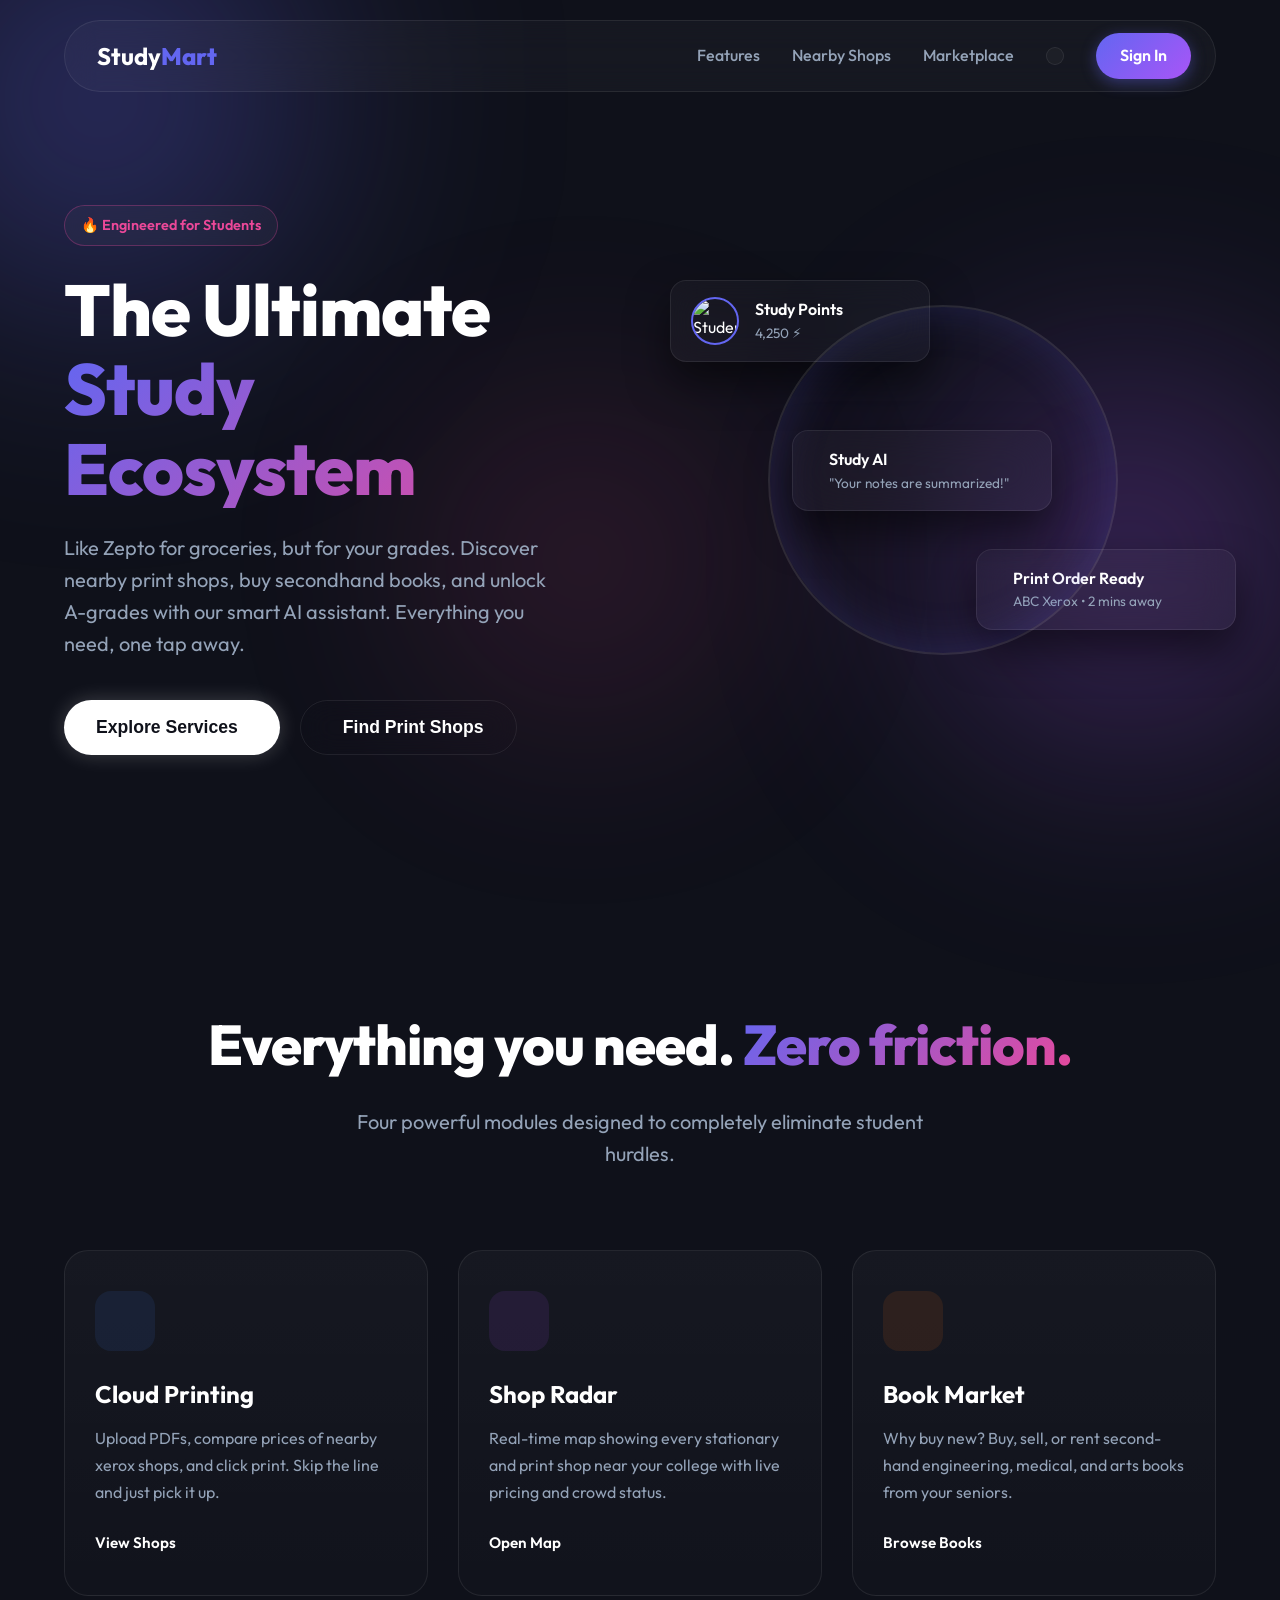
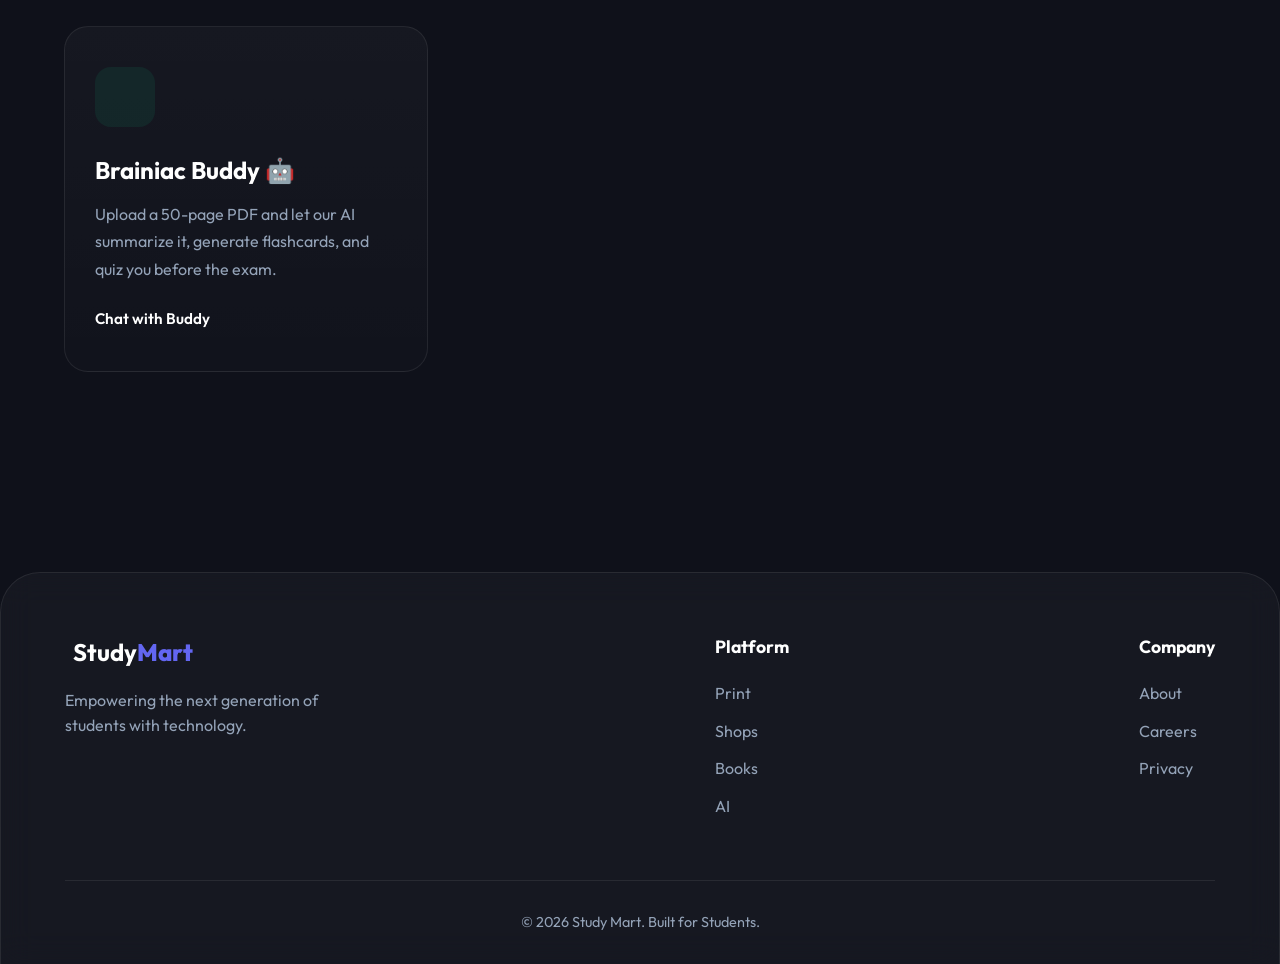
==== index.html @ b4abf564 "feat: added Brainiac Buddy naming and book selling sample page" ====
<!DOCTYPE html>
<html lang="en">
<head>
    <meta charset="UTF-8">
    <meta name="viewport" content="width=device-width, initial-scale=1.0">
    <title>Study Mart | The Ultimate Student Ecosystem</title>
    <meta name="description" content="Study Mart is the dedicated platform for all your student needs: finding print shops, getting second-hand books, and an AI study assistant.">
    <!-- Google Fonts: Outfit for a modern, tech-focused look -->
    <link rel="preconnect" href="https://fonts.googleapis.com">
    <link rel="preconnect" href="https://fonts.gstatic.com" crossorigin>
    <link href="https://fonts.googleapis.com/css2?family=Outfit:wght@300;400;500;600;700;800&display=swap" rel="stylesheet">
    <!-- Phosphor Icons for UI -->
    <script src="https://unpkg.com/@phosphor-icons/web"></script>
    <link rel="stylesheet" href="styles.css">
</head>
<body>
    <!-- Animated background nodes -->
    <div class="bg-orb orb-1"></div>
    <div class="bg-orb orb-2"></div>
    <div class="bg-orb orb-3"></div>

    <!-- Navigation -->
    <nav class="navbar glass">
        <div class="nav-container">
            <a href="#" class="logo">
                <i class="ph-fill ph-student"></i>
                <span>Study<b>Mart</b></span>
            </a>
            <div class="nav-links">
                <a href="#services" class="nav-link">Features</a>
                <a href="#shop-finder" class="nav-link">Nearby Shops</a>
                <a href="#books" class="nav-link">Marketplace</a>
                <button class="theme-toggle glass" aria-label="Toggle Theme" style="padding: 8px; border-radius: 50%; display: flex; align-items: center; justify-content: center; cursor: pointer; color: var(--text-main); border: 1px solid var(--glass-border); background: var(--glass-bg);">
                    <i class="ph ph-sun" style="font-size: 1.2rem;"></i>
                </button>
                <a href="login.html" class="btn-primary">Sign In</a>
            </div>
            <button class="mobile-toggle" aria-label="Toggle Menu">
                <i class="ph ph-list"></i>
            </button>
        </div>
    </nav>

    <!-- Main Hero Section -->
    <header class="hero">
        <div class="hero-content">
            <div class="badge glass">🔥 Engineered for Students</div>
            <h1 class="hero-title">
                The Ultimate <br>
                <span class="gradient-text dynamic-word">Study Ecosystem</span>
            </h1>
            <p class="hero-subtitle">
                Like Zepto for groceries, but for your grades. Discover nearby print shops, buy secondhand books, and unlock A-grades with our smart AI assistant. Everything you need, one tap away.
            </p>
            <div class="hero-actions">
                <button class="btn-glow">Explore Services <i class="ph ph-arrow-right"></i></button>
                <button class="btn-secondary glass"><i class="ph ph-map-pin"></i> Find Print Shops</button>
            </div>
        </div>
        
        <!-- Interactive Hero Visual -->
        <div class="hero-visual">
            <div class="floating-card user-card glass">
                <img src="https://i.pravatar.cc/150?img=68" alt="Student Profile" class="avatar">
                <div class="card-info">
                    <strong>Study Points</strong>
                    <span>4,250 ⚡</span>
                </div>
            </div>
            <div class="floating-card task-card glass">
                <i class="ph-fill ph-printer"></i>
                <div class="card-info">
                    <strong>Print Order Ready</strong>
                    <span>ABC Xerox • 2 mins away</span>
                </div>
            </div>
            <div class="floating-card ai-card glass">
                <i class="ph-fill ph-robot"></i>
                <div class="card-info">
                    <strong>Study AI</strong>
                    <span>"Your notes are summarized!"</span>
                </div>
            </div>
            <div class="glow-ring"></div>
        </div>
    </header>

    <!-- Services Overview Section -->
    <section id="services" class="services-section">
        <div class="section-header">
            <h2>Everything you need. <span class="gradient-text">Zero friction.</span></h2>
            <p>Four powerful modules designed to completely eliminate student hurdles.</p>
        </div>

        <div class="services-grid">
            <!-- Print Service -->
            <div class="service-card glass-hover">
                <div class="service-icon wrapper-blue">
                    <i class="ph-fill ph-printer"></i>
                </div>
                <h3>Cloud Printing</h3>
                <p>Upload PDFs, compare prices of nearby xerox shops, and click print. Skip the line and just pick it up.</p>
                <a href="#" class="service-link">View Shops <i class="ph-bold ph-caret-right"></i></a>
            </div>

            <!-- Shop Finder -->
            <div class="service-card glass-hover">
                <div class="service-icon wrapper-purple">
                    <i class="ph-fill ph-storefront"></i>
                </div>
                <h3>Shop Radar</h3>
                <p>Real-time map showing every stationary and print shop near your college with live pricing and crowd status.</p>
                <a href="#" class="service-link">Open Map <i class="ph-bold ph-caret-right"></i></a>
            </div>

            <!-- Book Marketplace -->
            <div class="service-card glass-hover">
                <div class="service-icon wrapper-orange">
                    <i class="ph-fill ph-books"></i>
                </div>
                <h3>Book Market</h3>
                <p>Why buy new? Buy, sell, or rent second-hand engineering, medical, and arts books from your seniors.</p>
                <a href="books.html" class="service-link">Browse Books <i class="ph-bold ph-caret-right"></i></a>
            </div>

            <!-- AI Assistant -->
            <div class="service-card glass-hover">
                <div class="service-icon wrapper-green">
                    <i class="ph-fill ph-sparkle"></i>
                </div>
                <h3>Brainiac Buddy 🤖</h3>
                <p>Upload a 50-page PDF and let our AI summarize it, generate flashcards, and quiz you before the exam.</p>
                <a href="#" class="service-link">Chat with Buddy <i class="ph-bold ph-caret-right"></i></a>
            </div>
        </div>
    </section>

    <!-- Footer -->
    <footer class="footer glass">
        <div class="footer-content">
            <div class="footer-brand">
                <a href="#" class="logo">
                    <i class="ph-fill ph-student"></i>
                    <span>Study<b>Mart</b></span>
                </a>
                <p>Empowering the next generation of students with technology.</p>
            </div>
            <div class="footer-links">
                <h4>Platform</h4>
                <a href="#">Print</a>
                <a href="#">Shops</a>
                <a href="#">Books</a>
                <a href="#">AI</a>
            </div>
            <div class="footer-links">
                <h4>Company</h4>
                <a href="#">About</a>
                <a href="#">Careers</a>
                <a href="#">Privacy</a>
            </div>
        </div>
        <div class="footer-bottom">
            <p>&copy; 2026 Study Mart. Built for Students.</p>
        </div>
    </footer>

    <script src="script.js"></script>
</body>
</html>
---- styles.css ----
/* ==========================================================================
   Base & Variables
   ========================================================================== */
   :root {
    /* Premium Light Mode (Default variables) */
    --bg-color: #f8fafc;
    --text-main: #0f172a;
    --text-muted: #475569;
    
    --primary: #4f46e5;
    --primary-glow: rgba(79, 70, 229, 0.3);
    --secondary: #9333ea;
    --accent: #db2777;
    
    --glass-bg: rgba(255, 255, 255, 0.7);
    --glass-border: rgba(255, 255, 255, 0.4);
    --nav-solid-bg: rgba(255, 255, 255, 0.9);
    
    --font-sans: 'Outfit', system-ui, -apple-system, sans-serif;
}

[data-theme="dark"] {
    /* Dark Mode Palette */
    --bg-color: #0f111a;
    --text-main: #ffffff;
    --text-muted: #94a3b8;
    
    --primary: #6366f1;
    --primary-glow: rgba(99, 102, 241, 0.4);
    --secondary: #a855f7;
    --accent: #ec4899;
    
    --glass-bg: rgba(255, 255, 255, 0.03);
    --glass-border: rgba(255, 255, 255, 0.08);
    --nav-solid-bg: rgba(15, 17, 26, 0.9);
}

* {
    margin: 0;
    padding: 0;
    box-sizing: border-box;
}

body {
    background-color: var(--bg-color);
    color: var(--text-main);
    font-family: var(--font-sans);
    line-height: 1.6;
    overflow-x: hidden;
    position: relative;
    min-height: 100vh;
}

/* ==========================================================================
   Animated Background Orbs
   ========================================================================== */
.bg-orb {
    position: fixed;
    border-radius: 50%;
    filter: blur(120px);
    z-index: -1;
    opacity: 0.5;
    animation: drift 20s infinite alternate ease-in-out;
}

.orb-1 {
    width: 600px;
    height: 600px;
    background: radial-gradient(circle, var(--primary) 0%, transparent 70%);
    top: -200px;
    left: -200px;
    animation-delay: 0s;
}

.orb-2 {
    width: 500px;
    height: 500px;
    background: radial-gradient(circle, var(--secondary) 0%, transparent 70%);
    bottom: 10%;
    right: -100px;
    animation-delay: -5s;
}

.orb-3 {
    width: 400px;
    height: 400px;
    background: radial-gradient(circle, var(--accent) 0%, transparent 70%);
    top: 40%;
    left: 30%;
    opacity: 0.3;
    animation-delay: -10s;
}

@keyframes drift {
    0% { transform: translate(0, 0) scale(1); }
    100% { transform: translate(100px, 50px) scale(1.2); }
}

/* ==========================================================================
   Utilities & Layout
   ========================================================================== */
.glass {
    background: var(--glass-bg);
    backdrop-filter: blur(16px);
    -webkit-backdrop-filter: blur(16px);
    border: 1px solid var(--glass-border);
}

.gradient-text {
    background: linear-gradient(135deg, var(--primary), var(--accent));
    -webkit-background-clip: text;
    background-clip: text;
    color: transparent;
    display: inline-block;
}

a {
    color: inherit;
    text-decoration: none;
    transition: 0.3s ease;
}

/* ==========================================================================
   Navigation
   ========================================================================== */
.navbar {
    position: fixed;
    top: 20px;
    left: 50%;
    transform: translateX(-50%);
    width: 90%;
    max-width: 1200px;
    border-radius: 100px;
    z-index: 100;
    padding: 12px 24px;
    transition: 0.3s ease;
}

.nav-container {
    display: flex;
    justify-content: space-between;
    align-items: center;
}

.logo {
    display: flex;
    align-items: center;
    gap: 8px;
    font-size: 1.5rem;
    font-weight: 700;
}

.logo i {
    color: var(--primary);
    font-size: 1.8rem;
}

.logo span b {
    color: var(--primary);
    font-weight: 800;
}

.nav-links {
    display: flex;
    align-items: center;
    gap: 32px;
}

.nav-link {
    font-weight: 500;
    color: var(--text-muted);
}

.nav-link:hover {
    color: var(--text-main);
}

.btn-primary {
    background: linear-gradient(135deg, var(--primary), var(--secondary));
    padding: 10px 24px;
    border-radius: 100px;
    font-weight: 600;
    box-shadow: 0 4px 15px var(--primary-glow);
}

.btn-primary:hover {
    box-shadow: 0 6px 25px var(--primary-glow);
    transform: translateY(-2px);
}

.mobile-toggle {
    display: none;
    background: none;
    border: none;
    color: white;
    font-size: 1.5rem;
    cursor: pointer;
}

/* ==========================================================================
   Hero Section
   ========================================================================== */
.hero {
    min-height: 100vh;
    display: flex;
    align-items: center;
    justify-content: space-between;
    padding: 120px 5% 60px;
    max-width: 1400px;
    margin: 0 auto;
    gap: 60px;
}

.hero-content {
    flex: 1;
    max-width: 650px;
}

.badge {
    display: inline-block;
    padding: 8px 16px;
    border-radius: 100px;
    font-size: 0.9rem;
    font-weight: 600;
    color: var(--accent);
    margin-bottom: 24px;
    border-color: rgba(236, 72, 153, 0.3);
}

.hero-title {
    font-size: 4.5rem;
    line-height: 1.1;
    margin-bottom: 24px;
    font-weight: 800;
    letter-spacing: -1px;
}

.hero-subtitle {
    font-size: 1.25rem;
    color: var(--text-muted);
    margin-bottom: 40px;
    font-weight: 400;
    max-width: 90%;
}

.hero-actions {
    display: flex;
    gap: 20px;
}

.btn-glow {
    background: var(--text-main);
    color: var(--bg-color);
    padding: 16px 32px;
    border-radius: 100px;
    font-weight: 700;
    font-size: 1.1rem;
    border: none;
    cursor: pointer;
    display: flex;
    align-items: center;
    gap: 10px;
    transition: 0.3s ease;
    box-shadow: 0 0 20px rgba(255,255,255,0.2);
}

.btn-glow:hover {
    transform: translateY(-3px);
    box-shadow: 0 0 30px rgba(255,255,255,0.4);
}

.btn-secondary {
    background: transparent;
    color: var(--text-main);
    padding: 16px 32px;
    border-radius: 100px;
    font-weight: 600;
    font-size: 1.1rem;
    cursor: pointer;
    display: flex;
    align-items: center;
    gap: 10px;
    transition: 0.3s ease;
}

.btn-secondary:hover {
    background: rgba(255,255,255,0.1);
}

/* ==========================================================================
   Hero Visual / Interactive Cards
   ========================================================================== */
.hero-visual {
    flex: 1;
    position: relative;
    height: 500px;
    display: flex;
    align-items: center;
    justify-content: center;
}

.glow-ring {
    position: absolute;
    width: 350px;
    height: 350px;
    border-radius: 50%;
    border: 2px solid rgba(255,255,255,0.1);
    box-shadow: inset 0 0 50px rgba(99, 102, 241, 0.2);
    animation: pulse 4s infinite alternate;
}

@keyframes pulse {
    0% { transform: scale(1); box-shadow: inset 0 0 50px rgba(99, 102, 241, 0.2); }
    100% { transform: scale(1.05); box-shadow: inset 0 0 80px rgba(168, 85, 247, 0.4); border-color: rgba(255,255,255,0.3); }
}

.floating-card {
    position: absolute;
    padding: 16px 20px;
    border-radius: 16px;
    display: flex;
    align-items: center;
    gap: 16px;
    min-width: 260px;
    animation: float 6s infinite ease-in-out;
    box-shadow: 0 20px 40px rgba(0,0,0,0.5);
    transition: 0.3s ease;
    cursor: pointer;
}

.floating-card:hover {
    transform: scale(1.05) translateY(-5px) !important;
    border-color: rgba(255,255,255,0.3);
}

.user-card {
    top: 10%;
    left: 0;
    animation-delay: 0s;
}

.task-card {
    bottom: 20%;
    right: -20px;
    animation-delay: -2s;
}

.ai-card {
    top: 40%;
    right: 30%;
    animation-delay: -4s;
    backdrop-filter: blur(25px);
}

.avatar {
    width: 48px;
    height: 48px;
    border-radius: 50%;
    border: 2px solid var(--primary);
}

.floating-card i {
    font-size: 2rem;
    color: var(--secondary);
}

.card-info {
    display: flex;
    flex-direction: column;
}

.card-info strong {
    font-size: 1rem;
    font-weight: 600;
}

.card-info span {
    font-size: 0.85rem;
    color: var(--text-muted);
}

@keyframes float {
    0% { transform: translateY(0px); }
    50% { transform: translateY(-15px); }
    100% { transform: translateY(0px); }
}

/* ==========================================================================
   Services Grid
   ========================================================================== */
.services-section {
    padding: 100px 5%;
    max-width: 1400px;
    margin: 0 auto;
    position: relative;
    z-index: 10;
}

.section-header {
    text-align: center;
    margin-bottom: 80px;
}

.section-header h2 {
    font-size: 3.5rem;
    font-weight: 800;
    margin-bottom: 16px;
    letter-spacing: -1px;
}

.section-header p {
    font-size: 1.25rem;
    color: var(--text-muted);
    max-width: 600px;
    margin: 0 auto;
}

.services-grid {
    display: grid;
    grid-template-columns: repeat(auto-fit, minmax(280px, 1fr));
    gap: 30px;
}

.service-card {
    padding: 40px 30px;
    border-radius: 24px;
    background: linear-gradient(180deg, rgba(255,255,255,0.03) 0%, rgba(255,255,255,0.01) 100%);
    border: 1px solid var(--glass-border);
    transition: 0.4s cubic-bezier(0.175, 0.885, 0.32, 1.275);
    position: relative;
    overflow: hidden;
}

.service-card::before {
    content: '';
    position: absolute;
    top: 0; left: 0; right: 0;
    height: 2px;
    background: linear-gradient(90deg, transparent, var(--glass-border), transparent);
    opacity: 0;
    transition: 0.4s ease;
}

.service-card:hover {
    transform: translateY(-10px);
    background: rgba(255,255,255,0.05);
    border-color: rgba(255,255,255,0.2);
    box-shadow: 0 20px 40px rgba(0,0,0,0.4);
}

.service-card:hover::before {
    opacity: 1;
    background: linear-gradient(90deg, transparent, var(--primary), transparent);
}

.service-icon {
    width: 60px;
    height: 60px;
    border-radius: 16px;
    display: flex;
    align-items: center;
    justify-content: center;
    font-size: 2rem;
    margin-bottom: 24px;
}

.wrapper-blue { background: rgba(59, 130, 246, 0.1); color: #3b82f6; }
.wrapper-purple { background: rgba(168, 85, 247, 0.1); color: #a855f7; }
.wrapper-orange { background: rgba(249, 115, 22, 0.1); color: #f97316; }
.wrapper-green { background: rgba(16, 185, 129, 0.1); color: #10b981; }

.service-card h3 {
    font-size: 1.5rem;
    margin-bottom: 12px;
    font-weight: 700;
}

.service-card p {
    color: var(--text-muted);
    font-size: 1rem;
    margin-bottom: 24px;
    line-height: 1.7;
}

.service-link {
    display: flex;
    align-items: center;
    gap: 8px;
    font-weight: 600;
    color: var(--text-main);
    font-size: 0.95rem;
}

.service-link i {
    color: var(--primary);
    transition: 0.3s ease;
}

.service-card:hover .service-link i {
    transform: translateX(5px);
}

/* ==========================================================================
   Footer
   ========================================================================== */
.footer {
    margin-top: 100px;
    border-radius: 40px 40px 0 0;
    border-bottom: none;
    padding: 60px 5% 30px;
}

.footer-content {
    display: flex;
    justify-content: space-between;
    flex-wrap: wrap;
    gap: 40px;
    max-width: 1400px;
    margin: 0 auto 60px;
}

.footer-brand {
    max-width: 300px;
}

.footer-brand p {
    color: var(--text-muted);
    margin-top: 16px;
}

.footer-links {
    display: flex;
    flex-direction: column;
    gap: 12px;
}

.footer-links h4 {
    font-size: 1.1rem;
    margin-bottom: 8px;
    color: var(--text-main);
}

.footer-links a {
    color: var(--text-muted);
}

.footer-links a:hover {
    color: var(--primary);
}

.footer-bottom {
    text-align: center;
    color: var(--text-muted);
    border-top: 1px solid var(--glass-border);
    padding-top: 30px;
    font-size: 0.9rem;
}

/* ==========================================================================
   Responsive Design
   ========================================================================== */
@media (max-width: 992px) {
    .hero {
        flex-direction: column;
        text-align: center;
        padding-top: 150px;
    }
    .hero-content {
        max-width: 100%;
        display: flex;
        flex-direction: column;
        align-items: center;
    }
    .hero-title { font-size: 3.5rem; }
    .hero-visual { width: 100%; margin-top: 40px; }
    
    .floating-card { min-width: 220px; }
    .user-card { left: 10%; }
    .task-card { right: 10%; bottom: 10%; }
}

@media (max-width: 768px) {
    .navbar { padding: 8px 16px; width: 95%; top: 10px; }
    .nav-links { display: none; }
    .mobile-toggle { display: block; color: var(--text-main); }
    
    .hero { padding: 120px 5% 40px; }
    .hero-title { font-size: 2.5rem; }
    .hero-subtitle { font-size: 1.1rem; }
    .section-header h2 { font-size: 2.2rem; }
    .hero-actions { flex-direction: column; width: 100%; gap: 16px; }
    .btn-glow, .btn-secondary { width: 100%; justify-content: center; padding: 14px 20px; }
    
    .services-grid { gap: 20px; }
    .service-card { padding: 30px 20px; }
    
    .footer { padding: 40px 5% 20px; margin-top: 60px; }
    .footer-content { gap: 30px; flex-direction: column; text-align: center; }
    .footer-brand { max-width: 100%; margin: 0 auto; }
}
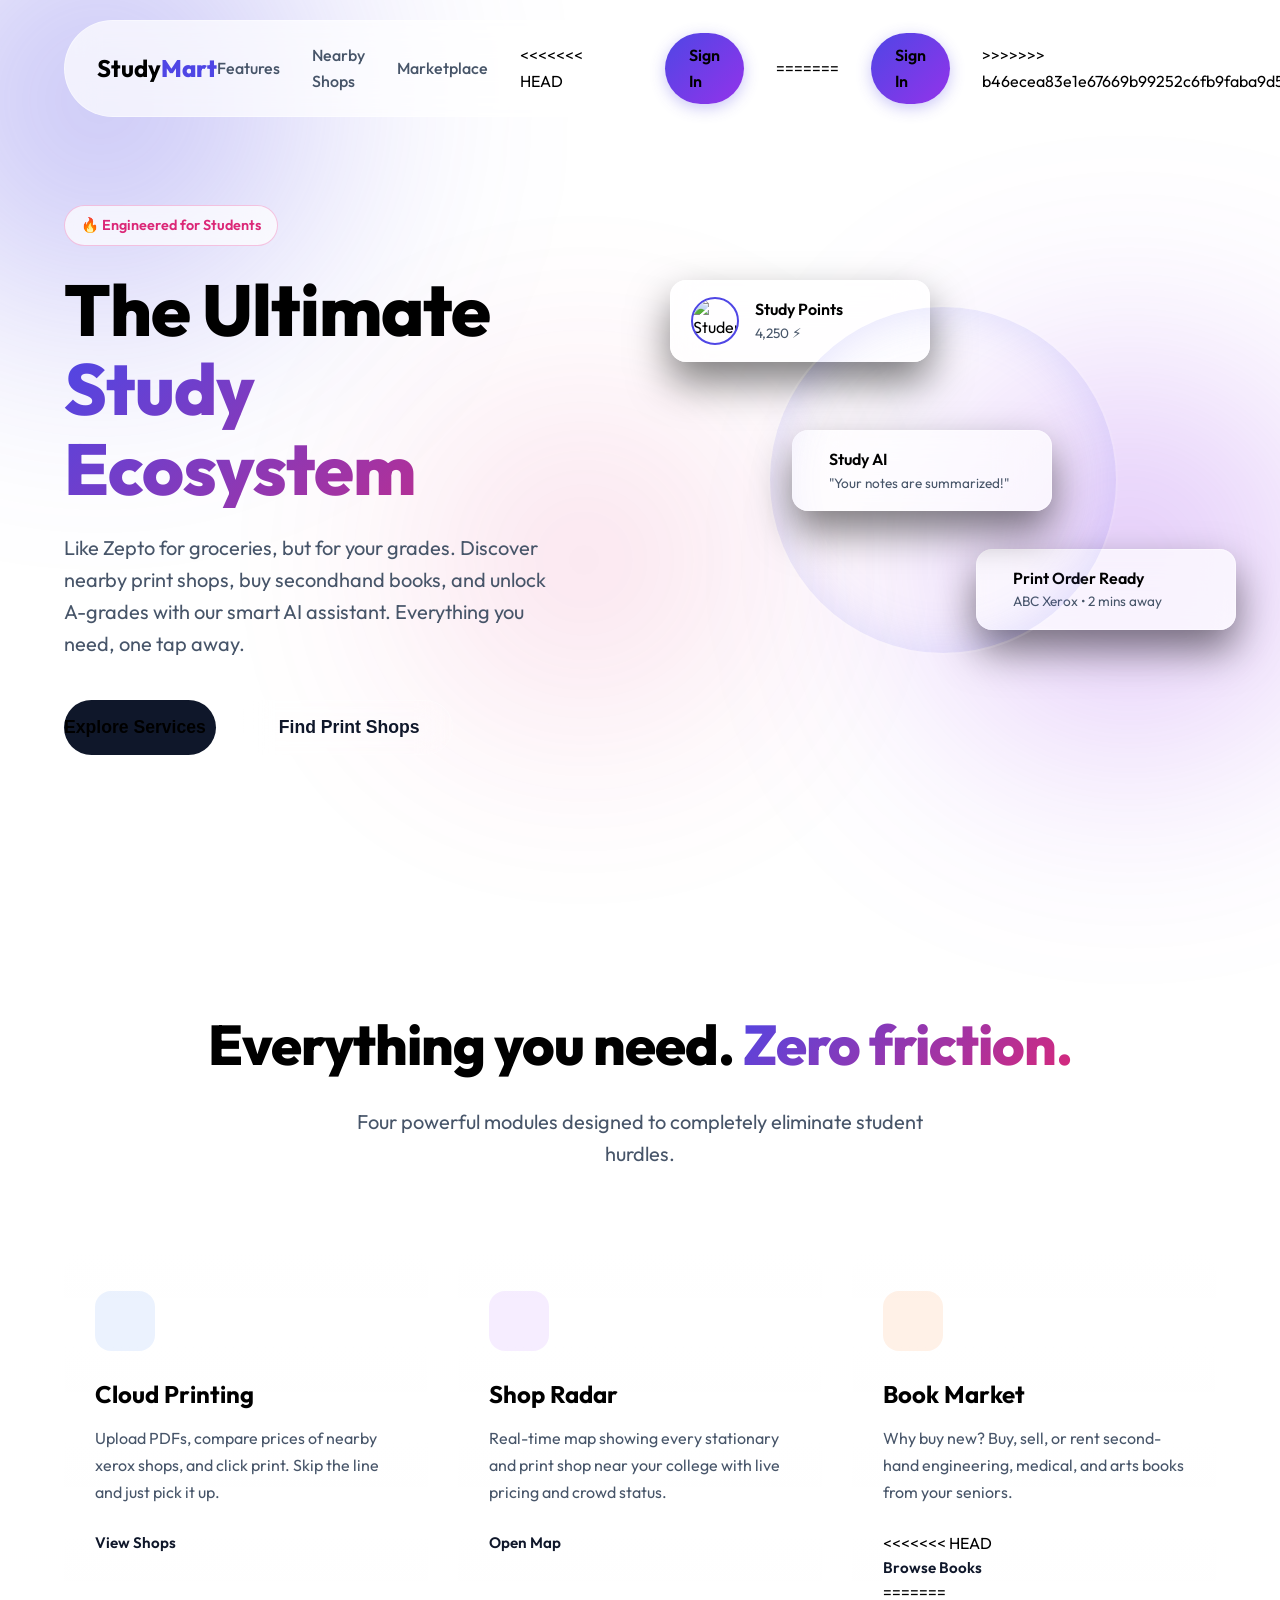
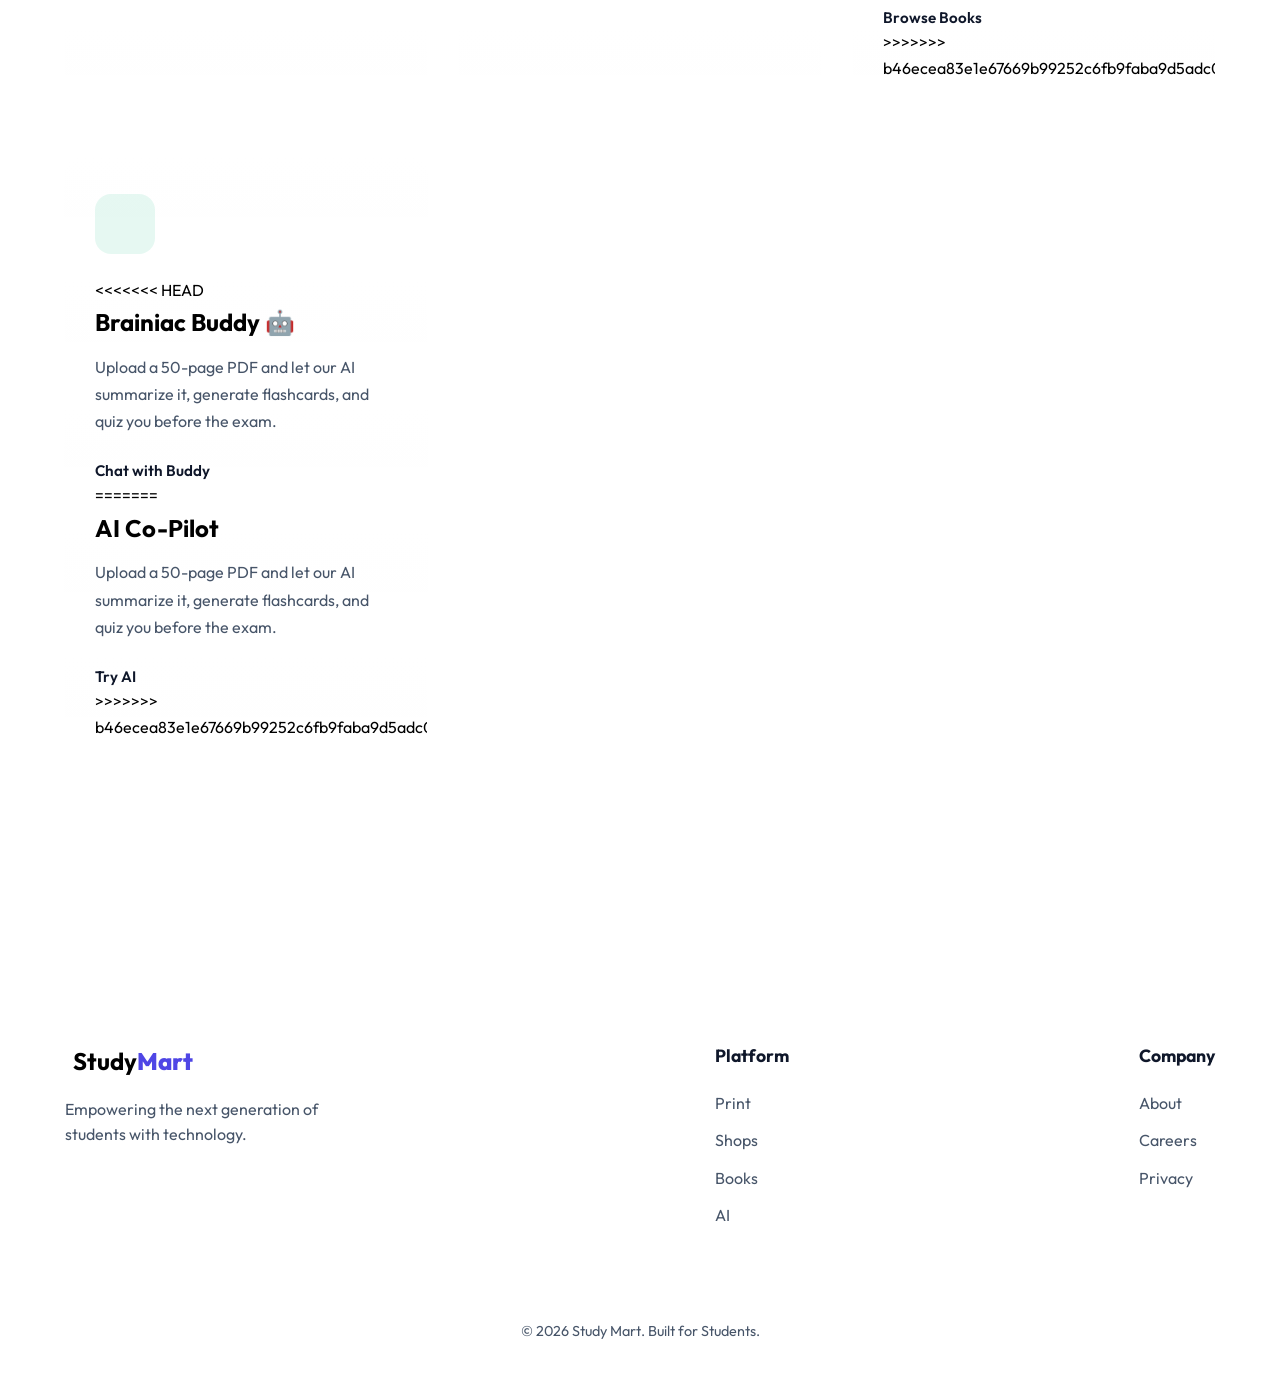
==== commit 3d597e72: "fix: resolved merge conflicts" ====
--- a/index.html
+++ b/index.html
@@ -30,10 +30,14 @@
                 <a href="#services" class="nav-link">Features</a>
                 <a href="#shop-finder" class="nav-link">Nearby Shops</a>
                 <a href="#books" class="nav-link">Marketplace</a>
+<<<<<<< HEAD
                 <button class="theme-toggle glass" aria-label="Toggle Theme" style="padding: 8px; border-radius: 50%; display: flex; align-items: center; justify-content: center; cursor: pointer; color: var(--text-main); border: 1px solid var(--glass-border); background: var(--glass-bg);">
                     <i class="ph ph-sun" style="font-size: 1.2rem;"></i>
                 </button>
                 <a href="login.html" class="btn-primary">Sign In</a>
+=======
+                <a href="#" class="btn-primary">Sign In</a>
+>>>>>>> b46ecea83e1e67669b99252c6fb9faba9d5adc03
             </div>
             <button class="mobile-toggle" aria-label="Toggle Menu">
                 <i class="ph ph-list"></i>
@@ -120,7 +124,11 @@
                 </div>
                 <h3>Book Market</h3>
                 <p>Why buy new? Buy, sell, or rent second-hand engineering, medical, and arts books from your seniors.</p>
+<<<<<<< HEAD
                 <a href="books.html" class="service-link">Browse Books <i class="ph-bold ph-caret-right"></i></a>
+=======
+                <a href="#" class="service-link">Browse Books <i class="ph-bold ph-caret-right"></i></a>
+>>>>>>> b46ecea83e1e67669b99252c6fb9faba9d5adc03
             </div>
 
             <!-- AI Assistant -->
@@ -128,9 +136,15 @@
                 <div class="service-icon wrapper-green">
                     <i class="ph-fill ph-sparkle"></i>
                 </div>
+<<<<<<< HEAD
                 <h3>Brainiac Buddy 🤖</h3>
                 <p>Upload a 50-page PDF and let our AI summarize it, generate flashcards, and quiz you before the exam.</p>
                 <a href="#" class="service-link">Chat with Buddy <i class="ph-bold ph-caret-right"></i></a>
+=======
+                <h3>AI Co-Pilot</h3>
+                <p>Upload a 50-page PDF and let our AI summarize it, generate flashcards, and quiz you before the exam.</p>
+                <a href="#" class="service-link">Try AI <i class="ph-bold ph-caret-right"></i></a>
+>>>>>>> b46ecea83e1e67669b99252c6fb9faba9d5adc03
             </div>
         </div>
     </section>
--- a/styles.css
+++ b/styles.css
@@ -2,6 +2,7 @@
    Base & Variables
    ========================================================================== */
    :root {
+<<<<<<< HEAD
     /* Premium Light Mode (Default variables) */
     --bg-color: #f8fafc;
     --text-main: #0f172a;
@@ -25,6 +26,13 @@
     --text-main: #ffffff;
     --text-muted: #94a3b8;
     
+=======
+    --bg-dark: #0a0a0f;
+    --text-main: #ffffff;
+    --text-muted: #a1a1aa;
+    
+    /* Vibrant gradients */
+>>>>>>> b46ecea83e1e67669b99252c6fb9faba9d5adc03
     --primary: #6366f1;
     --primary-glow: rgba(99, 102, 241, 0.4);
     --secondary: #a855f7;
@@ -32,7 +40,12 @@
     
     --glass-bg: rgba(255, 255, 255, 0.03);
     --glass-border: rgba(255, 255, 255, 0.08);
+<<<<<<< HEAD
     --nav-solid-bg: rgba(15, 17, 26, 0.9);
+=======
+    
+    --font-sans: 'Outfit', system-ui, -apple-system, sans-serif;
+>>>>>>> b46ecea83e1e67669b99252c6fb9faba9d5adc03
 }
 
 * {
@@ -42,7 +55,11 @@
 }
 
 body {
+<<<<<<< HEAD
     background-color: var(--bg-color);
+=======
+    background-color: var(--bg-dark);
+>>>>>>> b46ecea83e1e67669b99252c6fb9faba9d5adc03
     color: var(--text-main);
     font-family: var(--font-sans);
     line-height: 1.6;
@@ -250,7 +267,11 @@
 
 .btn-glow {
     background: var(--text-main);
+<<<<<<< HEAD
     color: var(--bg-color);
+=======
+    color: var(--bg-dark);
+>>>>>>> b46ecea83e1e67669b99252c6fb9faba9d5adc03
     padding: 16px 32px;
     border-radius: 100px;
     font-weight: 700;
@@ -580,6 +601,7 @@
 }
 
 @media (max-width: 768px) {
+<<<<<<< HEAD
     .navbar { padding: 8px 16px; width: 95%; top: 10px; }
     .nav-links { display: none; }
     .mobile-toggle { display: block; color: var(--text-main); }
@@ -597,4 +619,13 @@
     .footer { padding: 40px 5% 20px; margin-top: 60px; }
     .footer-content { gap: 30px; flex-direction: column; text-align: center; }
     .footer-brand { max-width: 100%; margin: 0 auto; }
-}
+=======
+    .nav-links { display: none; }
+    .mobile-toggle { display: block; }
+    
+    .hero-title { font-size: 2.8rem; }
+    .section-header h2 { font-size: 2.5rem; }
+    .hero-actions { flex-direction: column; width: 100%; }
+    .btn-glow, .btn-secondary { width: 100%; justify-content: center; }
+>>>>>>> b46ecea83e1e67669b99252c6fb9faba9d5adc03
+}
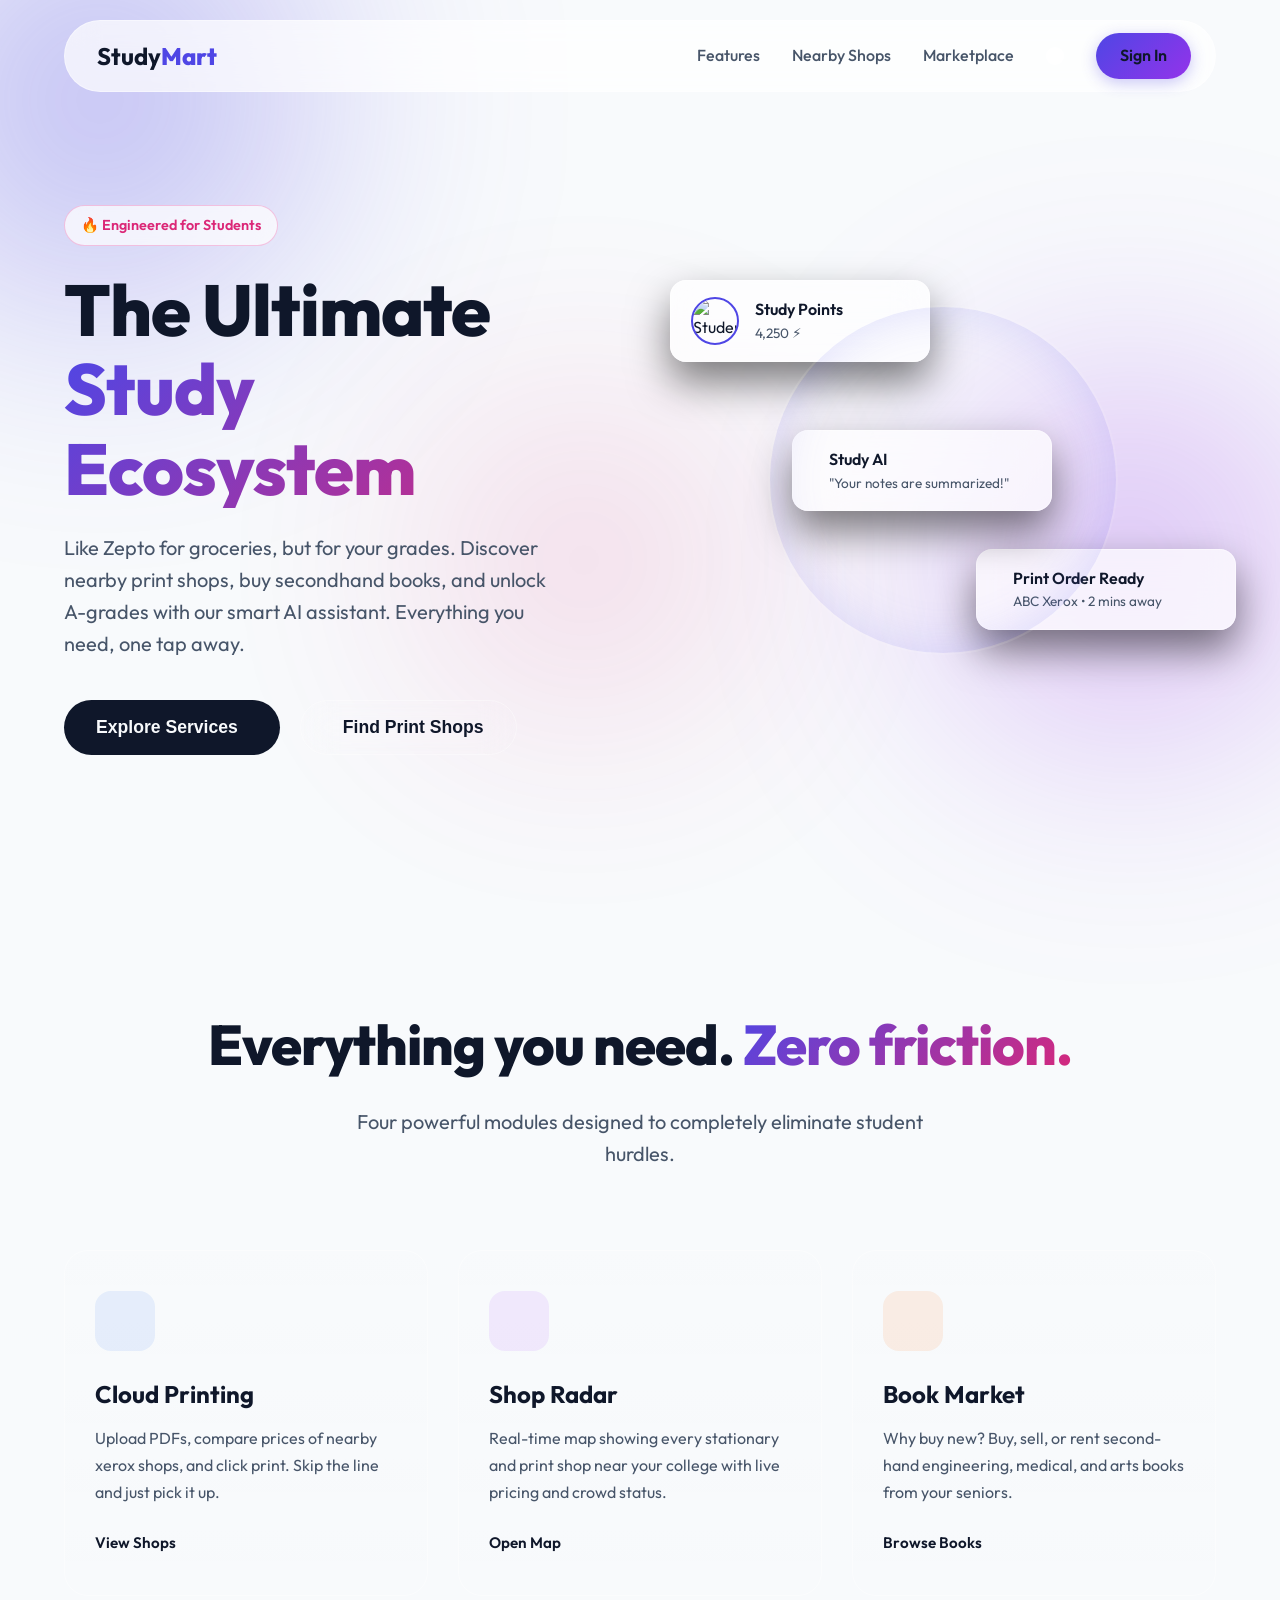
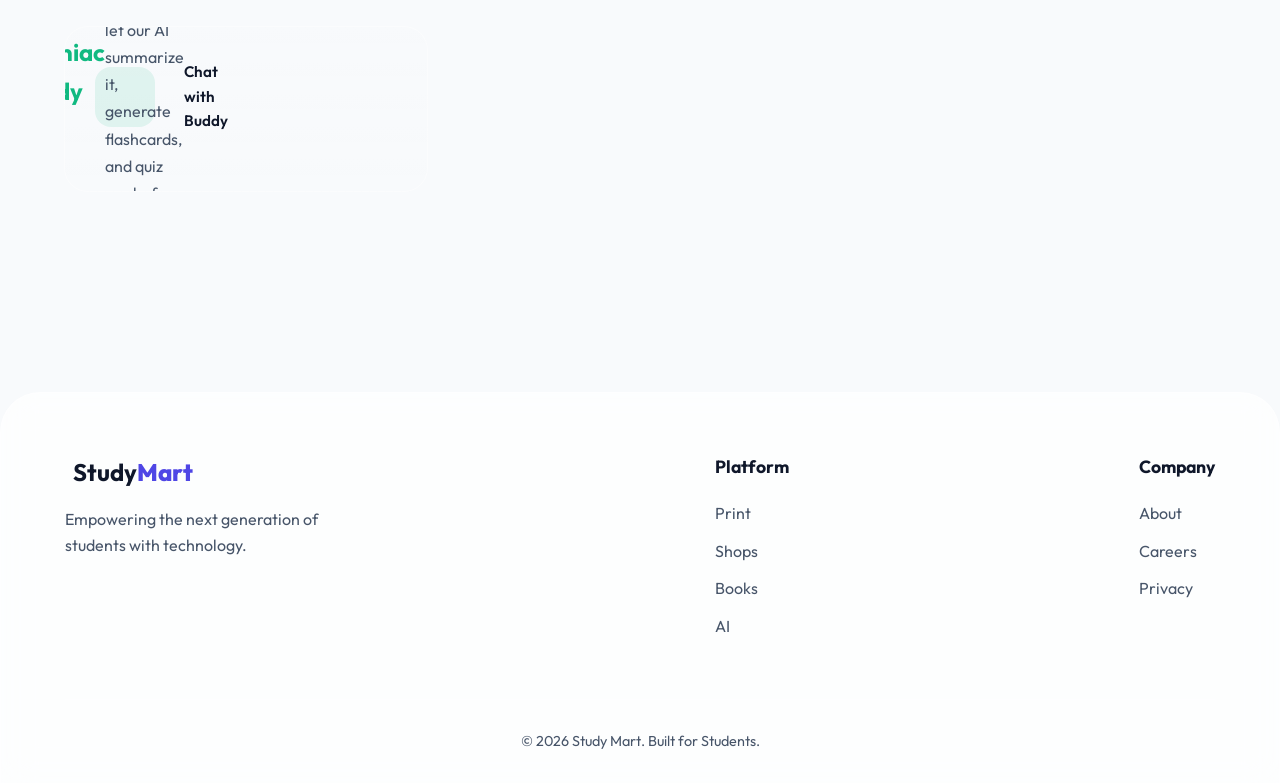
==== commit 5e68ddac: "fix: fixing unwanted codes and mistakes" ====
--- a/index.html
+++ b/index.html
@@ -29,15 +29,11 @@
             <div class="nav-links">
                 <a href="#services" class="nav-link">Features</a>
                 <a href="#shop-finder" class="nav-link">Nearby Shops</a>
-                <a href="#books" class="nav-link">Marketplace</a>
-<<<<<<< HEAD
+                <a href="books.html" class="nav-link">Marketplace</a>
                 <button class="theme-toggle glass" aria-label="Toggle Theme" style="padding: 8px; border-radius: 50%; display: flex; align-items: center; justify-content: center; cursor: pointer; color: var(--text-main); border: 1px solid var(--glass-border); background: var(--glass-bg);">
                     <i class="ph ph-sun" style="font-size: 1.2rem;"></i>
                 </button>
                 <a href="login.html" class="btn-primary">Sign In</a>
-=======
-                <a href="#" class="btn-primary">Sign In</a>
->>>>>>> b46ecea83e1e67669b99252c6fb9faba9d5adc03
             </div>
             <button class="mobile-toggle" aria-label="Toggle Menu">
                 <i class="ph ph-list"></i>
@@ -124,27 +120,16 @@
                 </div>
                 <h3>Book Market</h3>
                 <p>Why buy new? Buy, sell, or rent second-hand engineering, medical, and arts books from your seniors.</p>
-<<<<<<< HEAD
                 <a href="books.html" class="service-link">Browse Books <i class="ph-bold ph-caret-right"></i></a>
-=======
-                <a href="#" class="service-link">Browse Books <i class="ph-bold ph-caret-right"></i></a>
->>>>>>> b46ecea83e1e67669b99252c6fb9faba9d5adc03
             </div>
 
             <!-- AI Assistant -->
             <div class="service-card glass-hover">
                 <div class="service-icon wrapper-green">
                     <i class="ph-fill ph-sparkle"></i>
-                </div>
-<<<<<<< HEAD
                 <h3>Brainiac Buddy 🤖</h3>
                 <p>Upload a 50-page PDF and let our AI summarize it, generate flashcards, and quiz you before the exam.</p>
                 <a href="#" class="service-link">Chat with Buddy <i class="ph-bold ph-caret-right"></i></a>
-=======
-                <h3>AI Co-Pilot</h3>
-                <p>Upload a 50-page PDF and let our AI summarize it, generate flashcards, and quiz you before the exam.</p>
-                <a href="#" class="service-link">Try AI <i class="ph-bold ph-caret-right"></i></a>
->>>>>>> b46ecea83e1e67669b99252c6fb9faba9d5adc03
             </div>
         </div>
     </section>
--- a/styles.css
+++ b/styles.css
@@ -1,22 +1,21 @@
 /* ==========================================================================
    Base & Variables
    ========================================================================== */
-   :root {
-<<<<<<< HEAD
+:root {
     /* Premium Light Mode (Default variables) */
     --bg-color: #f8fafc;
     --text-main: #0f172a;
     --text-muted: #475569;
-    
+
     --primary: #4f46e5;
     --primary-glow: rgba(79, 70, 229, 0.3);
     --secondary: #9333ea;
     --accent: #db2777;
-    
+
     --glass-bg: rgba(255, 255, 255, 0.7);
     --glass-border: rgba(255, 255, 255, 0.4);
     --nav-solid-bg: rgba(255, 255, 255, 0.9);
-    
+
     --font-sans: 'Outfit', system-ui, -apple-system, sans-serif;
 }
 
@@ -25,27 +24,15 @@
     --bg-color: #0f111a;
     --text-main: #ffffff;
     --text-muted: #94a3b8;
-    
-=======
-    --bg-dark: #0a0a0f;
-    --text-main: #ffffff;
-    --text-muted: #a1a1aa;
-    
-    /* Vibrant gradients */
->>>>>>> b46ecea83e1e67669b99252c6fb9faba9d5adc03
+
     --primary: #6366f1;
     --primary-glow: rgba(99, 102, 241, 0.4);
     --secondary: #a855f7;
     --accent: #ec4899;
-    
+
     --glass-bg: rgba(255, 255, 255, 0.03);
     --glass-border: rgba(255, 255, 255, 0.08);
-<<<<<<< HEAD
     --nav-solid-bg: rgba(15, 17, 26, 0.9);
-=======
-    
-    --font-sans: 'Outfit', system-ui, -apple-system, sans-serif;
->>>>>>> b46ecea83e1e67669b99252c6fb9faba9d5adc03
 }
 
 * {
@@ -55,11 +42,7 @@
 }
 
 body {
-<<<<<<< HEAD
     background-color: var(--bg-color);
-=======
-    background-color: var(--bg-dark);
->>>>>>> b46ecea83e1e67669b99252c6fb9faba9d5adc03
     color: var(--text-main);
     font-family: var(--font-sans);
     line-height: 1.6;
@@ -109,8 +92,13 @@
 }
 
 @keyframes drift {
-    0% { transform: translate(0, 0) scale(1); }
-    100% { transform: translate(100px, 50px) scale(1.2); }
+    0% {
+        transform: translate(0, 0) scale(1);
+    }
+
+    100% {
+        transform: translate(100px, 50px) scale(1.2);
+    }
 }
 
 /* ==========================================================================
@@ -267,11 +255,7 @@
 
 .btn-glow {
     background: var(--text-main);
-<<<<<<< HEAD
     color: var(--bg-color);
-=======
-    color: var(--bg-dark);
->>>>>>> b46ecea83e1e67669b99252c6fb9faba9d5adc03
     padding: 16px 32px;
     border-radius: 100px;
     font-weight: 700;
@@ -282,12 +266,12 @@
     align-items: center;
     gap: 10px;
     transition: 0.3s ease;
-    box-shadow: 0 0 20px rgba(255,255,255,0.2);
+    box-shadow: 0 0 20px rgba(255, 255, 255, 0.2);
 }
 
 .btn-glow:hover {
     transform: translateY(-3px);
-    box-shadow: 0 0 30px rgba(255,255,255,0.4);
+    box-shadow: 0 0 30px rgba(255, 255, 255, 0.4);
 }
 
 .btn-secondary {
@@ -305,7 +289,7 @@
 }
 
 .btn-secondary:hover {
-    background: rgba(255,255,255,0.1);
+    background: rgba(255, 255, 255, 0.1);
 }
 
 /* ==========================================================================
@@ -325,14 +309,22 @@
     width: 350px;
     height: 350px;
     border-radius: 50%;
-    border: 2px solid rgba(255,255,255,0.1);
+    border: 2px solid rgba(255, 255, 255, 0.1);
     box-shadow: inset 0 0 50px rgba(99, 102, 241, 0.2);
     animation: pulse 4s infinite alternate;
 }
 
 @keyframes pulse {
-    0% { transform: scale(1); box-shadow: inset 0 0 50px rgba(99, 102, 241, 0.2); }
-    100% { transform: scale(1.05); box-shadow: inset 0 0 80px rgba(168, 85, 247, 0.4); border-color: rgba(255,255,255,0.3); }
+    0% {
+        transform: scale(1);
+        box-shadow: inset 0 0 50px rgba(99, 102, 241, 0.2);
+    }
+
+    100% {
+        transform: scale(1.05);
+        box-shadow: inset 0 0 80px rgba(168, 85, 247, 0.4);
+        border-color: rgba(255, 255, 255, 0.3);
+    }
 }
 
 .floating-card {
@@ -344,14 +336,14 @@
     gap: 16px;
     min-width: 260px;
     animation: float 6s infinite ease-in-out;
-    box-shadow: 0 20px 40px rgba(0,0,0,0.5);
+    box-shadow: 0 20px 40px rgba(0, 0, 0, 0.5);
     transition: 0.3s ease;
     cursor: pointer;
 }
 
 .floating-card:hover {
     transform: scale(1.05) translateY(-5px) !important;
-    border-color: rgba(255,255,255,0.3);
+    border-color: rgba(255, 255, 255, 0.3);
 }
 
 .user-card {
@@ -401,9 +393,17 @@
 }
 
 @keyframes float {
-    0% { transform: translateY(0px); }
-    50% { transform: translateY(-15px); }
-    100% { transform: translateY(0px); }
+    0% {
+        transform: translateY(0px);
+    }
+
+    50% {
+        transform: translateY(-15px);
+    }
+
+    100% {
+        transform: translateY(0px);
+    }
 }
 
 /* ==========================================================================
@@ -445,7 +445,7 @@
 .service-card {
     padding: 40px 30px;
     border-radius: 24px;
-    background: linear-gradient(180deg, rgba(255,255,255,0.03) 0%, rgba(255,255,255,0.01) 100%);
+    background: linear-gradient(180deg, rgba(255, 255, 255, 0.03) 0%, rgba(255, 255, 255, 0.01) 100%);
     border: 1px solid var(--glass-border);
     transition: 0.4s cubic-bezier(0.175, 0.885, 0.32, 1.275);
     position: relative;
@@ -455,7 +455,9 @@
 .service-card::before {
     content: '';
     position: absolute;
-    top: 0; left: 0; right: 0;
+    top: 0;
+    left: 0;
+    right: 0;
     height: 2px;
     background: linear-gradient(90deg, transparent, var(--glass-border), transparent);
     opacity: 0;
@@ -464,9 +466,9 @@
 
 .service-card:hover {
     transform: translateY(-10px);
-    background: rgba(255,255,255,0.05);
-    border-color: rgba(255,255,255,0.2);
-    box-shadow: 0 20px 40px rgba(0,0,0,0.4);
+    background: rgba(255, 255, 255, 0.05);
+    border-color: rgba(255, 255, 255, 0.2);
+    box-shadow: 0 20px 40px rgba(0, 0, 0, 0.4);
 }
 
 .service-card:hover::before {
@@ -485,10 +487,25 @@
     margin-bottom: 24px;
 }
 
-.wrapper-blue { background: rgba(59, 130, 246, 0.1); color: #3b82f6; }
-.wrapper-purple { background: rgba(168, 85, 247, 0.1); color: #a855f7; }
-.wrapper-orange { background: rgba(249, 115, 22, 0.1); color: #f97316; }
-.wrapper-green { background: rgba(16, 185, 129, 0.1); color: #10b981; }
+.wrapper-blue {
+    background: rgba(59, 130, 246, 0.1);
+    color: #3b82f6;
+}
+
+.wrapper-purple {
+    background: rgba(168, 85, 247, 0.1);
+    color: #a855f7;
+}
+
+.wrapper-orange {
+    background: rgba(249, 115, 22, 0.1);
+    color: #f97316;
+}
+
+.wrapper-green {
+    background: rgba(16, 185, 129, 0.1);
+    color: #10b981;
+}
 
 .service-card h3 {
     font-size: 1.5rem;
@@ -586,46 +603,103 @@
         text-align: center;
         padding-top: 150px;
     }
+
     .hero-content {
         max-width: 100%;
         display: flex;
         flex-direction: column;
         align-items: center;
     }
-    .hero-title { font-size: 3.5rem; }
-    .hero-visual { width: 100%; margin-top: 40px; }
-    
-    .floating-card { min-width: 220px; }
-    .user-card { left: 10%; }
-    .task-card { right: 10%; bottom: 10%; }
+
+    .hero-title {
+        font-size: 3.5rem;
+    }
+
+    .hero-visual {
+        width: 100%;
+        margin-top: 40px;
+    }
+
+    .floating-card {
+        min-width: 220px;
+    }
+
+    .user-card {
+        left: 10%;
+    }
+
+    .task-card {
+        right: 10%;
+        bottom: 10%;
+    }
 }
 
 @media (max-width: 768px) {
-<<<<<<< HEAD
-    .navbar { padding: 8px 16px; width: 95%; top: 10px; }
-    .nav-links { display: none; }
-    .mobile-toggle { display: block; color: var(--text-main); }
-    
-    .hero { padding: 120px 5% 40px; }
-    .hero-title { font-size: 2.5rem; }
-    .hero-subtitle { font-size: 1.1rem; }
-    .section-header h2 { font-size: 2.2rem; }
-    .hero-actions { flex-direction: column; width: 100%; gap: 16px; }
-    .btn-glow, .btn-secondary { width: 100%; justify-content: center; padding: 14px 20px; }
-    
-    .services-grid { gap: 20px; }
-    .service-card { padding: 30px 20px; }
-    
-    .footer { padding: 40px 5% 20px; margin-top: 60px; }
-    .footer-content { gap: 30px; flex-direction: column; text-align: center; }
-    .footer-brand { max-width: 100%; margin: 0 auto; }
-=======
-    .nav-links { display: none; }
-    .mobile-toggle { display: block; }
-    
-    .hero-title { font-size: 2.8rem; }
-    .section-header h2 { font-size: 2.5rem; }
-    .hero-actions { flex-direction: column; width: 100%; }
-    .btn-glow, .btn-secondary { width: 100%; justify-content: center; }
->>>>>>> b46ecea83e1e67669b99252c6fb9faba9d5adc03
-}
+    .navbar {
+        padding: 8px 16px;
+        width: 95%;
+        top: 10px;
+    }
+
+    .nav-links {
+        display: none;
+    }
+
+    .mobile-toggle {
+        display: block;
+        color: var(--text-main);
+    }
+
+    .hero {
+        padding: 120px 5% 40px;
+    }
+
+    .hero-title {
+        font-size: 2.5rem;
+    }
+
+    .hero-subtitle {
+        font-size: 1.1rem;
+    }
+
+    .section-header h2 {
+        font-size: 2.2rem;
+    }
+
+    .hero-actions {
+        flex-direction: column;
+        width: 100%;
+        gap: 16px;
+    }
+
+    .btn-glow,
+    .btn-secondary {
+        width: 100%;
+        justify-content: center;
+        padding: 14px 20px;
+    }
+
+    .services-grid {
+        gap: 20px;
+    }
+
+    .service-card {
+        padding: 30px 20px;
+    }
+
+    .footer {
+        padding: 40px 5% 20px;
+        margin-top: 60px;
+    }
+
+    .footer-content {
+        gap: 30px;
+        flex-direction: column;
+        text-align: center;
+    }
+
+    .footer-brand {
+        max-width: 100%;
+        margin: 0 auto;
+    }
+}
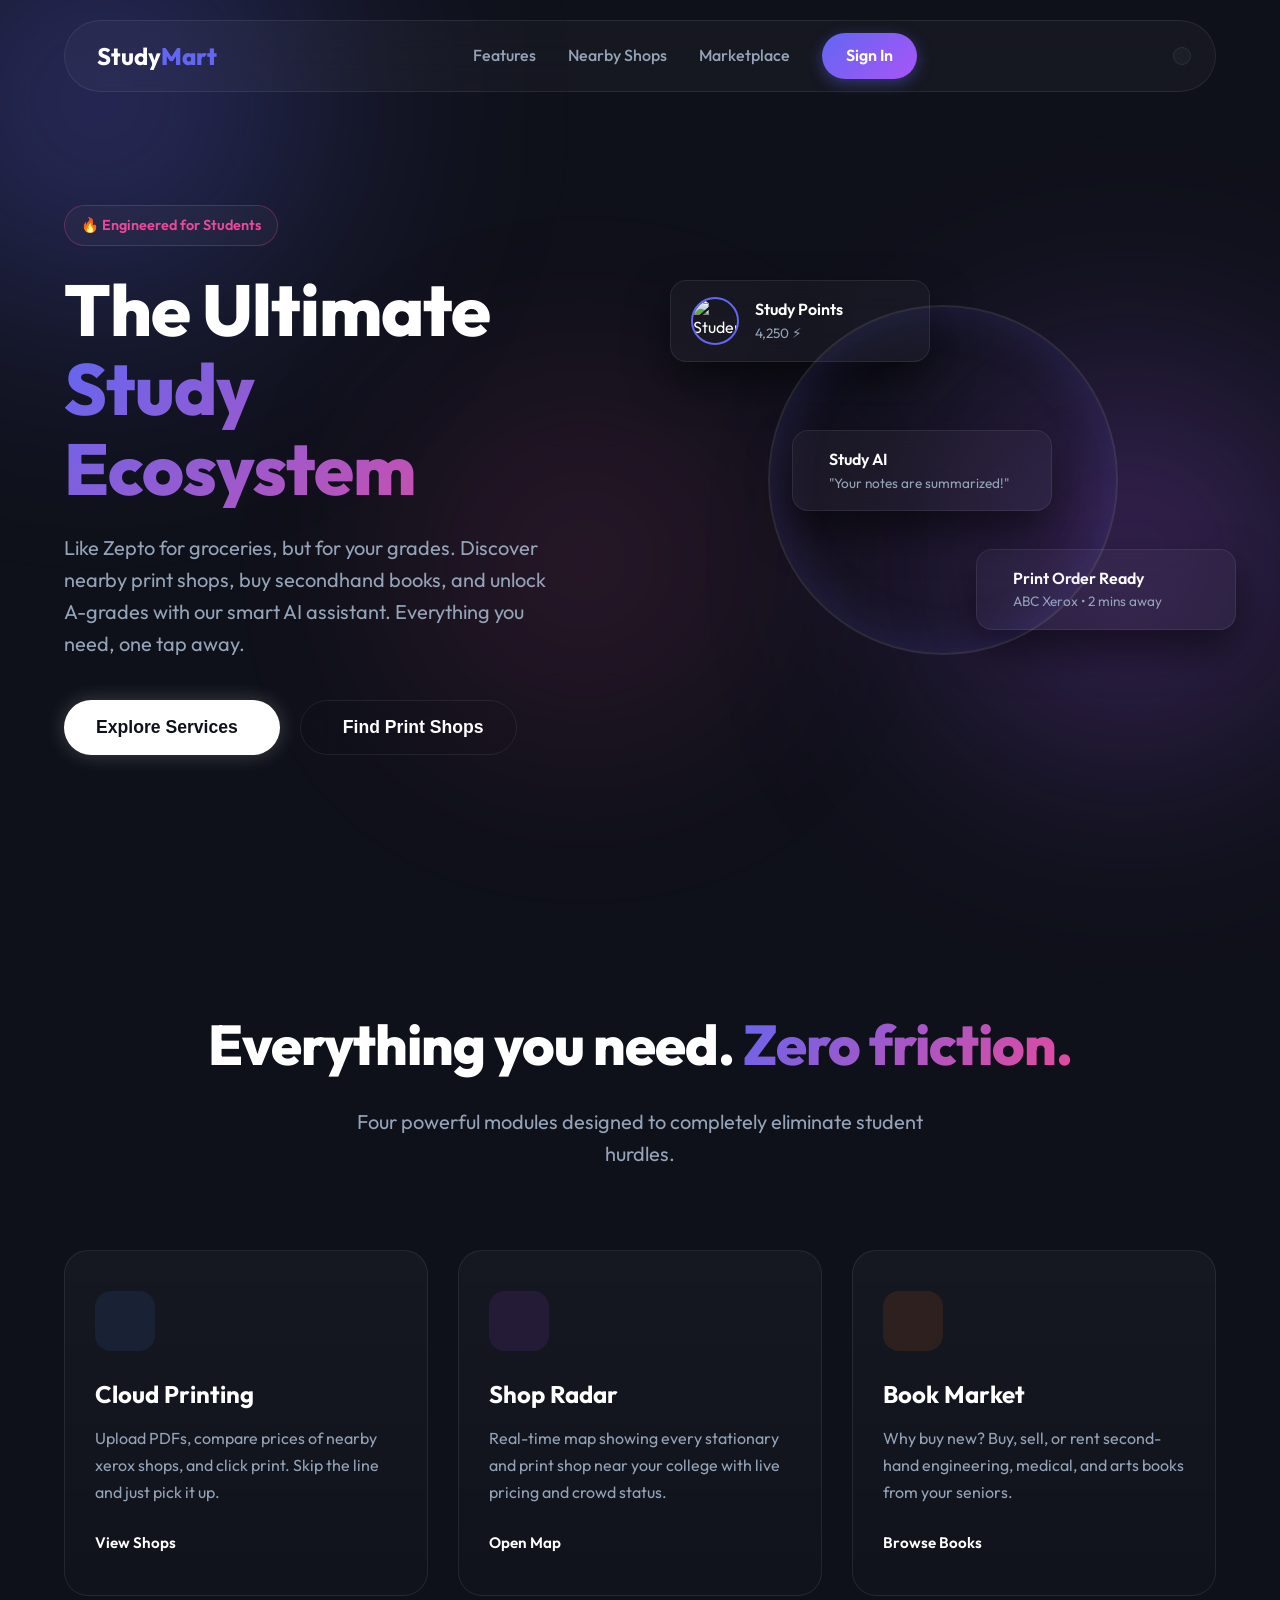
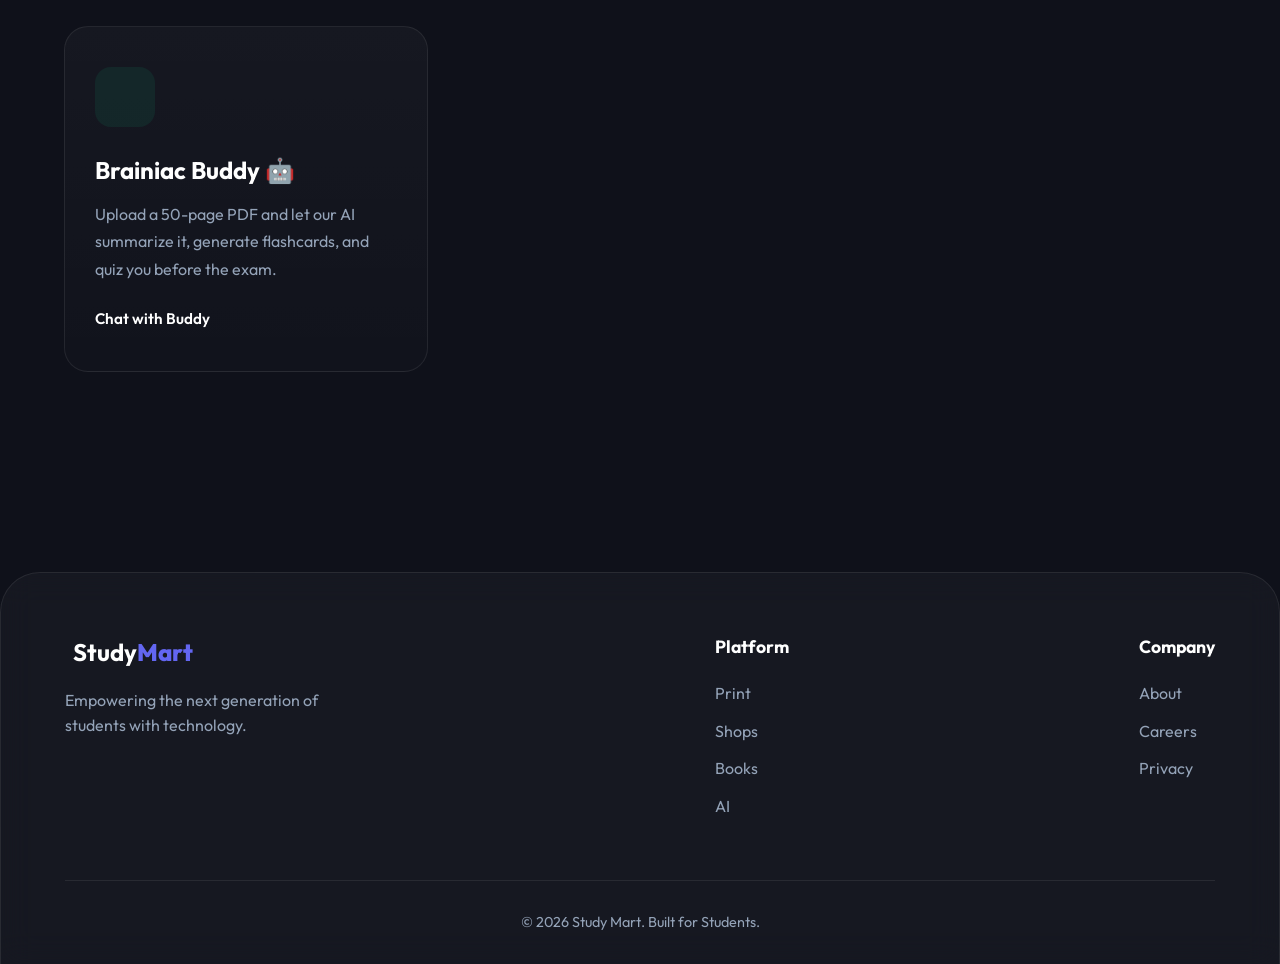
==== commit 89480827: "fix: adding the spacing and some issues" ====
--- a/index.html
+++ b/index.html
@@ -29,15 +29,17 @@
             <div class="nav-links">
                 <a href="#services" class="nav-link">Features</a>
                 <a href="#shop-finder" class="nav-link">Nearby Shops</a>
-                <a href="books.html" class="nav-link">Marketplace</a>
+                <a href="#books" class="nav-link">Marketplace</a>
+                <a href="login.html" class="btn-primary">Sign In</a>
+            </div>
+            <div style="display: flex; gap: 15px; align-items: center;">
                 <button class="theme-toggle glass" aria-label="Toggle Theme" style="padding: 8px; border-radius: 50%; display: flex; align-items: center; justify-content: center; cursor: pointer; color: var(--text-main); border: 1px solid var(--glass-border); background: var(--glass-bg);">
                     <i class="ph ph-sun" style="font-size: 1.2rem;"></i>
                 </button>
-                <a href="login.html" class="btn-primary">Sign In</a>
+                <button class="mobile-toggle" aria-label="Toggle Menu">
+                    <i class="ph ph-list"></i>
+                </button>
             </div>
-            <button class="mobile-toggle" aria-label="Toggle Menu">
-                <i class="ph ph-list"></i>
-            </button>
         </div>
     </nav>
 
@@ -127,9 +129,10 @@
             <div class="service-card glass-hover">
                 <div class="service-icon wrapper-green">
                     <i class="ph-fill ph-sparkle"></i>
+                </div>
                 <h3>Brainiac Buddy 🤖</h3>
                 <p>Upload a 50-page PDF and let our AI summarize it, generate flashcards, and quiz you before the exam.</p>
-                <a href="#" class="service-link">Chat with Buddy <i class="ph-bold ph-caret-right"></i></a>
+                <a href="ai.html" class="service-link">Chat with Buddy <i class="ph-bold ph-caret-right"></i></a>
             </div>
         </div>
     </section>
--- a/styles.css
+++ b/styles.css
@@ -1,21 +1,21 @@
 /* ==========================================================================
    Base & Variables
    ========================================================================== */
-:root {
+   :root {
     /* Premium Light Mode (Default variables) */
     --bg-color: #f8fafc;
     --text-main: #0f172a;
     --text-muted: #475569;
-
+    
     --primary: #4f46e5;
     --primary-glow: rgba(79, 70, 229, 0.3);
     --secondary: #9333ea;
     --accent: #db2777;
-
+    
     --glass-bg: rgba(255, 255, 255, 0.7);
     --glass-border: rgba(255, 255, 255, 0.4);
     --nav-solid-bg: rgba(255, 255, 255, 0.9);
-
+    
     --font-sans: 'Outfit', system-ui, -apple-system, sans-serif;
 }
 
@@ -24,12 +24,12 @@
     --bg-color: #0f111a;
     --text-main: #ffffff;
     --text-muted: #94a3b8;
-
+    
     --primary: #6366f1;
     --primary-glow: rgba(99, 102, 241, 0.4);
     --secondary: #a855f7;
     --accent: #ec4899;
-
+    
     --glass-bg: rgba(255, 255, 255, 0.03);
     --glass-border: rgba(255, 255, 255, 0.08);
     --nav-solid-bg: rgba(15, 17, 26, 0.9);
@@ -92,13 +92,8 @@
 }
 
 @keyframes drift {
-    0% {
-        transform: translate(0, 0) scale(1);
-    }
-
-    100% {
-        transform: translate(100px, 50px) scale(1.2);
-    }
+    0% { transform: translate(0, 0) scale(1); }
+    100% { transform: translate(100px, 50px) scale(1.2); }
 }
 
 /* ==========================================================================
@@ -266,12 +261,12 @@
     align-items: center;
     gap: 10px;
     transition: 0.3s ease;
-    box-shadow: 0 0 20px rgba(255, 255, 255, 0.2);
+    box-shadow: 0 0 20px rgba(255,255,255,0.2);
 }
 
 .btn-glow:hover {
     transform: translateY(-3px);
-    box-shadow: 0 0 30px rgba(255, 255, 255, 0.4);
+    box-shadow: 0 0 30px rgba(255,255,255,0.4);
 }
 
 .btn-secondary {
@@ -289,7 +284,7 @@
 }
 
 .btn-secondary:hover {
-    background: rgba(255, 255, 255, 0.1);
+    background: rgba(255,255,255,0.1);
 }
 
 /* ==========================================================================
@@ -309,22 +304,14 @@
     width: 350px;
     height: 350px;
     border-radius: 50%;
-    border: 2px solid rgba(255, 255, 255, 0.1);
+    border: 2px solid rgba(255,255,255,0.1);
     box-shadow: inset 0 0 50px rgba(99, 102, 241, 0.2);
     animation: pulse 4s infinite alternate;
 }
 
 @keyframes pulse {
-    0% {
-        transform: scale(1);
-        box-shadow: inset 0 0 50px rgba(99, 102, 241, 0.2);
-    }
-
-    100% {
-        transform: scale(1.05);
-        box-shadow: inset 0 0 80px rgba(168, 85, 247, 0.4);
-        border-color: rgba(255, 255, 255, 0.3);
-    }
+    0% { transform: scale(1); box-shadow: inset 0 0 50px rgba(99, 102, 241, 0.2); }
+    100% { transform: scale(1.05); box-shadow: inset 0 0 80px rgba(168, 85, 247, 0.4); border-color: rgba(255,255,255,0.3); }
 }
 
 .floating-card {
@@ -336,14 +323,14 @@
     gap: 16px;
     min-width: 260px;
     animation: float 6s infinite ease-in-out;
-    box-shadow: 0 20px 40px rgba(0, 0, 0, 0.5);
+    box-shadow: 0 20px 40px rgba(0,0,0,0.5);
     transition: 0.3s ease;
     cursor: pointer;
 }
 
 .floating-card:hover {
     transform: scale(1.05) translateY(-5px) !important;
-    border-color: rgba(255, 255, 255, 0.3);
+    border-color: rgba(255,255,255,0.3);
 }
 
 .user-card {
@@ -393,17 +380,9 @@
 }
 
 @keyframes float {
-    0% {
-        transform: translateY(0px);
-    }
-
-    50% {
-        transform: translateY(-15px);
-    }
-
-    100% {
-        transform: translateY(0px);
-    }
+    0% { transform: translateY(0px); }
+    50% { transform: translateY(-15px); }
+    100% { transform: translateY(0px); }
 }
 
 /* ==========================================================================
@@ -445,7 +424,7 @@
 .service-card {
     padding: 40px 30px;
     border-radius: 24px;
-    background: linear-gradient(180deg, rgba(255, 255, 255, 0.03) 0%, rgba(255, 255, 255, 0.01) 100%);
+    background: linear-gradient(180deg, rgba(255,255,255,0.03) 0%, rgba(255,255,255,0.01) 100%);
     border: 1px solid var(--glass-border);
     transition: 0.4s cubic-bezier(0.175, 0.885, 0.32, 1.275);
     position: relative;
@@ -455,9 +434,7 @@
 .service-card::before {
     content: '';
     position: absolute;
-    top: 0;
-    left: 0;
-    right: 0;
+    top: 0; left: 0; right: 0;
     height: 2px;
     background: linear-gradient(90deg, transparent, var(--glass-border), transparent);
     opacity: 0;
@@ -466,9 +443,9 @@
 
 .service-card:hover {
     transform: translateY(-10px);
-    background: rgba(255, 255, 255, 0.05);
-    border-color: rgba(255, 255, 255, 0.2);
-    box-shadow: 0 20px 40px rgba(0, 0, 0, 0.4);
+    background: rgba(255,255,255,0.05);
+    border-color: rgba(255,255,255,0.2);
+    box-shadow: 0 20px 40px rgba(0,0,0,0.4);
 }
 
 .service-card:hover::before {
@@ -487,25 +464,10 @@
     margin-bottom: 24px;
 }
 
-.wrapper-blue {
-    background: rgba(59, 130, 246, 0.1);
-    color: #3b82f6;
-}
-
-.wrapper-purple {
-    background: rgba(168, 85, 247, 0.1);
-    color: #a855f7;
-}
-
-.wrapper-orange {
-    background: rgba(249, 115, 22, 0.1);
-    color: #f97316;
-}
-
-.wrapper-green {
-    background: rgba(16, 185, 129, 0.1);
-    color: #10b981;
-}
+.wrapper-blue { background: rgba(59, 130, 246, 0.1); color: #3b82f6; }
+.wrapper-purple { background: rgba(168, 85, 247, 0.1); color: #a855f7; }
+.wrapper-orange { background: rgba(249, 115, 22, 0.1); color: #f97316; }
+.wrapper-green { background: rgba(16, 185, 129, 0.1); color: #10b981; }
 
 .service-card h3 {
     font-size: 1.5rem;
@@ -603,103 +565,78 @@
         text-align: center;
         padding-top: 150px;
     }
-
     .hero-content {
         max-width: 100%;
         display: flex;
         flex-direction: column;
         align-items: center;
     }
-
-    .hero-title {
-        font-size: 3.5rem;
-    }
-
-    .hero-visual {
-        width: 100%;
-        margin-top: 40px;
-    }
-
-    .floating-card {
-        min-width: 220px;
-    }
-
-    .user-card {
-        left: 10%;
-    }
-
-    .task-card {
-        right: 10%;
-        bottom: 10%;
-    }
+    .hero-title { font-size: 3.5rem; }
+    .hero-visual { width: 100%; margin-top: 40px; min-height: 450px; }
+    
+    .floating-card { min-width: 200px; padding: 12px 16px; }
+    .user-card { top: 5%; left: 5%; }
+    .task-card { right: 5%; bottom: 5%; }
+    .ai-card { top: 45%; right: 5%; left: auto; }
 }
 
 @media (max-width: 768px) {
-    .navbar {
-        padding: 8px 16px;
-        width: 95%;
-        top: 10px;
-    }
-
+    .navbar { padding: 8px 16px; width: 95%; top: 10px; border-radius: 20px; }
+    
+    /* Mobile menu — hidden by default, shown when .mobile-open is toggled */
     .nav-links {
         display: none;
+        flex-direction: column;
+        position: absolute;
+        top: calc(100% + 12px);
+        left: 0;
+        right: 0;
+        background: var(--nav-solid-bg);
+        backdrop-filter: blur(20px);
+        -webkit-backdrop-filter: blur(20px);
+        border: 1px solid var(--glass-border);
+        border-radius: 20px;
+        padding: 20px;
+        gap: 12px;
+        box-shadow: 0 20px 40px rgba(0,0,0,0.3);
+        animation: slideDown 0.3s ease;
     }
-
-    .mobile-toggle {
-        display: block;
-        color: var(--text-main);
-    }
-
-    .hero {
-        padding: 120px 5% 40px;
-    }
-
-    .hero-title {
-        font-size: 2.5rem;
-    }
-
-    .hero-subtitle {
-        font-size: 1.1rem;
-    }
-
-    .section-header h2 {
-        font-size: 2.2rem;
-    }
-
-    .hero-actions {
-        flex-direction: column;
-        width: 100%;
-        gap: 16px;
-    }
-
-    .btn-glow,
-    .btn-secondary {
-        width: 100%;
-        justify-content: center;
-        padding: 14px 20px;
-    }
-
-    .services-grid {
-        gap: 20px;
-    }
-
-    .service-card {
-        padding: 30px 20px;
-    }
-
-    .footer {
-        padding: 40px 5% 20px;
-        margin-top: 60px;
-    }
-
-    .footer-content {
-        gap: 30px;
-        flex-direction: column;
-        text-align: center;
-    }
-
-    .footer-brand {
-        max-width: 100%;
-        margin: 0 auto;
-    }
-}+    .nav-links.mobile-open { display: flex; }
+    .nav-links .btn-primary { text-align: center; display: block; }
+    
+    .mobile-toggle { display: block; color: var(--text-main); }
+    
+    .hero { padding: 120px 5% 40px; }
+    .hero-visual { height: auto; min-height: 300px; flex-direction: column; gap: 15px; margin-top: 30px; }
+    .glow-ring { width: 200px; height: 200px; }
+    .floating-card { position: relative; top: auto !important; left: auto !important; right: auto !important; bottom: auto !important; width: 100%; animation: none; transform: none !important; box-shadow: 0 10px 20px rgba(0,0,0,0.2); }
+    .floating-card:hover { transform: translateY(-3px) !important; }
+    .hero-title { font-size: 2.5rem; }
+    .hero-subtitle { font-size: 1.1rem; }
+    .section-header h2 { font-size: 2.2rem; }
+    .hero-actions { flex-direction: column; width: 100%; gap: 16px; }
+    .btn-glow, .btn-secondary { width: 100%; justify-content: center; padding: 14px 20px; }
+    
+    .services-grid { gap: 20px; }
+    .service-card { padding: 30px 20px; }
+    
+    .footer { padding: 40px 5% 20px; margin-top: 60px; }
+    .footer-content { gap: 30px; flex-direction: column; text-align: center; }
+    .footer-brand { max-width: 100%; margin: 0 auto; }
+}
+
+@keyframes slideDown {
+    from { opacity: 0; transform: translateY(-10px); }
+    to { opacity: 1; transform: translateY(0); }
+}
+
+@media (max-width: 480px) {
+    .hero-title { font-size: 2rem; }
+    .hero-subtitle { font-size: 1rem; }
+    .section-header h2 { font-size: 1.8rem; }
+    .service-card { padding: 24px 16px; }
+    .service-card h3 { font-size: 1.25rem; }
+    .services-section { padding: 60px 4%; }
+    .section-header { margin-bottom: 40px; }
+    .badge { font-size: 0.8rem; padding: 6px 12px; }
+}
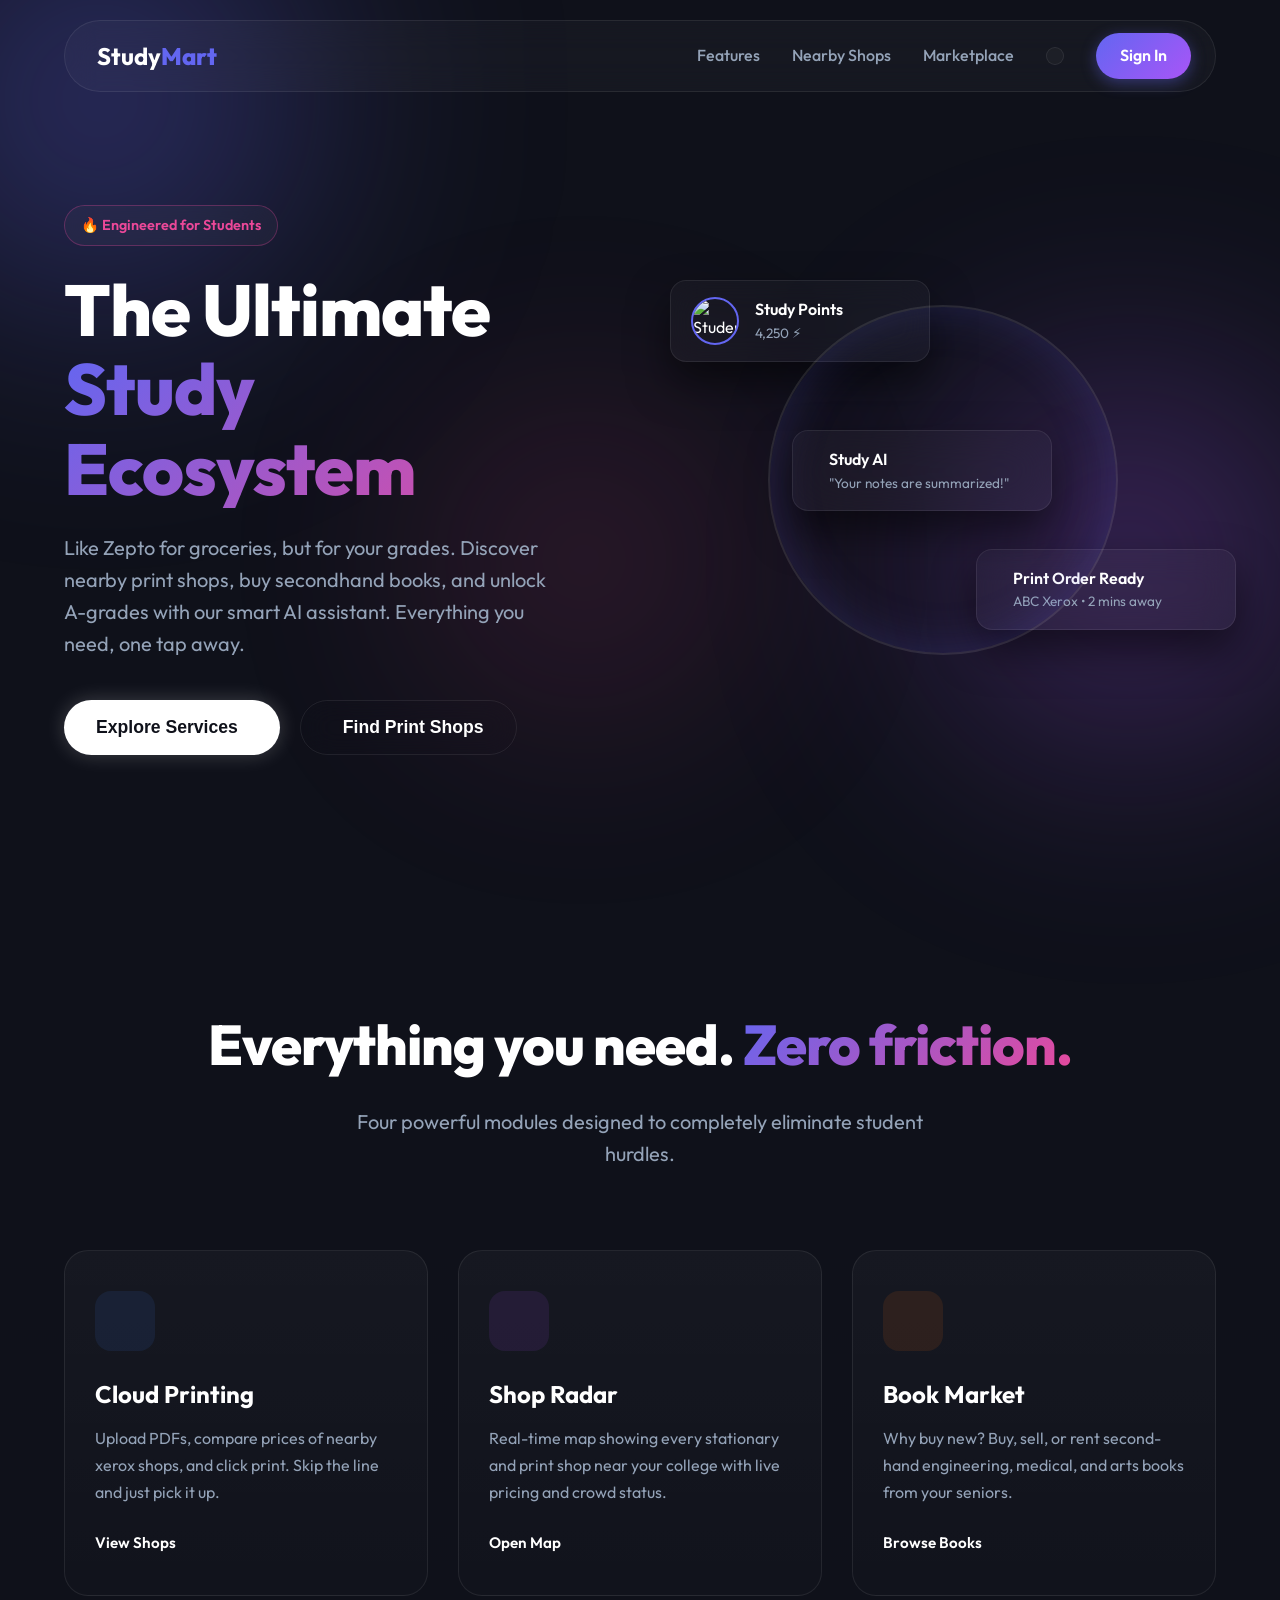
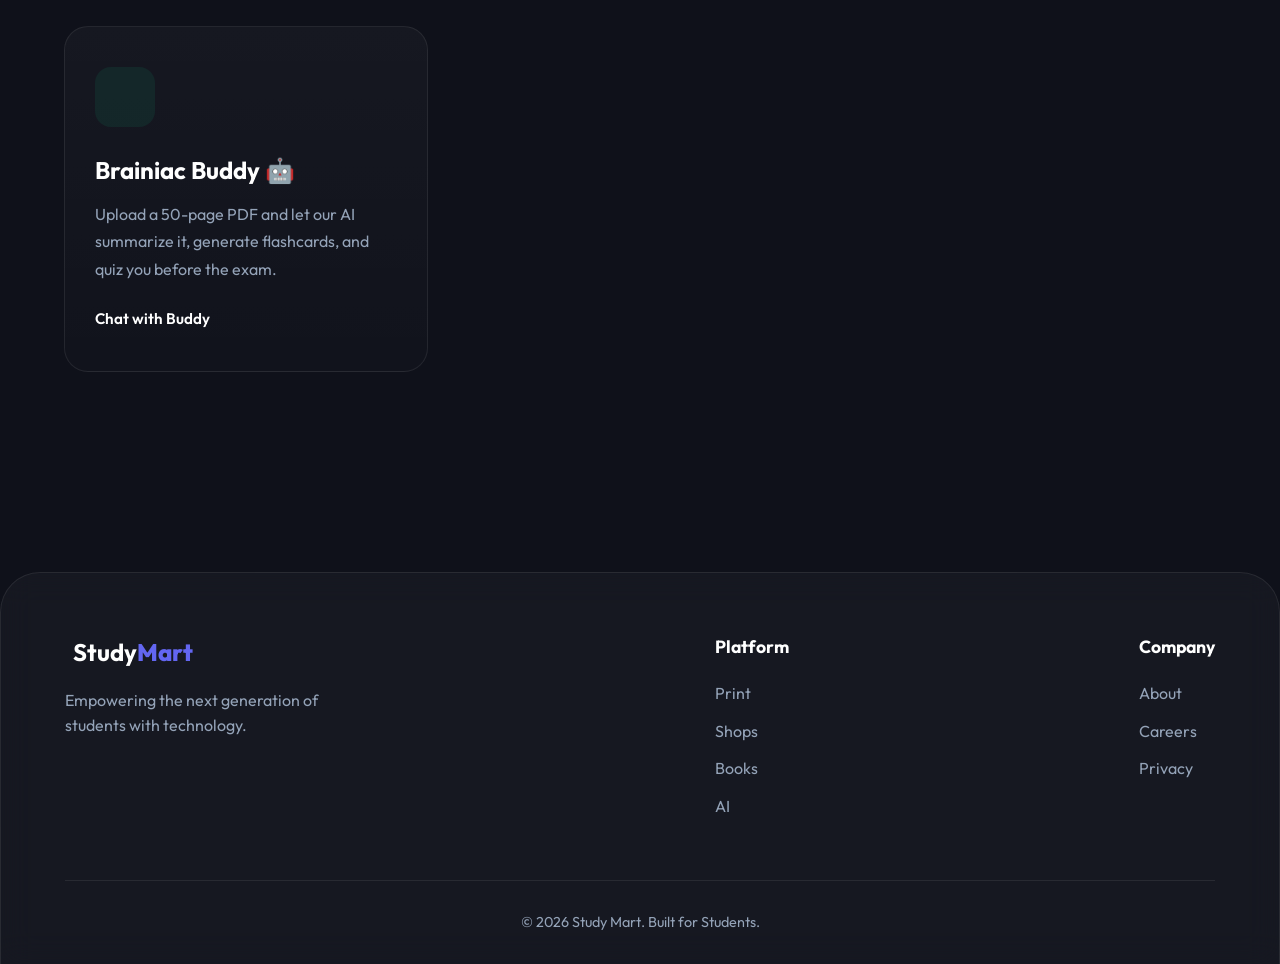
==== commit 6778c879: "fix: add some features" ====
--- a/index.html
+++ b/index.html
@@ -29,17 +29,15 @@
             <div class="nav-links">
                 <a href="#services" class="nav-link">Features</a>
                 <a href="#shop-finder" class="nav-link">Nearby Shops</a>
-                <a href="#books" class="nav-link">Marketplace</a>
-                <a href="login.html" class="btn-primary">Sign In</a>
-            </div>
-            <div style="display: flex; gap: 15px; align-items: center;">
+                <a href="books.html" class="nav-link">Marketplace</a>
                 <button class="theme-toggle glass" aria-label="Toggle Theme" style="padding: 8px; border-radius: 50%; display: flex; align-items: center; justify-content: center; cursor: pointer; color: var(--text-main); border: 1px solid var(--glass-border); background: var(--glass-bg);">
                     <i class="ph ph-sun" style="font-size: 1.2rem;"></i>
                 </button>
-                <button class="mobile-toggle" aria-label="Toggle Menu">
-                    <i class="ph ph-list"></i>
-                </button>
+                <a href="login.html" class="btn-primary">Sign In</a>
             </div>
+            <button class="mobile-toggle" aria-label="Toggle Menu">
+                <i class="ph ph-list"></i>
+            </button>
         </div>
     </nav>
 
@@ -132,7 +130,7 @@
                 </div>
                 <h3>Brainiac Buddy 🤖</h3>
                 <p>Upload a 50-page PDF and let our AI summarize it, generate flashcards, and quiz you before the exam.</p>
-                <a href="ai.html" class="service-link">Chat with Buddy <i class="ph-bold ph-caret-right"></i></a>
+                <a href="#" class="service-link">Chat with Buddy <i class="ph-bold ph-caret-right"></i></a>
             </div>
         </div>
     </section>
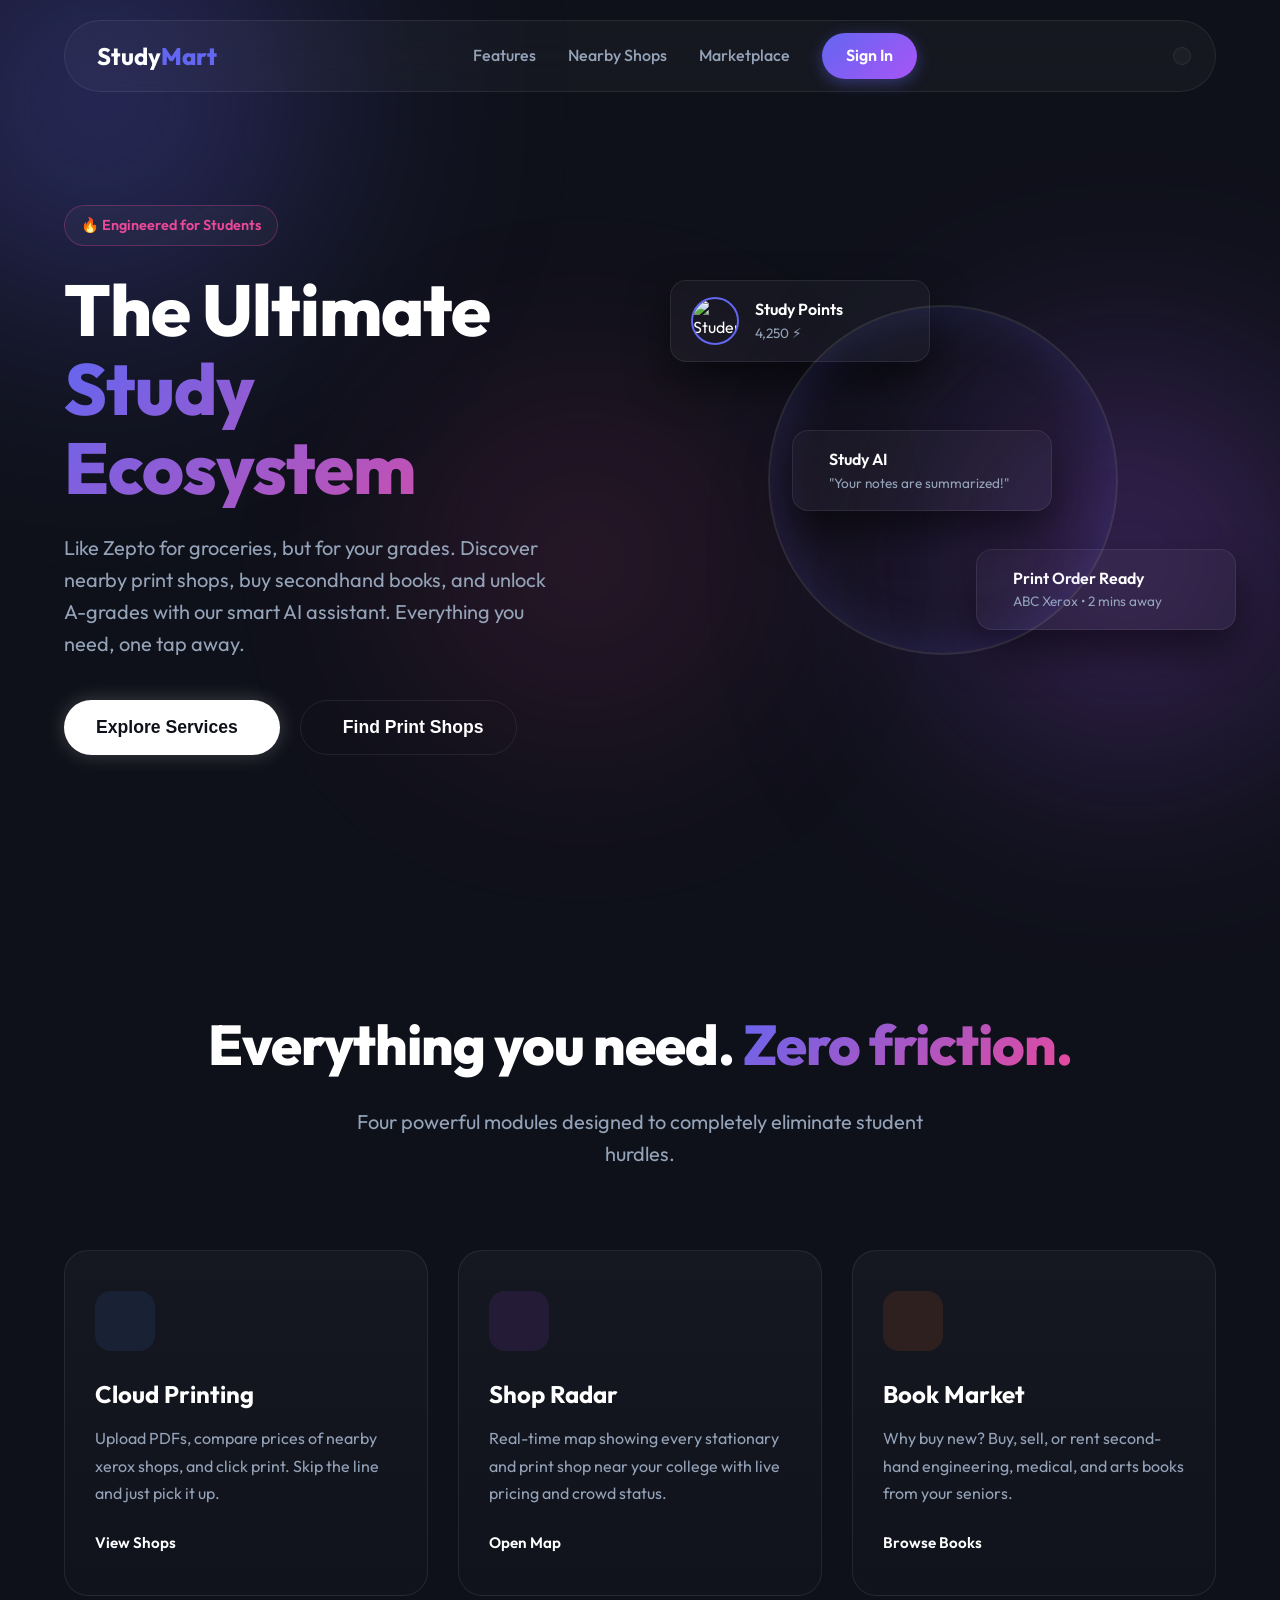
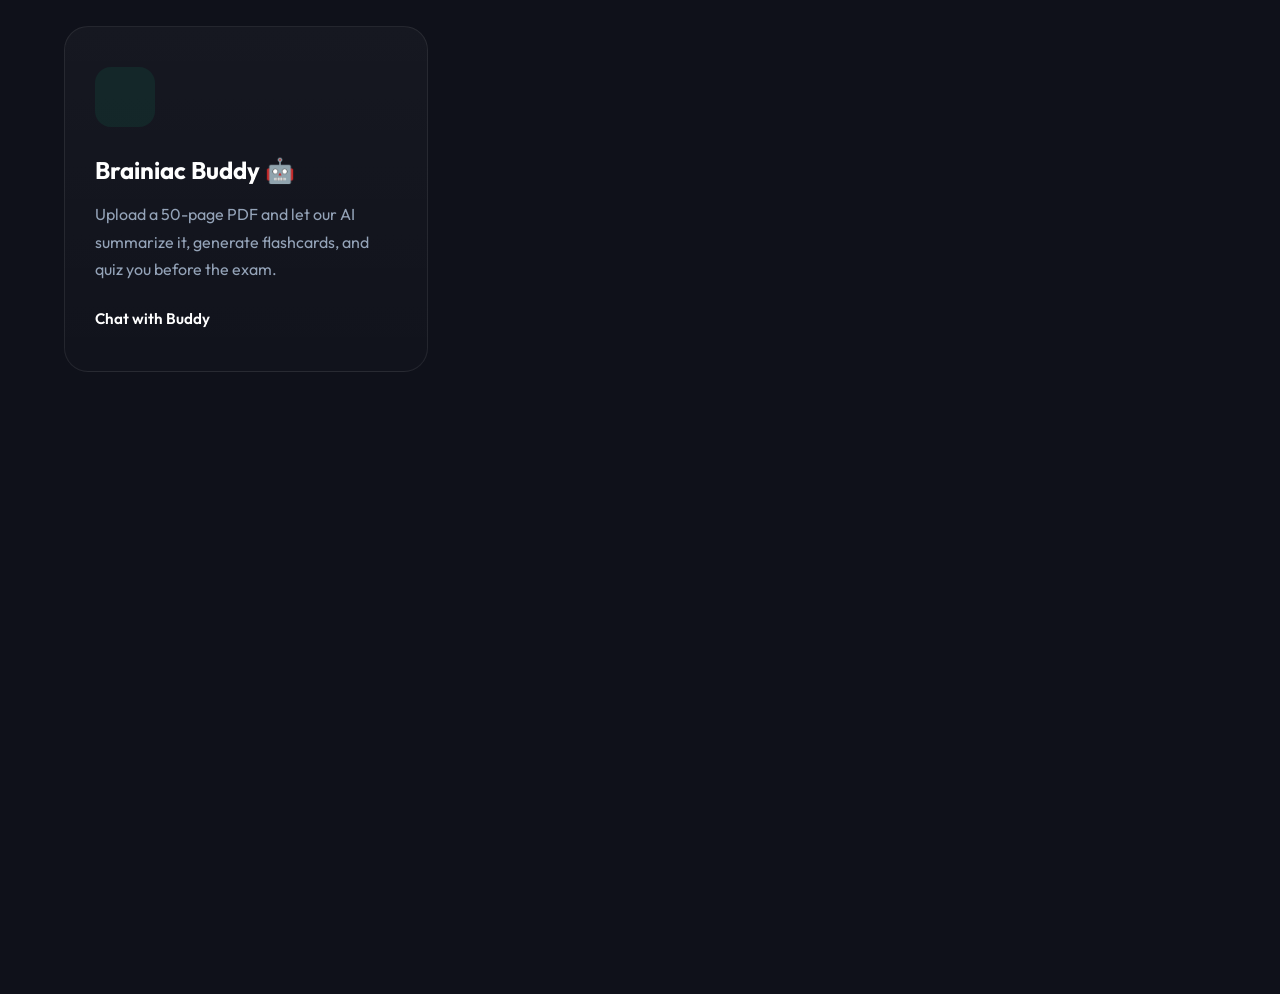
==== commit d8b4a38b: "fix: fixing errors" ====
--- a/index.html
+++ b/index.html
@@ -14,6 +14,12 @@
     <link rel="stylesheet" href="styles.css">
 </head>
 <body>
+    <script>
+        // Apply saved theme immediately to prevent flash
+        const savedTheme = localStorage.getItem('study-mart-theme') || 'dark';
+        document.documentElement.setAttribute('data-theme', savedTheme);
+    </script>
+
     <!-- Animated background nodes -->
     <div class="bg-orb orb-1"></div>
     <div class="bg-orb orb-2"></div>
@@ -30,20 +36,22 @@
                 <a href="#services" class="nav-link">Features</a>
                 <a href="#shop-finder" class="nav-link">Nearby Shops</a>
                 <a href="books.html" class="nav-link">Marketplace</a>
+                <a href="login.html" class="btn-primary">Sign In</a>
+            </div>
+            <div style="display: flex; gap: 15px; align-items: center;">
                 <button class="theme-toggle glass" aria-label="Toggle Theme" style="padding: 8px; border-radius: 50%; display: flex; align-items: center; justify-content: center; cursor: pointer; color: var(--text-main); border: 1px solid var(--glass-border); background: var(--glass-bg);">
                     <i class="ph ph-sun" style="font-size: 1.2rem;"></i>
                 </button>
-                <a href="login.html" class="btn-primary">Sign In</a>
+                <button class="mobile-toggle" aria-label="Toggle Menu">
+                    <i class="ph ph-list"></i>
+                </button>
             </div>
-            <button class="mobile-toggle" aria-label="Toggle Menu">
-                <i class="ph ph-list"></i>
-            </button>
         </div>
     </nav>
 
     <!-- Main Hero Section -->
     <header class="hero">
-        <div class="hero-content">
+        <div class="hero-content scroll-reveal">
             <div class="badge glass">🔥 Engineered for Students</div>
             <h1 class="hero-title">
                 The Ultimate <br>
@@ -59,7 +67,7 @@
         </div>
         
         <!-- Interactive Hero Visual -->
-        <div class="hero-visual">
+        <div class="hero-visual scroll-reveal" data-delay="200">
             <div class="floating-card user-card glass">
                 <img src="https://i.pravatar.cc/150?img=68" alt="Student Profile" class="avatar">
                 <div class="card-info">
@@ -87,14 +95,14 @@
 
     <!-- Services Overview Section -->
     <section id="services" class="services-section">
-        <div class="section-header">
+        <div class="section-header scroll-reveal">
             <h2>Everything you need. <span class="gradient-text">Zero friction.</span></h2>
             <p>Four powerful modules designed to completely eliminate student hurdles.</p>
         </div>
 
         <div class="services-grid">
             <!-- Print Service -->
-            <div class="service-card glass-hover">
+            <div class="service-card glass-hover scroll-reveal" data-delay="0">
                 <div class="service-icon wrapper-blue">
                     <i class="ph-fill ph-printer"></i>
                 </div>
@@ -104,7 +112,7 @@
             </div>
 
             <!-- Shop Finder -->
-            <div class="service-card glass-hover">
+            <div class="service-card glass-hover scroll-reveal" data-delay="100">
                 <div class="service-icon wrapper-purple">
                     <i class="ph-fill ph-storefront"></i>
                 </div>
@@ -114,7 +122,7 @@
             </div>
 
             <!-- Book Marketplace -->
-            <div class="service-card glass-hover">
+            <div class="service-card glass-hover scroll-reveal" data-delay="200">
                 <div class="service-icon wrapper-orange">
                     <i class="ph-fill ph-books"></i>
                 </div>
@@ -124,19 +132,19 @@
             </div>
 
             <!-- AI Assistant -->
-            <div class="service-card glass-hover">
+            <div class="service-card glass-hover scroll-reveal" data-delay="300">
                 <div class="service-icon wrapper-green">
                     <i class="ph-fill ph-sparkle"></i>
                 </div>
                 <h3>Brainiac Buddy 🤖</h3>
                 <p>Upload a 50-page PDF and let our AI summarize it, generate flashcards, and quiz you before the exam.</p>
-                <a href="#" class="service-link">Chat with Buddy <i class="ph-bold ph-caret-right"></i></a>
+                <a href="ai.html" class="service-link">Chat with Buddy <i class="ph-bold ph-caret-right"></i></a>
             </div>
         </div>
     </section>
 
     <!-- Footer -->
-    <footer class="footer glass">
+    <footer class="footer glass scroll-reveal">
         <div class="footer-content">
             <div class="footer-brand">
                 <a href="#" class="logo">
--- a/styles.css
+++ b/styles.css
@@ -1,21 +1,21 @@
 /* ==========================================================================
    Base & Variables
    ========================================================================== */
-   :root {
+:root {
     /* Premium Light Mode (Default variables) */
     --bg-color: #f8fafc;
     --text-main: #0f172a;
     --text-muted: #475569;
-    
+
     --primary: #4f46e5;
     --primary-glow: rgba(79, 70, 229, 0.3);
     --secondary: #9333ea;
     --accent: #db2777;
-    
+
     --glass-bg: rgba(255, 255, 255, 0.7);
     --glass-border: rgba(255, 255, 255, 0.4);
     --nav-solid-bg: rgba(255, 255, 255, 0.9);
-    
+
     --font-sans: 'Outfit', system-ui, -apple-system, sans-serif;
 }
 
@@ -24,12 +24,12 @@
     --bg-color: #0f111a;
     --text-main: #ffffff;
     --text-muted: #94a3b8;
-    
+
     --primary: #6366f1;
     --primary-glow: rgba(99, 102, 241, 0.4);
     --secondary: #a855f7;
     --accent: #ec4899;
-    
+
     --glass-bg: rgba(255, 255, 255, 0.03);
     --glass-border: rgba(255, 255, 255, 0.08);
     --nav-solid-bg: rgba(15, 17, 26, 0.9);
@@ -92,8 +92,13 @@
 }
 
 @keyframes drift {
-    0% { transform: translate(0, 0) scale(1); }
-    100% { transform: translate(100px, 50px) scale(1.2); }
+    0% {
+        transform: translate(0, 0) scale(1);
+    }
+
+    100% {
+        transform: translate(100px, 50px) scale(1.2);
+    }
 }
 
 /* ==========================================================================
@@ -261,12 +266,12 @@
     align-items: center;
     gap: 10px;
     transition: 0.3s ease;
-    box-shadow: 0 0 20px rgba(255,255,255,0.2);
+    box-shadow: 0 0 20px rgba(255, 255, 255, 0.2);
 }
 
 .btn-glow:hover {
     transform: translateY(-3px);
-    box-shadow: 0 0 30px rgba(255,255,255,0.4);
+    box-shadow: 0 0 30px rgba(255, 255, 255, 0.4);
 }
 
 .btn-secondary {
@@ -284,7 +289,7 @@
 }
 
 .btn-secondary:hover {
-    background: rgba(255,255,255,0.1);
+    background: rgba(255, 255, 255, 0.1);
 }
 
 /* ==========================================================================
@@ -304,14 +309,22 @@
     width: 350px;
     height: 350px;
     border-radius: 50%;
-    border: 2px solid rgba(255,255,255,0.1);
+    border: 2px solid rgba(255, 255, 255, 0.1);
     box-shadow: inset 0 0 50px rgba(99, 102, 241, 0.2);
     animation: pulse 4s infinite alternate;
 }
 
 @keyframes pulse {
-    0% { transform: scale(1); box-shadow: inset 0 0 50px rgba(99, 102, 241, 0.2); }
-    100% { transform: scale(1.05); box-shadow: inset 0 0 80px rgba(168, 85, 247, 0.4); border-color: rgba(255,255,255,0.3); }
+    0% {
+        transform: scale(1);
+        box-shadow: inset 0 0 50px rgba(99, 102, 241, 0.2);
+    }
+
+    100% {
+        transform: scale(1.05);
+        box-shadow: inset 0 0 80px rgba(168, 85, 247, 0.4);
+        border-color: rgba(255, 255, 255, 0.3);
+    }
 }
 
 .floating-card {
@@ -323,14 +336,14 @@
     gap: 16px;
     min-width: 260px;
     animation: float 6s infinite ease-in-out;
-    box-shadow: 0 20px 40px rgba(0,0,0,0.5);
+    box-shadow: 0 20px 40px rgba(0, 0, 0, 0.5);
     transition: 0.3s ease;
     cursor: pointer;
 }
 
 .floating-card:hover {
     transform: scale(1.05) translateY(-5px) !important;
-    border-color: rgba(255,255,255,0.3);
+    border-color: rgba(255, 255, 255, 0.3);
 }
 
 .user-card {
@@ -380,9 +393,17 @@
 }
 
 @keyframes float {
-    0% { transform: translateY(0px); }
-    50% { transform: translateY(-15px); }
-    100% { transform: translateY(0px); }
+    0% {
+        transform: translateY(0px);
+    }
+
+    50% {
+        transform: translateY(-15px);
+    }
+
+    100% {
+        transform: translateY(0px);
+    }
 }
 
 /* ==========================================================================
@@ -424,7 +445,7 @@
 .service-card {
     padding: 40px 30px;
     border-radius: 24px;
-    background: linear-gradient(180deg, rgba(255,255,255,0.03) 0%, rgba(255,255,255,0.01) 100%);
+    background: linear-gradient(180deg, rgba(255, 255, 255, 0.03) 0%, rgba(255, 255, 255, 0.01) 100%);
     border: 1px solid var(--glass-border);
     transition: 0.4s cubic-bezier(0.175, 0.885, 0.32, 1.275);
     position: relative;
@@ -434,7 +455,9 @@
 .service-card::before {
     content: '';
     position: absolute;
-    top: 0; left: 0; right: 0;
+    top: 0;
+    left: 0;
+    right: 0;
     height: 2px;
     background: linear-gradient(90deg, transparent, var(--glass-border), transparent);
     opacity: 0;
@@ -443,9 +466,9 @@
 
 .service-card:hover {
     transform: translateY(-10px);
-    background: rgba(255,255,255,0.05);
-    border-color: rgba(255,255,255,0.2);
-    box-shadow: 0 20px 40px rgba(0,0,0,0.4);
+    background: rgba(255, 255, 255, 0.05);
+    border-color: rgba(255, 255, 255, 0.2);
+    box-shadow: 0 20px 40px rgba(0, 0, 0, 0.4);
 }
 
 .service-card:hover::before {
@@ -464,10 +487,25 @@
     margin-bottom: 24px;
 }
 
-.wrapper-blue { background: rgba(59, 130, 246, 0.1); color: #3b82f6; }
-.wrapper-purple { background: rgba(168, 85, 247, 0.1); color: #a855f7; }
-.wrapper-orange { background: rgba(249, 115, 22, 0.1); color: #f97316; }
-.wrapper-green { background: rgba(16, 185, 129, 0.1); color: #10b981; }
+.wrapper-blue {
+    background: rgba(59, 130, 246, 0.1);
+    color: #3b82f6;
+}
+
+.wrapper-purple {
+    background: rgba(168, 85, 247, 0.1);
+    color: #a855f7;
+}
+
+.wrapper-orange {
+    background: rgba(249, 115, 22, 0.1);
+    color: #f97316;
+}
+
+.wrapper-green {
+    background: rgba(16, 185, 129, 0.1);
+    color: #10b981;
+}
 
 .service-card h3 {
     font-size: 1.5rem;
@@ -557,6 +595,106 @@
 }
 
 /* ==========================================================================
+   Smooth Scrolling
+   ========================================================================== */
+html {
+    scroll-behavior: smooth;
+}
+
+/* ==========================================================================
+   Navbar Scroll Transition
+   ========================================================================== */
+.navbar {
+    transition: transform 0.4s cubic-bezier(0.4, 0, 0.2, 1),
+                background 0.3s ease,
+                box-shadow 0.3s ease;
+}
+
+.navbar-scrolled {
+    box-shadow: 0 8px 32px rgba(0, 0, 0, 0.2);
+    backdrop-filter: blur(24px);
+    -webkit-backdrop-filter: blur(24px);
+}
+
+/* ==========================================================================
+   Scroll Reveal Animations
+   ========================================================================== */
+.scroll-reveal {
+    opacity: 0;
+    transform: translateY(40px);
+    transition: opacity 0.8s cubic-bezier(0.16, 1, 0.3, 1),
+                transform 0.8s cubic-bezier(0.16, 1, 0.3, 1);
+    will-change: opacity, transform;
+}
+
+.scroll-reveal.revealed {
+    opacity: 1;
+    transform: translateY(0);
+}
+
+/* Staggered card reveal from left */
+.service-card.scroll-reveal {
+    transform: translateY(50px) scale(0.95);
+}
+
+.service-card.scroll-reveal.revealed {
+    transform: translateY(0) scale(1);
+}
+
+/* Book card slide-up */
+.book-card.scroll-reveal {
+    transform: translateY(60px) scale(0.96);
+}
+
+.book-card.scroll-reveal.revealed {
+    transform: translateY(0) scale(1);
+}
+
+/* Footer reveal - subtle slide up */
+.footer.scroll-reveal {
+    transform: translateY(30px);
+}
+
+.footer.scroll-reveal.revealed {
+    transform: translateY(0);
+}
+
+/* ==========================================================================
+   Mobile Navigation Dropdown
+   ========================================================================== */
+@media (max-width: 768px) {
+    .nav-links.mobile-open {
+        display: flex;
+        flex-direction: column;
+        position: absolute;
+        top: 100%;
+        left: 0;
+        right: 0;
+        margin-top: 12px;
+        background: var(--nav-solid-bg);
+        backdrop-filter: blur(24px);
+        -webkit-backdrop-filter: blur(24px);
+        border: 1px solid var(--glass-border);
+        border-radius: 20px;
+        padding: 20px;
+        gap: 16px;
+        box-shadow: 0 20px 40px rgba(0, 0, 0, 0.3);
+        animation: menuSlideDown 0.3s cubic-bezier(0.16, 1, 0.3, 1);
+    }
+}
+
+@keyframes menuSlideDown {
+    from {
+        opacity: 0;
+        transform: translateY(-10px) scale(0.98);
+    }
+    to {
+        opacity: 1;
+        transform: translateY(0) scale(1);
+    }
+}
+
+/* ==========================================================================
    Responsive Design
    ========================================================================== */
 @media (max-width: 992px) {
@@ -565,78 +703,104 @@
         text-align: center;
         padding-top: 150px;
     }
+
     .hero-content {
         max-width: 100%;
         display: flex;
         flex-direction: column;
         align-items: center;
     }
-    .hero-title { font-size: 3.5rem; }
-    .hero-visual { width: 100%; margin-top: 40px; min-height: 450px; }
-    
-    .floating-card { min-width: 200px; padding: 12px 16px; }
-    .user-card { top: 5%; left: 5%; }
-    .task-card { right: 5%; bottom: 5%; }
-    .ai-card { top: 45%; right: 5%; left: auto; }
+
+    .hero-title {
+        font-size: 3.5rem;
+    }
+
+    .hero-visual {
+        width: 100%;
+        margin-top: 40px;
+    }
+
+    .floating-card {
+        min-width: 220px;
+    }
+
+    .user-card {
+        left: 10%;
+    }
+
+    .task-card {
+        right: 10%;
+        bottom: 10%;
+    }
 }
 
 @media (max-width: 768px) {
-    .navbar { padding: 8px 16px; width: 95%; top: 10px; border-radius: 20px; }
-    
-    /* Mobile menu — hidden by default, shown when .mobile-open is toggled */
+    .navbar {
+        padding: 8px 16px;
+        width: 95%;
+        top: 10px;
+        border-radius: 20px;
+    }
+
     .nav-links {
         display: none;
+    }
+
+    .mobile-toggle {
+        display: block;
+        color: var(--text-main);
+    }
+
+    .hero {
+        padding: 120px 5% 40px;
+    }
+
+    .hero-title {
+        font-size: 2.5rem;
+    }
+
+    .hero-subtitle {
+        font-size: 1.1rem;
+    }
+
+    .section-header h2 {
+        font-size: 2.2rem;
+    }
+
+    .hero-actions {
         flex-direction: column;
-        position: absolute;
-        top: calc(100% + 12px);
-        left: 0;
-        right: 0;
-        background: var(--nav-solid-bg);
-        backdrop-filter: blur(20px);
-        -webkit-backdrop-filter: blur(20px);
-        border: 1px solid var(--glass-border);
-        border-radius: 20px;
-        padding: 20px;
-        gap: 12px;
-        box-shadow: 0 20px 40px rgba(0,0,0,0.3);
-        animation: slideDown 0.3s ease;
-    }
-    .nav-links.mobile-open { display: flex; }
-    .nav-links .btn-primary { text-align: center; display: block; }
-    
-    .mobile-toggle { display: block; color: var(--text-main); }
-    
-    .hero { padding: 120px 5% 40px; }
-    .hero-visual { height: auto; min-height: 300px; flex-direction: column; gap: 15px; margin-top: 30px; }
-    .glow-ring { width: 200px; height: 200px; }
-    .floating-card { position: relative; top: auto !important; left: auto !important; right: auto !important; bottom: auto !important; width: 100%; animation: none; transform: none !important; box-shadow: 0 10px 20px rgba(0,0,0,0.2); }
-    .floating-card:hover { transform: translateY(-3px) !important; }
-    .hero-title { font-size: 2.5rem; }
-    .hero-subtitle { font-size: 1.1rem; }
-    .section-header h2 { font-size: 2.2rem; }
-    .hero-actions { flex-direction: column; width: 100%; gap: 16px; }
-    .btn-glow, .btn-secondary { width: 100%; justify-content: center; padding: 14px 20px; }
-    
-    .services-grid { gap: 20px; }
-    .service-card { padding: 30px 20px; }
-    
-    .footer { padding: 40px 5% 20px; margin-top: 60px; }
-    .footer-content { gap: 30px; flex-direction: column; text-align: center; }
-    .footer-brand { max-width: 100%; margin: 0 auto; }
-}
-
-@keyframes slideDown {
-    from { opacity: 0; transform: translateY(-10px); }
-    to { opacity: 1; transform: translateY(0); }
-}
-
-@media (max-width: 480px) {
-    .hero-title { font-size: 2rem; }
-    .hero-subtitle { font-size: 1rem; }
-    .section-header h2 { font-size: 1.8rem; }
-    .service-card { padding: 24px 16px; }
-    .service-card h3 { font-size: 1.25rem; }
-    .services-section { padding: 60px 4%; }
-    .section-header { margin-bottom: 40px; }
-    .badge { font-size: 0.8rem; padding: 6px 12px; }
-}
+        width: 100%;
+        gap: 16px;
+    }
+
+    .btn-glow,
+    .btn-secondary {
+        width: 100%;
+        justify-content: center;
+        padding: 14px 20px;
+    }
+
+    .services-grid {
+        gap: 20px;
+    }
+
+    .service-card {
+        padding: 30px 20px;
+    }
+
+    .footer {
+        padding: 40px 5% 20px;
+        margin-top: 60px;
+    }
+
+    .footer-content {
+        gap: 30px;
+        flex-direction: column;
+        text-align: center;
+    }
+
+    .footer-brand {
+        max-width: 100%;
+        margin: 0 auto;
+    }
+}
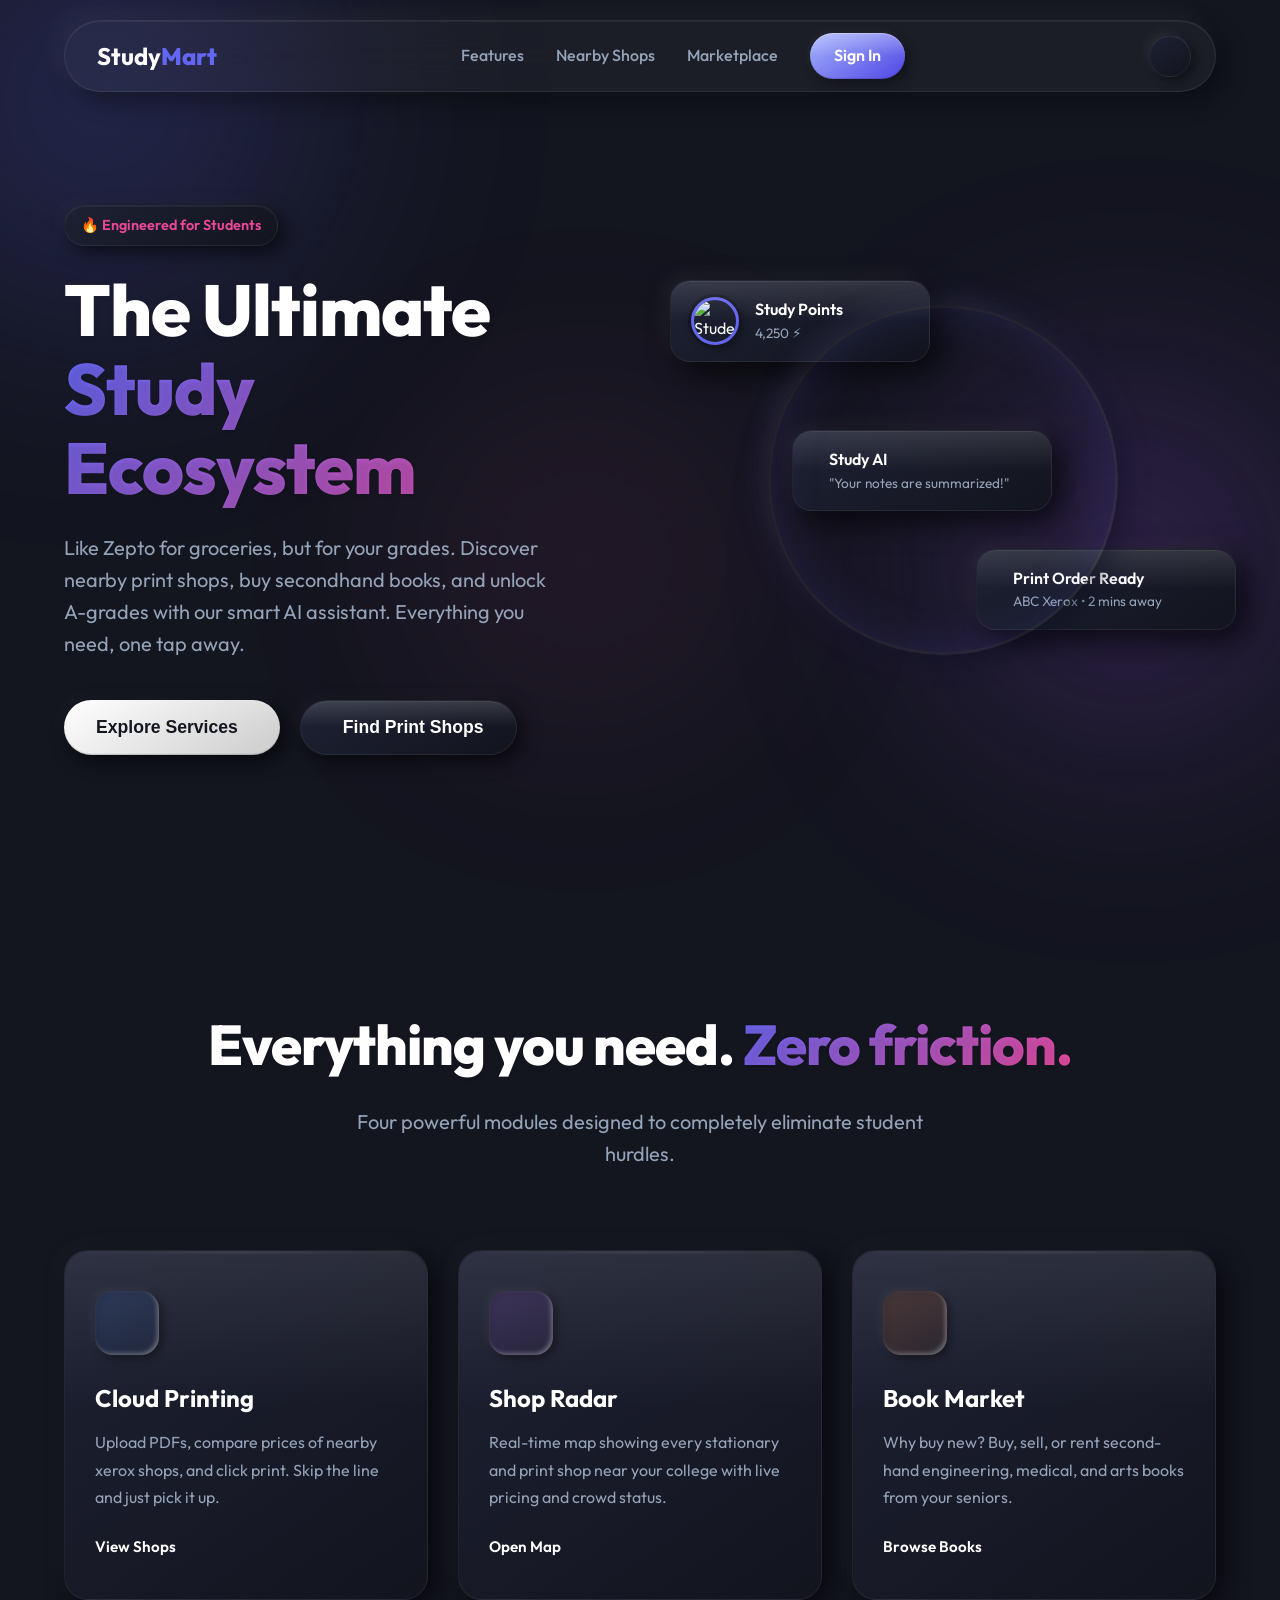
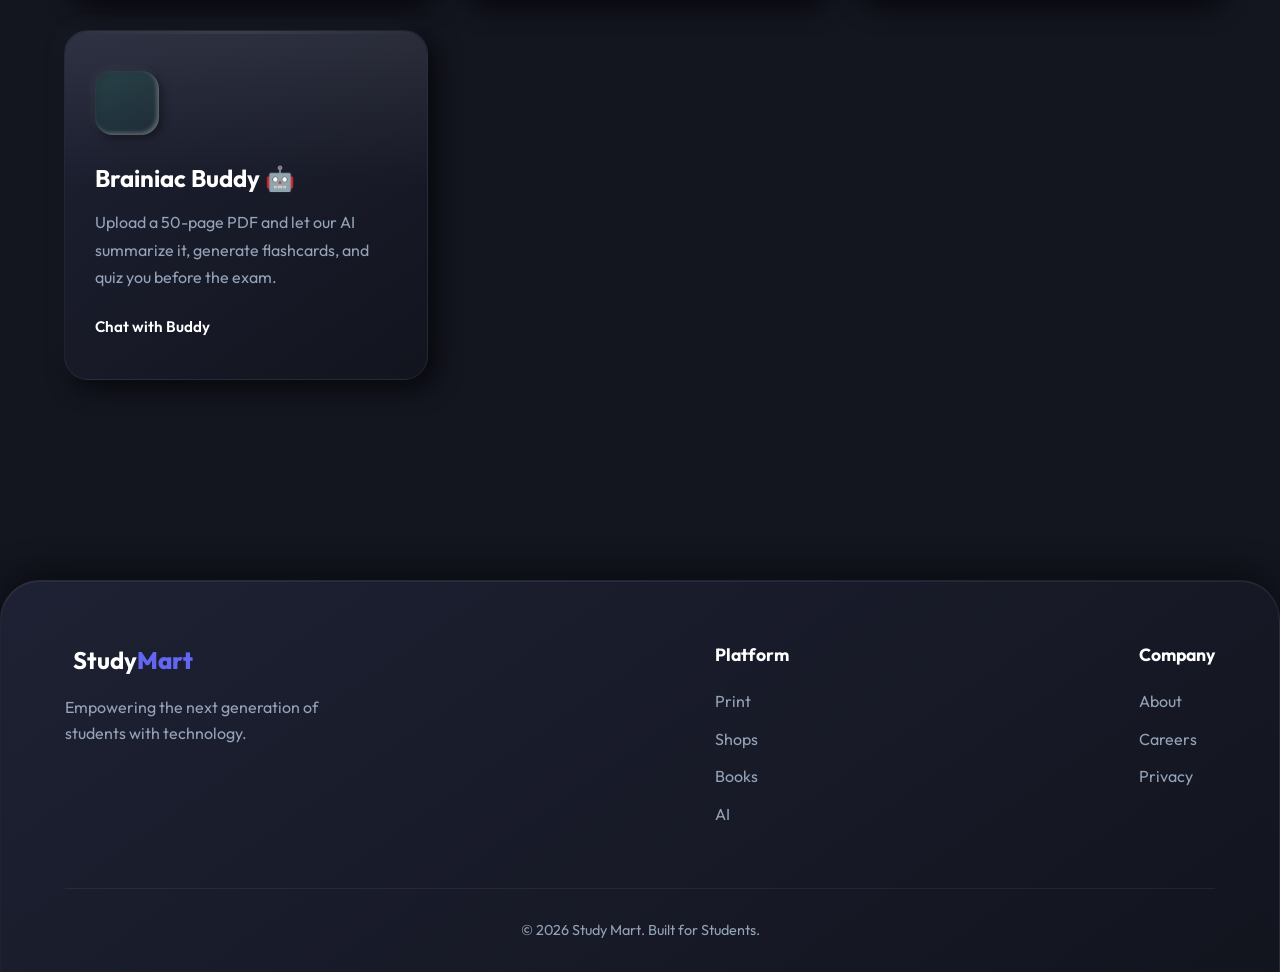
==== commit bd5c9f50: "feat: new UI design is added" ====
--- a/index.html
+++ b/index.html
@@ -39,8 +39,8 @@
                 <a href="login.html" class="btn-primary">Sign In</a>
             </div>
             <div style="display: flex; gap: 15px; align-items: center;">
-                <button class="theme-toggle glass" aria-label="Toggle Theme" style="padding: 8px; border-radius: 50%; display: flex; align-items: center; justify-content: center; cursor: pointer; color: var(--text-main); border: 1px solid var(--glass-border); background: var(--glass-bg);">
-                    <i class="ph ph-sun" style="font-size: 1.2rem;"></i>
+                <button class="theme-toggle" aria-label="Toggle Theme">
+                    <i class="ph ph-sun"></i>
                 </button>
                 <button class="mobile-toggle" aria-label="Toggle Menu">
                     <i class="ph ph-list"></i>
@@ -52,7 +52,7 @@
     <!-- Main Hero Section -->
     <header class="hero">
         <div class="hero-content scroll-reveal">
-            <div class="badge glass">🔥 Engineered for Students</div>
+            <div class="badge">🔥 Engineered for Students</div>
             <h1 class="hero-title">
                 The Ultimate <br>
                 <span class="gradient-text dynamic-word">Study Ecosystem</span>
@@ -62,7 +62,7 @@
             </p>
             <div class="hero-actions">
                 <button class="btn-glow">Explore Services <i class="ph ph-arrow-right"></i></button>
-                <button class="btn-secondary glass"><i class="ph ph-map-pin"></i> Find Print Shops</button>
+                <button class="btn-secondary"><i class="ph ph-map-pin"></i> Find Print Shops</button>
             </div>
         </div>
         
--- a/styles.css
+++ b/styles.css
@@ -1,38 +1,88 @@
 /* ==========================================================================
-   Base & Variables
+   Base & Variables — Advanced Skeuomorphic Design System
    ========================================================================== */
 :root {
-    /* Premium Light Mode (Default variables) */
-    --bg-color: #f8fafc;
+    /* Premium Light Mode (Default) */
+    --bg-color: #e8edf2;
+    --bg-surface: #dde3ea;
     --text-main: #0f172a;
     --text-muted: #475569;
 
     --primary: #4f46e5;
     --primary-glow: rgba(79, 70, 229, 0.3);
+    --primary-dark: #3730a3;
+    --primary-light: #818cf8;
     --secondary: #9333ea;
     --accent: #db2777;
 
-    --glass-bg: rgba(255, 255, 255, 0.7);
-    --glass-border: rgba(255, 255, 255, 0.4);
-    --nav-solid-bg: rgba(255, 255, 255, 0.9);
+    --glass-bg: rgba(255, 255, 255, 0.55);
+    --glass-border: rgba(255, 255, 255, 0.6);
+    --nav-solid-bg: rgba(232, 237, 242, 0.92);
+
+    /* Skeuomorphic Lighting System */
+    --skeuo-highlight: rgba(255, 255, 255, 0.9);
+    --skeuo-shadow-light: rgba(163, 177, 198, 0.6);
+    --skeuo-shadow-dark: rgba(163, 177, 198, 0.9);
+    --skeuo-inset-highlight: rgba(255, 255, 255, 0.7);
+    --skeuo-inset-shadow: rgba(174, 188, 206, 0.5);
+
+    /* Surface Materials */
+    --card-bg: linear-gradient(145deg, #f0f4f8, #d9dee4);
+    --card-border: rgba(255, 255, 255, 0.8);
+    --card-shadow-out: 8px 8px 20px rgba(163, 177, 198, 0.7), -8px -8px 20px rgba(255, 255, 255, 0.9);
+    --card-shadow-hover: 12px 12px 30px rgba(163, 177, 198, 0.8), -12px -12px 30px rgba(255, 255, 255, 1);
+    --card-shadow-inset: inset 4px 4px 10px rgba(174, 188, 206, 0.4), inset -4px -4px 10px rgba(255, 255, 255, 0.7);
+
+    /* Button Materials */
+    --btn-shadow: 6px 6px 16px rgba(163, 177, 198, 0.7), -6px -6px 16px rgba(255, 255, 255, 0.9);
+    --btn-shadow-pressed: inset 4px 4px 10px rgba(163, 177, 198, 0.6), inset -4px -4px 10px rgba(255, 255, 255, 0.5);
+
+    /* Input Materials */
+    --input-bg: var(--bg-color);
+    --input-shadow: inset 3px 3px 8px rgba(163, 177, 198, 0.5), inset -3px -3px 8px rgba(255, 255, 255, 0.8);
 
     --font-sans: 'Outfit', system-ui, -apple-system, sans-serif;
 }
 
 [data-theme="dark"] {
     /* Dark Mode Palette */
-    --bg-color: #0f111a;
+    --bg-color: #13151f;
+    --bg-surface: #181b28;
     --text-main: #ffffff;
     --text-muted: #94a3b8;
 
     --primary: #6366f1;
     --primary-glow: rgba(99, 102, 241, 0.4);
+    --primary-dark: #4f46e5;
+    --primary-light: #a5b4fc;
     --secondary: #a855f7;
     --accent: #ec4899;
 
-    --glass-bg: rgba(255, 255, 255, 0.03);
+    --glass-bg: rgba(255, 255, 255, 0.04);
     --glass-border: rgba(255, 255, 255, 0.08);
-    --nav-solid-bg: rgba(15, 17, 26, 0.9);
+    --nav-solid-bg: rgba(19, 21, 31, 0.92);
+
+    /* Skeuomorphic Lighting System (Dark) */
+    --skeuo-highlight: rgba(255, 255, 255, 0.06);
+    --skeuo-shadow-light: rgba(0, 0, 0, 0.4);
+    --skeuo-shadow-dark: rgba(0, 0, 0, 0.7);
+    --skeuo-inset-highlight: rgba(255, 255, 255, 0.05);
+    --skeuo-inset-shadow: rgba(0, 0, 0, 0.4);
+
+    /* Surface Materials (Dark) */
+    --card-bg: linear-gradient(145deg, #1e2133, #12141e);
+    --card-border: rgba(255, 255, 255, 0.06);
+    --card-shadow-out: 8px 8px 24px rgba(0, 0, 0, 0.6), -8px -8px 24px rgba(255, 255, 255, 0.03);
+    --card-shadow-hover: 14px 14px 35px rgba(0, 0, 0, 0.7), -14px -14px 35px rgba(255, 255, 255, 0.04);
+    --card-shadow-inset: inset 4px 4px 12px rgba(0, 0, 0, 0.5), inset -4px -4px 12px rgba(255, 255, 255, 0.03);
+
+    /* Button Materials (Dark) */
+    --btn-shadow: 6px 6px 18px rgba(0, 0, 0, 0.6), -6px -6px 18px rgba(255, 255, 255, 0.03);
+    --btn-shadow-pressed: inset 4px 4px 12px rgba(0, 0, 0, 0.5), inset -4px -4px 12px rgba(255, 255, 255, 0.02);
+
+    /* Input Materials (Dark) */
+    --input-bg: #0f111a;
+    --input-shadow: inset 3px 3px 8px rgba(0, 0, 0, 0.5), inset -3px -3px 8px rgba(255, 255, 255, 0.03);
 }
 
 * {
@@ -59,7 +109,7 @@
     border-radius: 50%;
     filter: blur(120px);
     z-index: -1;
-    opacity: 0.5;
+    opacity: 0.35;
     animation: drift 20s infinite alternate ease-in-out;
 }
 
@@ -87,7 +137,7 @@
     background: radial-gradient(circle, var(--accent) 0%, transparent 70%);
     top: 40%;
     left: 30%;
-    opacity: 0.3;
+    opacity: 0.2;
     animation-delay: -10s;
 }
 
@@ -102,13 +152,37 @@
 }
 
 /* ==========================================================================
-   Utilities & Layout
-   ========================================================================== */
+   Skeuomorphic Utility Classes
+   ========================================================================== */
+
+/* Raised surface — feels like an extruded physical tile */
+.skeuo-raised {
+    background: var(--card-bg);
+    border: 1px solid var(--card-border);
+    box-shadow: var(--card-shadow-out);
+    transition: box-shadow 0.4s cubic-bezier(0.25, 0.8, 0.25, 1),
+                transform 0.4s cubic-bezier(0.25, 0.8, 0.25, 1);
+}
+
+.skeuo-raised:hover {
+    box-shadow: var(--card-shadow-hover);
+}
+
+/* Inset/debossed surface — feels like a carved well */
+.skeuo-inset {
+    background: var(--bg-color);
+    box-shadow: var(--card-shadow-inset);
+    border: 1px solid transparent;
+}
+
+/* Glass with physical depth (skeuomorphic glass) */
 .glass {
     background: var(--glass-bg);
-    backdrop-filter: blur(16px);
-    -webkit-backdrop-filter: blur(16px);
+    backdrop-filter: blur(20px);
+    -webkit-backdrop-filter: blur(20px);
     border: 1px solid var(--glass-border);
+    box-shadow: var(--card-shadow-out),
+                inset 0 1px 0 var(--skeuo-highlight);
 }
 
 .gradient-text {
@@ -126,7 +200,7 @@
 }
 
 /* ==========================================================================
-   Navigation
+   Navigation — Floating Pill with 3D Depth
    ========================================================================== */
 .navbar {
     position: fixed;
@@ -138,7 +212,13 @@
     border-radius: 100px;
     z-index: 100;
     padding: 12px 24px;
-    transition: 0.3s ease;
+    transition: transform 0.4s cubic-bezier(0.4, 0, 0.2, 1),
+                background 0.3s ease,
+                box-shadow 0.3s ease;
+    /* 3D embossed pill */
+    box-shadow: 8px 8px 24px var(--skeuo-shadow-light),
+                -8px -8px 24px var(--skeuo-highlight),
+                inset 0 1px 0 var(--skeuo-highlight);
 }
 
 .nav-container {
@@ -158,6 +238,7 @@
 .logo i {
     color: var(--primary);
     font-size: 1.8rem;
+    filter: drop-shadow(0 2px 4px var(--primary-glow));
 }
 
 .logo span b {
@@ -174,23 +255,163 @@
 .nav-link {
     font-weight: 500;
     color: var(--text-muted);
+    position: relative;
+    padding: 4px 0;
+}
+
+.nav-link::after {
+    content: '';
+    position: absolute;
+    bottom: -2px;
+    left: 50%;
+    width: 0;
+    height: 2px;
+    background: var(--primary);
+    border-radius: 2px;
+    transition: width 0.3s ease, left 0.3s ease;
 }
 
 .nav-link:hover {
     color: var(--text-main);
 }
 
+.nav-link:hover::after {
+    width: 100%;
+    left: 0;
+}
+
+/* ==========================================================================
+   Buttons — Tactile 3D Skeuomorphic
+   ========================================================================== */
 .btn-primary {
-    background: linear-gradient(135deg, var(--primary), var(--secondary));
+    background: linear-gradient(145deg, var(--primary-light), var(--primary-dark));
     padding: 10px 24px;
     border-radius: 100px;
     font-weight: 600;
-    box-shadow: 0 4px 15px var(--primary-glow);
+    color: #ffffff;
+    box-shadow: 4px 4px 12px var(--skeuo-shadow-light),
+                -2px -2px 8px var(--skeuo-highlight),
+                inset 0 1px 1px rgba(255, 255, 255, 0.3),
+                inset 0 -1px 1px rgba(0, 0, 0, 0.15);
+    border: none;
+    cursor: pointer;
+    transition: all 0.25s cubic-bezier(0.25, 0.8, 0.25, 1);
+    position: relative;
+    overflow: hidden;
+}
+
+/* Glossy sheen on top */
+.btn-primary::before {
+    content: '';
+    position: absolute;
+    top: 0;
+    left: 0;
+    right: 0;
+    height: 50%;
+    background: linear-gradient(180deg, rgba(255, 255, 255, 0.25) 0%, rgba(255, 255, 255, 0) 100%);
+    border-radius: 100px 100px 0 0;
+    pointer-events: none;
 }
 
 .btn-primary:hover {
-    box-shadow: 0 6px 25px var(--primary-glow);
+    box-shadow: 6px 6px 20px var(--skeuo-shadow-dark),
+                -4px -4px 14px var(--skeuo-highlight),
+                inset 0 1px 1px rgba(255, 255, 255, 0.35),
+                inset 0 -1px 1px rgba(0, 0, 0, 0.2);
     transform: translateY(-2px);
+}
+
+.btn-primary:active {
+    box-shadow: var(--btn-shadow-pressed);
+    transform: translateY(1px);
+}
+
+.btn-glow {
+    background: linear-gradient(145deg, var(--text-main), color-mix(in srgb, var(--text-main) 80%, black));
+    color: var(--bg-color);
+    padding: 16px 32px;
+    border-radius: 100px;
+    font-weight: 700;
+    font-size: 1.1rem;
+    border: none;
+    cursor: pointer;
+    display: flex;
+    align-items: center;
+    gap: 10px;
+    transition: all 0.3s cubic-bezier(0.25, 0.8, 0.25, 1);
+    box-shadow: var(--btn-shadow),
+                inset 0 1px 1px rgba(255, 255, 255, 0.15),
+                inset 0 -1px 1px rgba(0, 0, 0, 0.2);
+    position: relative;
+    overflow: hidden;
+}
+
+.btn-glow::before {
+    content: '';
+    position: absolute;
+    top: 0;
+    left: 0;
+    right: 0;
+    height: 50%;
+    background: linear-gradient(180deg, rgba(255, 255, 255, 0.12) 0%, rgba(255, 255, 255, 0) 100%);
+    pointer-events: none;
+    border-radius: 100px 100px 0 0;
+}
+
+.btn-glow:hover {
+    transform: translateY(-3px);
+    box-shadow: 8px 8px 24px var(--skeuo-shadow-dark),
+                -8px -8px 24px var(--skeuo-highlight),
+                inset 0 1px 1px rgba(255, 255, 255, 0.2),
+                inset 0 -1px 1px rgba(0, 0, 0, 0.25);
+}
+
+.btn-glow:active {
+    transform: translateY(1px);
+    box-shadow: var(--btn-shadow-pressed);
+}
+
+.btn-secondary {
+    background: var(--card-bg);
+    color: var(--text-main);
+    padding: 16px 32px;
+    border-radius: 100px;
+    font-weight: 600;
+    font-size: 1.1rem;
+    cursor: pointer;
+    display: flex;
+    align-items: center;
+    gap: 10px;
+    transition: all 0.3s cubic-bezier(0.25, 0.8, 0.25, 1);
+    box-shadow: var(--btn-shadow),
+                inset 0 1px 0 var(--skeuo-highlight);
+    border: 1px solid var(--card-border);
+    position: relative;
+    overflow: hidden;
+}
+
+.btn-secondary::before {
+    content: '';
+    position: absolute;
+    top: 0;
+    left: 0;
+    right: 0;
+    height: 50%;
+    background: linear-gradient(180deg, rgba(255, 255, 255, 0.15) 0%, rgba(255, 255, 255, 0) 100%);
+    pointer-events: none;
+    border-radius: 100px 100px 0 0;
+}
+
+.btn-secondary:hover {
+    transform: translateY(-2px);
+    box-shadow: 8px 8px 24px var(--skeuo-shadow-dark),
+                -8px -8px 24px var(--skeuo-highlight),
+                inset 0 1px 0 var(--skeuo-highlight);
+}
+
+.btn-secondary:active {
+    transform: translateY(1px);
+    box-shadow: var(--btn-shadow-pressed);
 }
 
 .mobile-toggle {
@@ -229,7 +450,11 @@
     font-weight: 600;
     color: var(--accent);
     margin-bottom: 24px;
-    border-color: rgba(236, 72, 153, 0.3);
+    /* Skeuomorphic embossed badge */
+    box-shadow: var(--btn-shadow),
+                inset 0 1px 0 var(--skeuo-highlight);
+    border: 1px solid var(--card-border);
+    background: var(--card-bg);
 }
 
 .hero-title {
@@ -238,6 +463,8 @@
     margin-bottom: 24px;
     font-weight: 800;
     letter-spacing: -1px;
+    /* Subtle text shadow for 3D depth */
+    text-shadow: 0 2px 4px rgba(0, 0, 0, 0.1);
 }
 
 .hero-subtitle {
@@ -253,47 +480,8 @@
     gap: 20px;
 }
 
-.btn-glow {
-    background: var(--text-main);
-    color: var(--bg-color);
-    padding: 16px 32px;
-    border-radius: 100px;
-    font-weight: 700;
-    font-size: 1.1rem;
-    border: none;
-    cursor: pointer;
-    display: flex;
-    align-items: center;
-    gap: 10px;
-    transition: 0.3s ease;
-    box-shadow: 0 0 20px rgba(255, 255, 255, 0.2);
-}
-
-.btn-glow:hover {
-    transform: translateY(-3px);
-    box-shadow: 0 0 30px rgba(255, 255, 255, 0.4);
-}
-
-.btn-secondary {
-    background: transparent;
-    color: var(--text-main);
-    padding: 16px 32px;
-    border-radius: 100px;
-    font-weight: 600;
-    font-size: 1.1rem;
-    cursor: pointer;
-    display: flex;
-    align-items: center;
-    gap: 10px;
-    transition: 0.3s ease;
-}
-
-.btn-secondary:hover {
-    background: rgba(255, 255, 255, 0.1);
-}
-
-/* ==========================================================================
-   Hero Visual / Interactive Cards
+/* ==========================================================================
+   Hero Visual / Interactive Cards — 3D Floating Tokens
    ========================================================================== */
 .hero-visual {
     flex: 1;
@@ -309,20 +497,30 @@
     width: 350px;
     height: 350px;
     border-radius: 50%;
-    border: 2px solid rgba(255, 255, 255, 0.1);
-    box-shadow: inset 0 0 50px rgba(99, 102, 241, 0.2);
+    /* Skeuomorphic ring with inner & outer shadow */
+    border: 3px solid var(--card-border);
+    box-shadow: inset 0 0 50px rgba(99, 102, 241, 0.15),
+                0 0 40px rgba(99, 102, 241, 0.1),
+                8px 8px 24px var(--skeuo-shadow-light),
+                -8px -8px 24px var(--skeuo-highlight);
     animation: pulse 4s infinite alternate;
 }
 
 @keyframes pulse {
     0% {
         transform: scale(1);
-        box-shadow: inset 0 0 50px rgba(99, 102, 241, 0.2);
+        box-shadow: inset 0 0 50px rgba(99, 102, 241, 0.15),
+                    0 0 40px rgba(99, 102, 241, 0.1),
+                    8px 8px 24px var(--skeuo-shadow-light),
+                    -8px -8px 24px var(--skeuo-highlight);
     }
 
     100% {
         transform: scale(1.05);
-        box-shadow: inset 0 0 80px rgba(168, 85, 247, 0.4);
+        box-shadow: inset 0 0 80px rgba(168, 85, 247, 0.3),
+                    0 0 60px rgba(168, 85, 247, 0.15),
+                    12px 12px 30px var(--skeuo-shadow-dark),
+                    -12px -12px 30px var(--skeuo-highlight);
         border-color: rgba(255, 255, 255, 0.3);
     }
 }
@@ -330,20 +528,44 @@
 .floating-card {
     position: absolute;
     padding: 16px 20px;
-    border-radius: 16px;
+    border-radius: 20px;
     display: flex;
     align-items: center;
     gap: 16px;
     min-width: 260px;
     animation: float 6s infinite ease-in-out;
-    box-shadow: 0 20px 40px rgba(0, 0, 0, 0.5);
-    transition: 0.3s ease;
+    /* Heavy 3D extrusion — like a credit card floating in space */
+    box-shadow: 10px 10px 30px var(--skeuo-shadow-dark),
+                -6px -6px 20px var(--skeuo-highlight),
+                inset 0 1px 0 var(--skeuo-highlight),
+                inset 0 -1px 0 rgba(0, 0, 0, 0.05);
+    transition: all 0.4s cubic-bezier(0.25, 0.8, 0.25, 1);
     cursor: pointer;
+    background: var(--card-bg);
+    border: 1px solid var(--card-border);
+    transform-style: preserve-3d;
+    perspective: 800px;
+}
+
+.floating-card::before {
+    content: '';
+    position: absolute;
+    top: 0;
+    left: 0;
+    right: 0;
+    height: 50%;
+    background: linear-gradient(180deg, rgba(255, 255, 255, 0.12) 0%, transparent 100%);
+    border-radius: 20px 20px 0 0;
+    pointer-events: none;
 }
 
 .floating-card:hover {
     transform: scale(1.05) translateY(-5px) !important;
     border-color: rgba(255, 255, 255, 0.3);
+    box-shadow: 14px 14px 40px var(--skeuo-shadow-dark),
+                -8px -8px 24px var(--skeuo-highlight),
+                inset 0 1px 0 var(--skeuo-highlight),
+                0 0 20px var(--primary-glow);
 }
 
 .user-card {
@@ -369,12 +591,16 @@
     width: 48px;
     height: 48px;
     border-radius: 50%;
-    border: 2px solid var(--primary);
+    border: 3px solid var(--primary);
+    /* Inset ring shadow for the avatar */
+    box-shadow: 0 0 0 3px var(--bg-color),
+                3px 3px 8px var(--skeuo-shadow-light);
 }
 
 .floating-card i {
     font-size: 2rem;
     color: var(--secondary);
+    filter: drop-shadow(0 2px 4px rgba(147, 51, 234, 0.3));
 }
 
 .card-info {
@@ -407,7 +633,7 @@
 }
 
 /* ==========================================================================
-   Services Grid
+   Services Grid — Embossed Physical Tiles
    ========================================================================== */
 .services-section {
     padding: 100px 5%;
@@ -427,6 +653,7 @@
     font-weight: 800;
     margin-bottom: 16px;
     letter-spacing: -1px;
+    text-shadow: 0 2px 4px rgba(0, 0, 0, 0.08);
 }
 
 .section-header p {
@@ -445,65 +672,86 @@
 .service-card {
     padding: 40px 30px;
     border-radius: 24px;
-    background: linear-gradient(180deg, rgba(255, 255, 255, 0.03) 0%, rgba(255, 255, 255, 0.01) 100%);
-    border: 1px solid var(--glass-border);
-    transition: 0.4s cubic-bezier(0.175, 0.885, 0.32, 1.275);
+    /* Skeuomorphic raised tile */
+    background: var(--card-bg);
+    border: 1px solid var(--card-border);
+    box-shadow: var(--card-shadow-out);
+    transition: all 0.4s cubic-bezier(0.175, 0.885, 0.32, 1.275);
     position: relative;
     overflow: hidden;
 }
 
+/* Glossy highlight at the top of each card */
 .service-card::before {
     content: '';
     position: absolute;
     top: 0;
     left: 0;
     right: 0;
-    height: 2px;
-    background: linear-gradient(90deg, transparent, var(--glass-border), transparent);
-    opacity: 0;
+    height: 3px;
+    background: linear-gradient(90deg, transparent, var(--skeuo-highlight), transparent);
+    opacity: 1;
     transition: 0.4s ease;
+}
+
+/* Inner gloss overlay */
+.service-card::after {
+    content: '';
+    position: absolute;
+    top: 0;
+    left: 0;
+    right: 0;
+    height: 45%;
+    background: linear-gradient(180deg, rgba(255, 255, 255, 0.08) 0%, transparent 100%);
+    pointer-events: none;
+    border-radius: 24px 24px 0 0;
 }
 
 .service-card:hover {
     transform: translateY(-10px);
-    background: rgba(255, 255, 255, 0.05);
-    border-color: rgba(255, 255, 255, 0.2);
-    box-shadow: 0 20px 40px rgba(0, 0, 0, 0.4);
+    box-shadow: var(--card-shadow-hover);
+    border-color: rgba(255, 255, 255, 0.3);
 }
 
 .service-card:hover::before {
-    opacity: 1;
     background: linear-gradient(90deg, transparent, var(--primary), transparent);
 }
 
 .service-icon {
-    width: 60px;
-    height: 60px;
-    border-radius: 16px;
+    width: 64px;
+    height: 64px;
+    border-radius: 18px;
     display: flex;
     align-items: center;
     justify-content: center;
     font-size: 2rem;
     margin-bottom: 24px;
+    position: relative;
+    z-index: 1;
+    /* Skeuomorphic icon well — slightly inset */
+    box-shadow: inset 3px 3px 6px rgba(0, 0, 0, 0.1),
+                inset -2px -2px 4px rgba(255, 255, 255, 0.3),
+                3px 3px 8px var(--skeuo-shadow-light),
+                -3px -3px 8px var(--skeuo-highlight);
 }
 
 .wrapper-blue {
-    background: rgba(59, 130, 246, 0.1);
+    background: linear-gradient(145deg, rgba(59, 130, 246, 0.15), rgba(59, 130, 246, 0.05));
     color: #3b82f6;
 }
 
 .wrapper-purple {
-    background: rgba(168, 85, 247, 0.1);
+    background: linear-gradient(145deg, rgba(168, 85, 247, 0.15), rgba(168, 85, 247, 0.05));
     color: #a855f7;
 }
 
 .wrapper-orange {
-    background: rgba(249, 115, 22, 0.1);
+    background: linear-gradient(145deg, rgba(249, 115, 22, 0.15), rgba(249, 115, 22, 0.05));
     color: #f97316;
 }
 
 .wrapper-green {
-    background: rgba(16, 185, 129, 0.1);
+    background: linear-gradient(145deg, rgba(16, 185, 129, 0.15), rgba(16, 185, 129, 0.05));
     color: #10b981;
 }
 
@@ -511,6 +759,8 @@
     font-size: 1.5rem;
     margin-bottom: 12px;
     font-weight: 700;
+    position: relative;
+    z-index: 1;
 }
 
 .service-card p {
@@ -518,6 +768,8 @@
     font-size: 1rem;
     margin-bottom: 24px;
     line-height: 1.7;
+    position: relative;
+    z-index: 1;
 }
 
 .service-link {
@@ -527,6 +779,8 @@
     font-weight: 600;
     color: var(--text-main);
     font-size: 0.95rem;
+    position: relative;
+    z-index: 1;
 }
 
 .service-link i {
@@ -539,13 +793,18 @@
 }
 
 /* ==========================================================================
-   Footer
+   Footer — Raised Surface
    ========================================================================== */
 .footer {
     margin-top: 100px;
     border-radius: 40px 40px 0 0;
     border-bottom: none;
     padding: 60px 5% 30px;
+    background: var(--card-bg);
+    border: 1px solid var(--card-border);
+    border-bottom: none;
+    box-shadow: 0 -10px 30px var(--skeuo-shadow-light),
+                inset 0 1px 0 var(--skeuo-highlight);
 }
 
 .footer-content {
@@ -589,7 +848,7 @@
 .footer-bottom {
     text-align: center;
     color: var(--text-muted);
-    border-top: 1px solid var(--glass-border);
+    border-top: 1px solid var(--card-border);
     padding-top: 30px;
     font-size: 0.9rem;
 }
@@ -604,14 +863,10 @@
 /* ==========================================================================
    Navbar Scroll Transition
    ========================================================================== */
-.navbar {
-    transition: transform 0.4s cubic-bezier(0.4, 0, 0.2, 1),
-                background 0.3s ease,
-                box-shadow 0.3s ease;
-}
-
 .navbar-scrolled {
-    box-shadow: 0 8px 32px rgba(0, 0, 0, 0.2);
+    box-shadow: 10px 10px 30px var(--skeuo-shadow-dark),
+                -8px -8px 24px var(--skeuo-highlight),
+                inset 0 1px 0 var(--skeuo-highlight);
     backdrop-filter: blur(24px);
     -webkit-backdrop-filter: blur(24px);
 }
@@ -674,11 +929,11 @@
         background: var(--nav-solid-bg);
         backdrop-filter: blur(24px);
         -webkit-backdrop-filter: blur(24px);
-        border: 1px solid var(--glass-border);
+        border: 1px solid var(--card-border);
         border-radius: 20px;
         padding: 20px;
         gap: 16px;
-        box-shadow: 0 20px 40px rgba(0, 0, 0, 0.3);
+        box-shadow: var(--card-shadow-out);
         animation: menuSlideDown 0.3s cubic-bezier(0.16, 1, 0.3, 1);
     }
 }
@@ -803,4 +1058,246 @@
         max-width: 100%;
         margin: 0 auto;
     }
+}
+
+/* ==========================================================================
+   Skeuomorphic Form Inputs (shared across login/register/AI pages)
+   ========================================================================== */
+.skeuo-input {
+    width: 100%;
+    padding: 14px 18px;
+    background: var(--input-bg);
+    border: 1px solid var(--card-border);
+    border-radius: 14px;
+    color: var(--text-main);
+    font-family: inherit;
+    font-size: 1rem;
+    transition: all 0.3s ease;
+    /* Debossed / carved input well */
+    box-shadow: var(--input-shadow);
+}
+
+.skeuo-input:focus {
+    outline: none;
+    border-color: var(--primary);
+    box-shadow: var(--input-shadow),
+                0 0 0 3px var(--primary-glow);
+}
+
+.skeuo-input::placeholder {
+    color: var(--text-muted);
+    opacity: 0.6;
+}
+
+/* ==========================================================================
+   Skeuomorphic Auth Card (shared by login/register)
+   ========================================================================== */
+.skeuo-auth-card {
+    width: 100%;
+    max-width: 460px;
+    padding: 44px;
+    border-radius: 28px;
+    background: var(--card-bg);
+    border: 1px solid var(--card-border);
+    box-shadow: var(--card-shadow-out);
+    position: relative;
+    overflow: hidden;
+}
+
+.skeuo-auth-card::before {
+    content: '';
+    position: absolute;
+    top: 0;
+    left: 0;
+    right: 0;
+    height: 50%;
+    background: linear-gradient(180deg, rgba(255, 255, 255, 0.08) 0%, transparent 100%);
+    pointer-events: none;
+    border-radius: 28px 28px 0 0;
+}
+
+/* ==========================================================================
+   Skeuomorphic Book Card
+   ========================================================================== */
+.skeuo-book-card {
+    border-radius: 22px;
+    overflow: hidden;
+    display: flex;
+    flex-direction: column;
+    background: var(--card-bg);
+    border: 1px solid var(--card-border);
+    box-shadow: var(--card-shadow-out);
+    transition: all 0.4s cubic-bezier(0.175, 0.885, 0.32, 1.275);
+    position: relative;
+}
+
+.skeuo-book-card::after {
+    content: '';
+    position: absolute;
+    top: 0;
+    left: 0;
+    right: 0;
+    height: 40%;
+    background: linear-gradient(180deg, rgba(255, 255, 255, 0.06) 0%, transparent 100%);
+    pointer-events: none;
+    border-radius: 22px 22px 0 0;
+}
+
+.skeuo-book-card:hover {
+    transform: translateY(-8px);
+    box-shadow: var(--card-shadow-hover);
+}
+
+/* ==========================================================================
+   Skeuomorphic Filter / Chip Buttons
+   ========================================================================== */
+.skeuo-chip {
+    background: var(--card-bg);
+    border: 1px solid var(--card-border);
+    color: var(--text-main);
+    padding: 10px 22px;
+    border-radius: 100px;
+    cursor: pointer;
+    font-weight: 500;
+    font-family: inherit;
+    font-size: 0.95rem;
+    transition: all 0.3s ease;
+    box-shadow: 4px 4px 10px var(--skeuo-shadow-light),
+                -4px -4px 10px var(--skeuo-highlight);
+}
+
+.skeuo-chip:hover {
+    box-shadow: 6px 6px 16px var(--skeuo-shadow-dark),
+                -6px -6px 16px var(--skeuo-highlight);
+    transform: translateY(-1px);
+}
+
+.skeuo-chip.active {
+    background: linear-gradient(145deg, var(--primary-light), var(--primary-dark));
+    color: white;
+    border-color: transparent;
+    box-shadow: var(--btn-shadow-pressed),
+                0 0 12px var(--primary-glow);
+}
+
+/* ==========================================================================
+   Skeuomorphic Chat Container (AI page)
+   ========================================================================== */
+.skeuo-chat {
+    border-radius: 28px;
+    overflow: hidden;
+    background: var(--card-bg);
+    border: 1px solid var(--card-border);
+    box-shadow: var(--card-shadow-out);
+    position: relative;
+}
+
+.skeuo-chat::before {
+    content: '';
+    position: absolute;
+    top: 0;
+    left: 0;
+    right: 0;
+    height: 3px;
+    background: linear-gradient(90deg, var(--primary), var(--secondary), var(--accent));
+    z-index: 5;
+}
+
+/* ==========================================================================
+   Skeuomorphic Buy / Action Button
+   ========================================================================== */
+.skeuo-action-btn {
+    margin-top: 24px;
+    width: 100%;
+    padding: 13px;
+    border-radius: 14px;
+    border: 1px solid var(--card-border);
+    background: var(--card-bg);
+    color: var(--primary);
+    font-weight: 600;
+    font-size: 1rem;
+    cursor: pointer;
+    font-family: inherit;
+    transition: all 0.3s ease;
+    box-shadow: 4px 4px 10px var(--skeuo-shadow-light),
+                -4px -4px 10px var(--skeuo-highlight),
+                inset 0 1px 0 var(--skeuo-highlight);
+    position: relative;
+    overflow: hidden;
+}
+
+.skeuo-action-btn::before {
+    content: '';
+    position: absolute;
+    top: 0;
+    left: 0;
+    right: 0;
+    height: 50%;
+    background: linear-gradient(180deg, rgba(255, 255, 255, 0.1) 0%, transparent 100%);
+    pointer-events: none;
+    border-radius: 14px 14px 0 0;
+}
+
+.skeuo-action-btn:hover {
+    background: linear-gradient(145deg, var(--primary-light), var(--primary-dark));
+    color: white;
+    box-shadow: var(--btn-shadow-pressed),
+                0 0 12px var(--primary-glow);
+}
+
+.skeuo-action-btn:active {
+    transform: translateY(1px);
+    box-shadow: var(--btn-shadow-pressed);
+}
+
+/* ==========================================================================
+   Skeuomorphic Price Badge
+   ========================================================================== */
+.skeuo-price-badge {
+    position: absolute;
+    top: 16px;
+    right: 16px;
+    background: linear-gradient(145deg, rgba(0, 0, 0, 0.7), rgba(0, 0, 0, 0.5));
+    color: white;
+    padding: 6px 14px;
+    border-radius: 100px;
+    font-weight: 700;
+    backdrop-filter: blur(8px);
+    box-shadow: 2px 2px 6px rgba(0, 0, 0, 0.4),
+                inset 0 1px 0 rgba(255, 255, 255, 0.15);
+}
+
+/* ==========================================================================
+   Theme Toggle — Skeuomorphic Round Button
+   ========================================================================== */
+.theme-toggle {
+    width: 42px;
+    height: 42px;
+    border-radius: 50%;
+    display: flex;
+    align-items: center;
+    justify-content: center;
+    cursor: pointer;
+    color: var(--text-main);
+    border: 1px solid var(--card-border);
+    background: var(--card-bg);
+    box-shadow: 4px 4px 10px var(--skeuo-shadow-light),
+                -4px -4px 10px var(--skeuo-highlight),
+                inset 0 1px 0 var(--skeuo-highlight);
+    transition: all 0.3s ease;
+    padding: 0;
+}
+
+.theme-toggle:hover {
+    box-shadow: 6px 6px 14px var(--skeuo-shadow-dark),
+                -6px -6px 14px var(--skeuo-highlight),
+                inset 0 1px 0 var(--skeuo-highlight);
+}
+
+.theme-toggle:active {
+    box-shadow: var(--btn-shadow-pressed);
+}
+
+.theme-toggle i {
+    font-size: 1.2rem;
 }
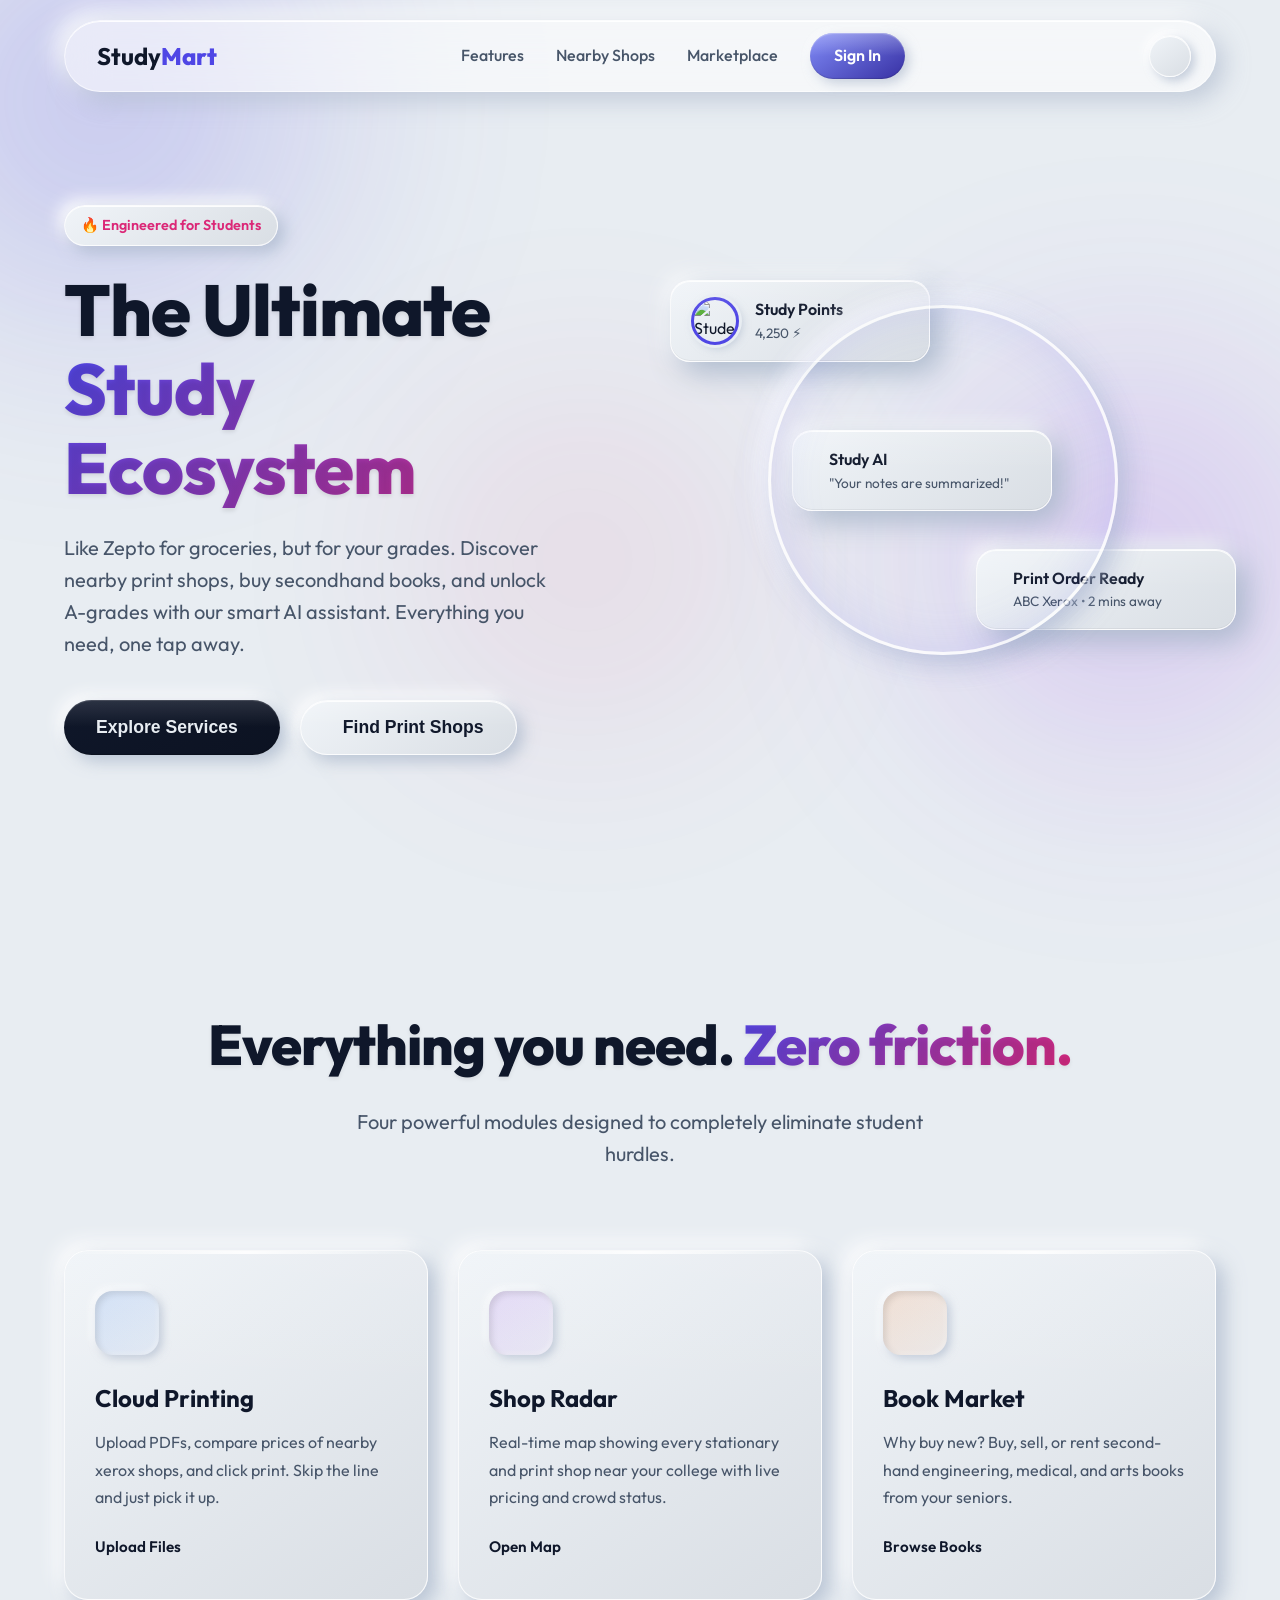
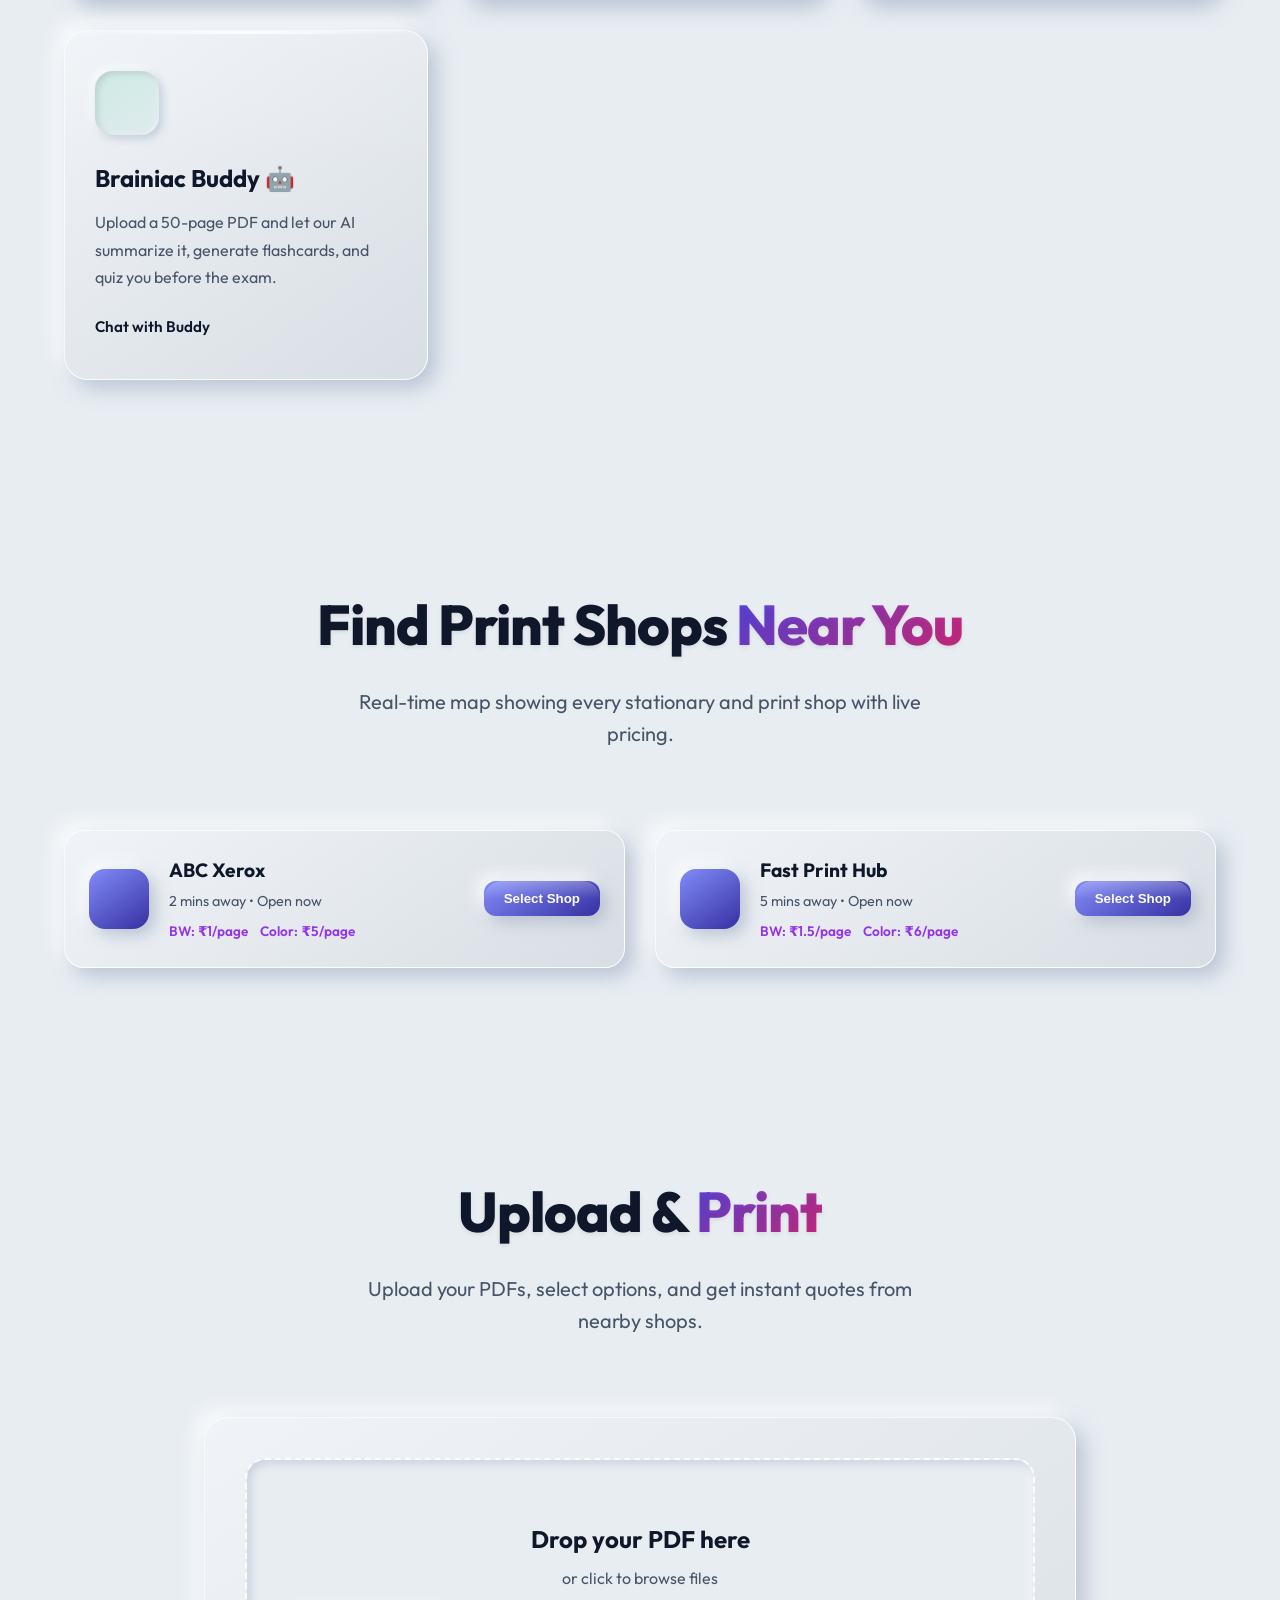
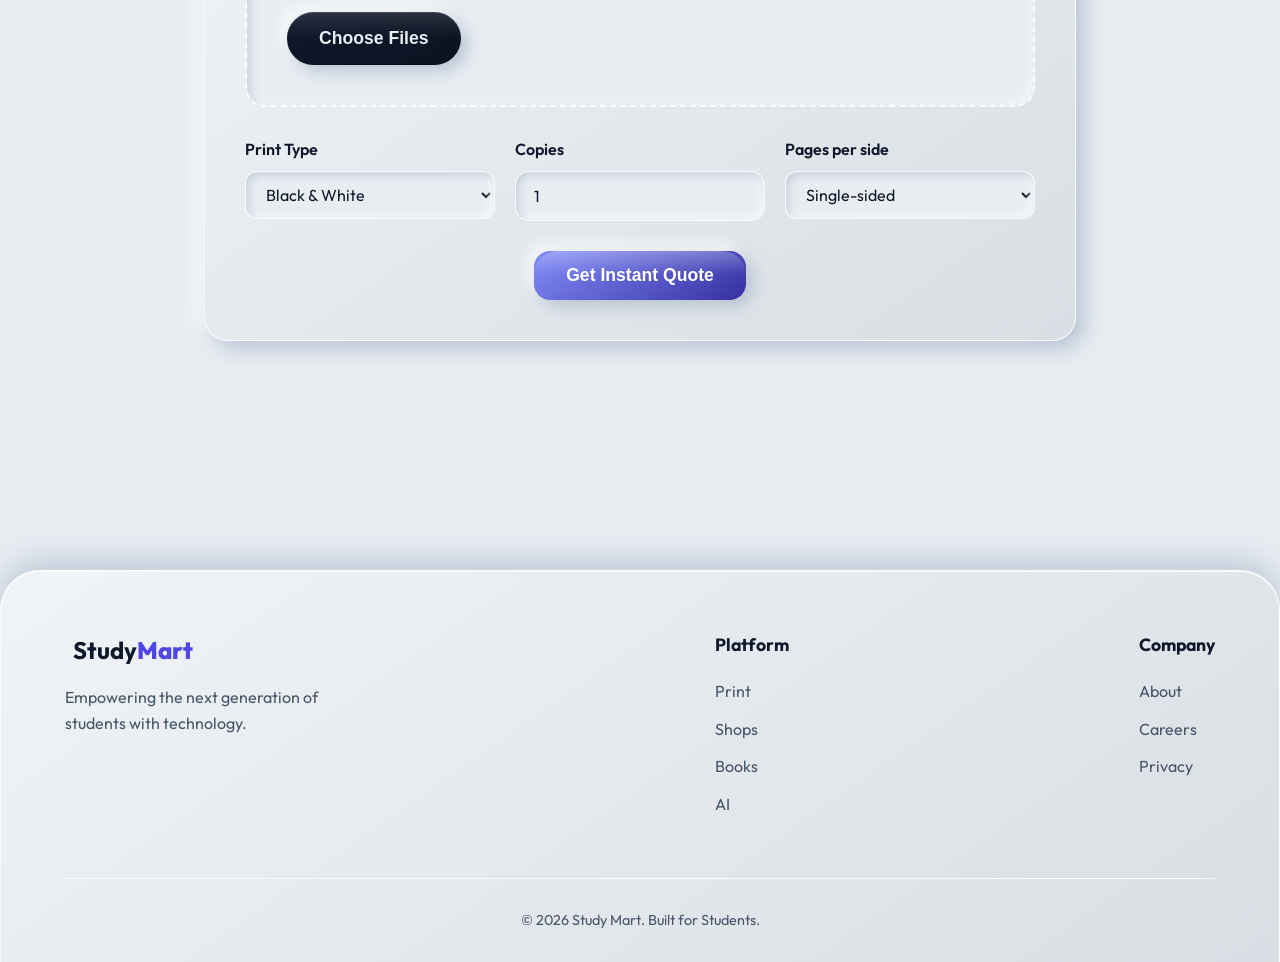
==== commit c6b7fd50: "feat: Added new features like calculater and more." ====
--- a/index.html
+++ b/index.html
@@ -11,14 +11,17 @@
     <link href="https://fonts.googleapis.com/css2?family=Outfit:wght@300;400;500;600;700;800&display=swap" rel="stylesheet">
     <!-- Phosphor Icons for UI -->
     <script src="https://unpkg.com/@phosphor-icons/web"></script>
+    <!-- Leaflet for Maps - Temporarily disabled for testing -->
+    <!-- <link rel="stylesheet" href="https://unpkg.com/leaflet@1.9.4/dist/leaflet.css" />
+    <script src="https://unpkg.com/leaflet@1.9.4/dist/leaflet.js"></script> -->
     <link rel="stylesheet" href="styles.css">
+    <script>
+        // Apply saved theme immediately to prevent flash
+        const savedTheme = localStorage.getItem('study-mart-theme') || 'light'; // Changed to light as default
+        document.documentElement.setAttribute('data-theme', savedTheme);
+    </script>
 </head>
 <body>
-    <script>
-        // Apply saved theme immediately to prevent flash
-        const savedTheme = localStorage.getItem('study-mart-theme') || 'dark';
-        document.documentElement.setAttribute('data-theme', savedTheme);
-    </script>
 
     <!-- Animated background nodes -->
     <div class="bg-orb orb-1"></div>
@@ -40,7 +43,7 @@
             </div>
             <div style="display: flex; gap: 15px; align-items: center;">
                 <button class="theme-toggle" aria-label="Toggle Theme">
-                    <i class="ph ph-sun"></i>
+                    <i class="ph ph-moon"></i>
                 </button>
                 <button class="mobile-toggle" aria-label="Toggle Menu">
                     <i class="ph ph-list"></i>
@@ -108,7 +111,7 @@
                 </div>
                 <h3>Cloud Printing</h3>
                 <p>Upload PDFs, compare prices of nearby xerox shops, and click print. Skip the line and just pick it up.</p>
-                <a href="#" class="service-link">View Shops <i class="ph-bold ph-caret-right"></i></a>
+                <a href="#print-upload" class="service-link">Upload Files <i class="ph-bold ph-caret-right"></i></a>
             </div>
 
             <!-- Shop Finder -->
@@ -118,7 +121,7 @@
                 </div>
                 <h3>Shop Radar</h3>
                 <p>Real-time map showing every stationary and print shop near your college with live pricing and crowd status.</p>
-                <a href="#" class="service-link">Open Map <i class="ph-bold ph-caret-right"></i></a>
+                <a href="#shop-finder" class="service-link">Open Map <i class="ph-bold ph-caret-right"></i></a>
             </div>
 
             <!-- Book Marketplace -->
@@ -139,6 +142,98 @@
                 <h3>Brainiac Buddy 🤖</h3>
                 <p>Upload a 50-page PDF and let our AI summarize it, generate flashcards, and quiz you before the exam.</p>
                 <a href="ai.html" class="service-link">Chat with Buddy <i class="ph-bold ph-caret-right"></i></a>
+            </div>
+        </div>
+    </section>
+
+    <!-- Shop Finder Section -->
+    <section id="shop-finder" class="shop-finder-section">
+        <div class="section-header scroll-reveal">
+            <h2>Find Print Shops <span class="gradient-text">Near You</span></h2>
+            <p>Real-time map showing every stationary and print shop with live pricing.</p>
+        </div>
+        
+        <div class="map-container glass scroll-reveal" data-delay="200" style="display: none;">
+            <div id="map" style="height: 500px; border-radius: 20px;"></div>
+        </div>
+        
+        <div class="shops-list scroll-reveal" data-delay="400">
+            <div class="shops-grid">
+                <!-- Sample shops - will be populated dynamically -->
+                <div class="shop-card glass-hover">
+                    <div class="shop-icon">
+                        <i class="ph-fill ph-storefront"></i>
+                    </div>
+                    <div class="shop-info">
+                        <h3>ABC Xerox</h3>
+                        <p>2 mins away • Open now</p>
+                        <div class="shop-prices">
+                            <span>BW: ₹1/page</span>
+                            <span>Color: ₹5/page</span>
+                        </div>
+                    </div>
+                    <button class="btn-primary">Select Shop</button>
+                </div>
+                
+                <div class="shop-card glass-hover">
+                    <div class="shop-icon">
+                        <i class="ph-fill ph-printer"></i>
+                    </div>
+                    <div class="shop-info">
+                        <h3>Fast Print Hub</h3>
+                        <p>5 mins away • Open now</p>
+                        <div class="shop-prices">
+                            <span>BW: ₹1.5/page</span>
+                            <span>Color: ₹6/page</span>
+                        </div>
+                    </div>
+                    <button class="btn-primary">Select Shop</button>
+                </div>
+            </div>
+        </div>
+    </section>
+
+    <!-- Print Upload Section -->
+    <section id="print-upload" class="print-upload-section">
+        <div class="section-header scroll-reveal">
+            <h2>Upload & <span class="gradient-text">Print</span></h2>
+            <p>Upload your PDFs, select options, and get instant quotes from nearby shops.</p>
+        </div>
+        
+        <div class="upload-container glass scroll-reveal" data-delay="200">
+            <div class="upload-area">
+                <div class="upload-icon">
+                    <i class="ph-fill ph-cloud-arrow-up"></i>
+                </div>
+                <h3>Drop your PDF here</h3>
+                <p>or click to browse files</p>
+                <input type="file" id="file-input" accept=".pdf" multiple style="display: none;">
+                <button class="btn-glow" onclick="document.getElementById('file-input').click()">Choose Files</button>
+            </div>
+            
+            <div class="upload-options">
+                <div class="option-group">
+                    <label>Print Type</label>
+                    <select class="skeuo-select">
+                        <option>Black & White</option>
+                        <option>Color</option>
+                    </select>
+                </div>
+                <div class="option-group">
+                    <label>Copies</label>
+                    <input type="number" class="skeuo-input" value="1" min="1">
+                </div>
+                <div class="option-group">
+                    <label>Pages per side</label>
+                    <select class="skeuo-select">
+                        <option>Single-sided</option>
+                        <option>Double-sided</option>
+                    </select>
+                </div>
+            </div>
+            
+            <div class="upload-actions">
+                <button class="btn-primary" id="get-quote-btn">Get Instant Quote</button>
             </div>
         </div>
     </section>
--- a/styles.css
+++ b/styles.css
@@ -793,6 +793,214 @@
 }
 
 /* ==========================================================================
+   Shop Finder Section
+   ========================================================================== */
+.shop-finder-section {
+    padding: 100px 5%;
+    max-width: 1400px;
+    margin: 0 auto;
+    position: relative;
+    z-index: 10;
+}
+
+.map-container {
+    margin: 40px 0 60px;
+    border-radius: 24px;
+    overflow: hidden;
+    box-shadow: var(--card-shadow-out);
+    border: 1px solid var(--card-border);
+}
+
+.shops-list {
+    margin-top: 40px;
+}
+
+.shops-grid {
+    display: grid;
+    grid-template-columns: repeat(auto-fit, minmax(350px, 1fr));
+    gap: 30px;
+}
+
+.shop-card {
+    display: flex;
+    align-items: center;
+    gap: 20px;
+    padding: 24px;
+    border-radius: 20px;
+    background: var(--card-bg);
+    border: 1px solid var(--card-border);
+    box-shadow: var(--card-shadow-out);
+    transition: all 0.3s ease;
+}
+
+.shop-card:hover {
+    transform: translateY(-5px);
+    box-shadow: var(--card-shadow-hover);
+}
+
+.shop-icon {
+    width: 60px;
+    height: 60px;
+    border-radius: 16px;
+    background: linear-gradient(145deg, var(--primary-light), var(--primary-dark));
+    display: flex;
+    align-items: center;
+    justify-content: center;
+    font-size: 1.5rem;
+    color: white;
+    box-shadow: var(--btn-shadow);
+}
+
+.shop-info h3 {
+    font-size: 1.2rem;
+    font-weight: 700;
+    margin-bottom: 4px;
+}
+
+.shop-info p {
+    color: var(--text-muted);
+    font-size: 0.9rem;
+    margin-bottom: 8px;
+}
+
+.shop-prices {
+    display: flex;
+    gap: 12px;
+    font-size: 0.85rem;
+    color: var(--secondary);
+    font-weight: 600;
+}
+
+.shop-card button {
+    margin-left: auto;
+    padding: 10px 20px;
+    border-radius: 12px;
+    border: none;
+    background: linear-gradient(145deg, var(--primary-light), var(--primary-dark));
+    color: white;
+    font-weight: 600;
+    cursor: pointer;
+    box-shadow: var(--btn-shadow);
+    transition: all 0.2s ease;
+}
+
+.shop-card button:hover {
+    box-shadow: var(--btn-shadow-pressed);
+    transform: translateY(1px);
+}
+
+/* ==========================================================================
+   Print Upload Section
+   ========================================================================== */
+.print-upload-section {
+    padding: 100px 5%;
+    max-width: 1000px;
+    margin: 0 auto;
+    position: relative;
+    z-index: 10;
+}
+
+.upload-container {
+    margin-top: 40px;
+    padding: 40px;
+    border-radius: 24px;
+    background: var(--card-bg);
+    border: 1px solid var(--card-border);
+    box-shadow: var(--card-shadow-out);
+}
+
+.upload-area {
+    text-align: center;
+    padding: 40px;
+    border: 2px dashed var(--card-border);
+    border-radius: 20px;
+    background: var(--input-bg);
+    box-shadow: var(--input-shadow);
+    transition: all 0.3s ease;
+    margin-bottom: 30px;
+}
+
+.upload-area:hover {
+    border-color: var(--primary);
+    background: linear-gradient(145deg, rgba(79, 70, 229, 0.05), rgba(79, 70, 229, 0.02));
+}
+
+.upload-icon {
+    font-size: 4rem;
+    color: var(--primary);
+    margin-bottom: 20px;
+    filter: drop-shadow(0 2px 4px rgba(79, 70, 229, 0.3));
+}
+
+.upload-area h3 {
+    font-size: 1.5rem;
+    margin-bottom: 8px;
+}
+
+.upload-area p {
+    color: var(--text-muted);
+    margin-bottom: 20px;
+}
+
+.upload-options {
+    display: grid;
+    grid-template-columns: repeat(auto-fit, minmax(200px, 1fr));
+    gap: 20px;
+    margin-bottom: 30px;
+}
+
+.option-group {
+    display: flex;
+    flex-direction: column;
+    gap: 8px;
+}
+
+.option-group label {
+    font-weight: 600;
+    color: var(--text-main);
+}
+
+.skeuo-select, .skeuo-input {
+    padding: 12px 16px;
+    border-radius: 12px;
+    border: 1px solid var(--card-border);
+    background: var(--input-bg);
+    box-shadow: var(--input-shadow);
+    color: var(--text-main);
+    font-family: inherit;
+    font-size: 1rem;
+    transition: all 0.2s ease;
+}
+
+.skeuo-select:focus, .skeuo-input:focus {
+    outline: none;
+    border-color: var(--primary);
+    box-shadow: 0 0 0 3px rgba(79, 70, 229, 0.1);
+}
+
+.upload-actions {
+    text-align: center;
+}
+
+.upload-actions button {
+    padding: 14px 32px;
+    border-radius: 16px;
+    border: none;
+    background: linear-gradient(145deg, var(--primary-light), var(--primary-dark));
+    color: white;
+    font-weight: 600;
+    font-size: 1.1rem;
+    cursor: pointer;
+    box-shadow: var(--btn-shadow);
+    transition: all 0.2s ease;
+}
+
+.upload-actions button:hover {
+    box-shadow: var(--btn-shadow-pressed);
+    transform: translateY(1px);
+}
+
+/* ==========================================================================
    Footer — Raised Surface
    ========================================================================== */
 .footer {
@@ -875,8 +1083,8 @@
    Scroll Reveal Animations
    ========================================================================== */
 .scroll-reveal {
-    opacity: 0;
-    transform: translateY(40px);
+    opacity: 1;
+    transform: translateY(0);
     transition: opacity 0.8s cubic-bezier(0.16, 1, 0.3, 1),
                 transform 0.8s cubic-bezier(0.16, 1, 0.3, 1);
     will-change: opacity, transform;
@@ -1006,6 +1214,116 @@
         color: var(--text-main);
     }
 
+    /* Mobile nav open state */
+    .nav-links.mobile-open {
+        display: flex;
+        position: fixed;
+        top: 72px;
+        left: 50%;
+        transform: translateX(-50%);
+        width: 90%;
+        max-width: 420px;
+        background: var(--card-bg);
+        border: 1px solid var(--card-border);
+        border-radius: 16px;
+        padding: 16px;
+        flex-direction: column;
+        gap: 12px;
+        z-index: 200;
+    }
+
+
+/* --------------------------------------------------------------------------
+   Small screens (phones) — stack hero, hide heavy visuals, increase tap targets
+   -------------------------------------------------------------------------- */
+@media (max-width: 480px) {
+    .hero {
+        flex-direction: column;
+        padding: 80px 5% 40px;
+        gap: 20px;
+        align-items: flex-start;
+    }
+
+    .hero-content {
+        max-width: 100%;
+    }
+
+    .hero-visual {
+        display: none; /* hide heavy visuals on phones */
+    }
+
+    .hero-title {
+        font-size: 2rem;
+    }
+
+    .hero-subtitle {
+        font-size: 1rem;
+    }
+
+    .services-grid {
+        grid-template-columns: 1fr;
+        gap: 18px;
+    }
+
+    .books-grid {
+        grid-template-columns: 1fr;
+        padding: 0 5% 80px;
+    }
+
+    .book-image {
+        height: 160px;
+    }
+
+    .shop-card {
+        flex-direction: column;
+        align-items: flex-start;
+        gap: 12px;
+    }
+
+    .shop-card button {
+        margin-left: 0;
+        width: 100%;
+    }
+
+    .upload-container {
+        padding: 24px;
+    }
+
+    .upload-area {
+        padding: 28px;
+    }
+
+    .theme-toggle {
+        width: 38px;
+        height: 38px;
+    }
+}
+
+/* Improve chat responsiveness */
+@media (max-width: 600px) {
+    .ai-chat-container {
+        margin: 100px 16px 40px;
+        min-height: 50vh;
+    }
+
+    .chat-header {
+        padding: 16px;
+    }
+
+    .chat-messages {
+        padding: 16px;
+    }
+
+    .chat-input-area {
+        padding: 12px;
+        gap: 8px;
+    }
+
+    .ai-clip-btn {
+        width: 44px;
+        height: 44px;
+    }
+}
     .hero {
         padding: 120px 5% 40px;
     }
